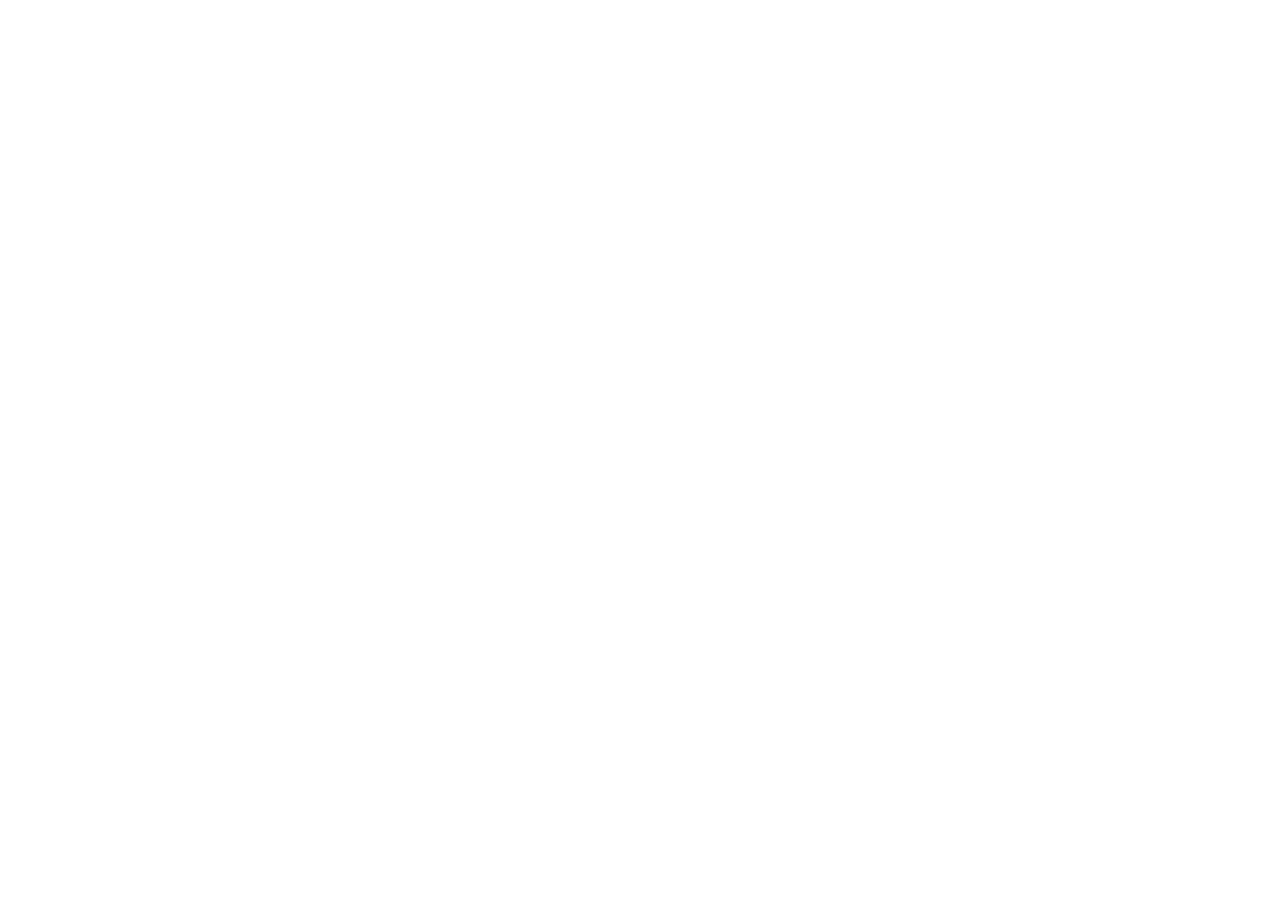
==== html-nkou/index.html @ 5a5afbe0 "プッシュテスト" ====
<!DOCTYPE html>
<html lang="ja">

<head>
    <meta charset="UTF-8">
    <meta name="viewport" content="width=device-width, initial-scale=1.0">
    <meta http-equiv="X-UA-Compatible" content="ie=edge">
    <title>Document</title>
</head>

<body>

</body>

</html>
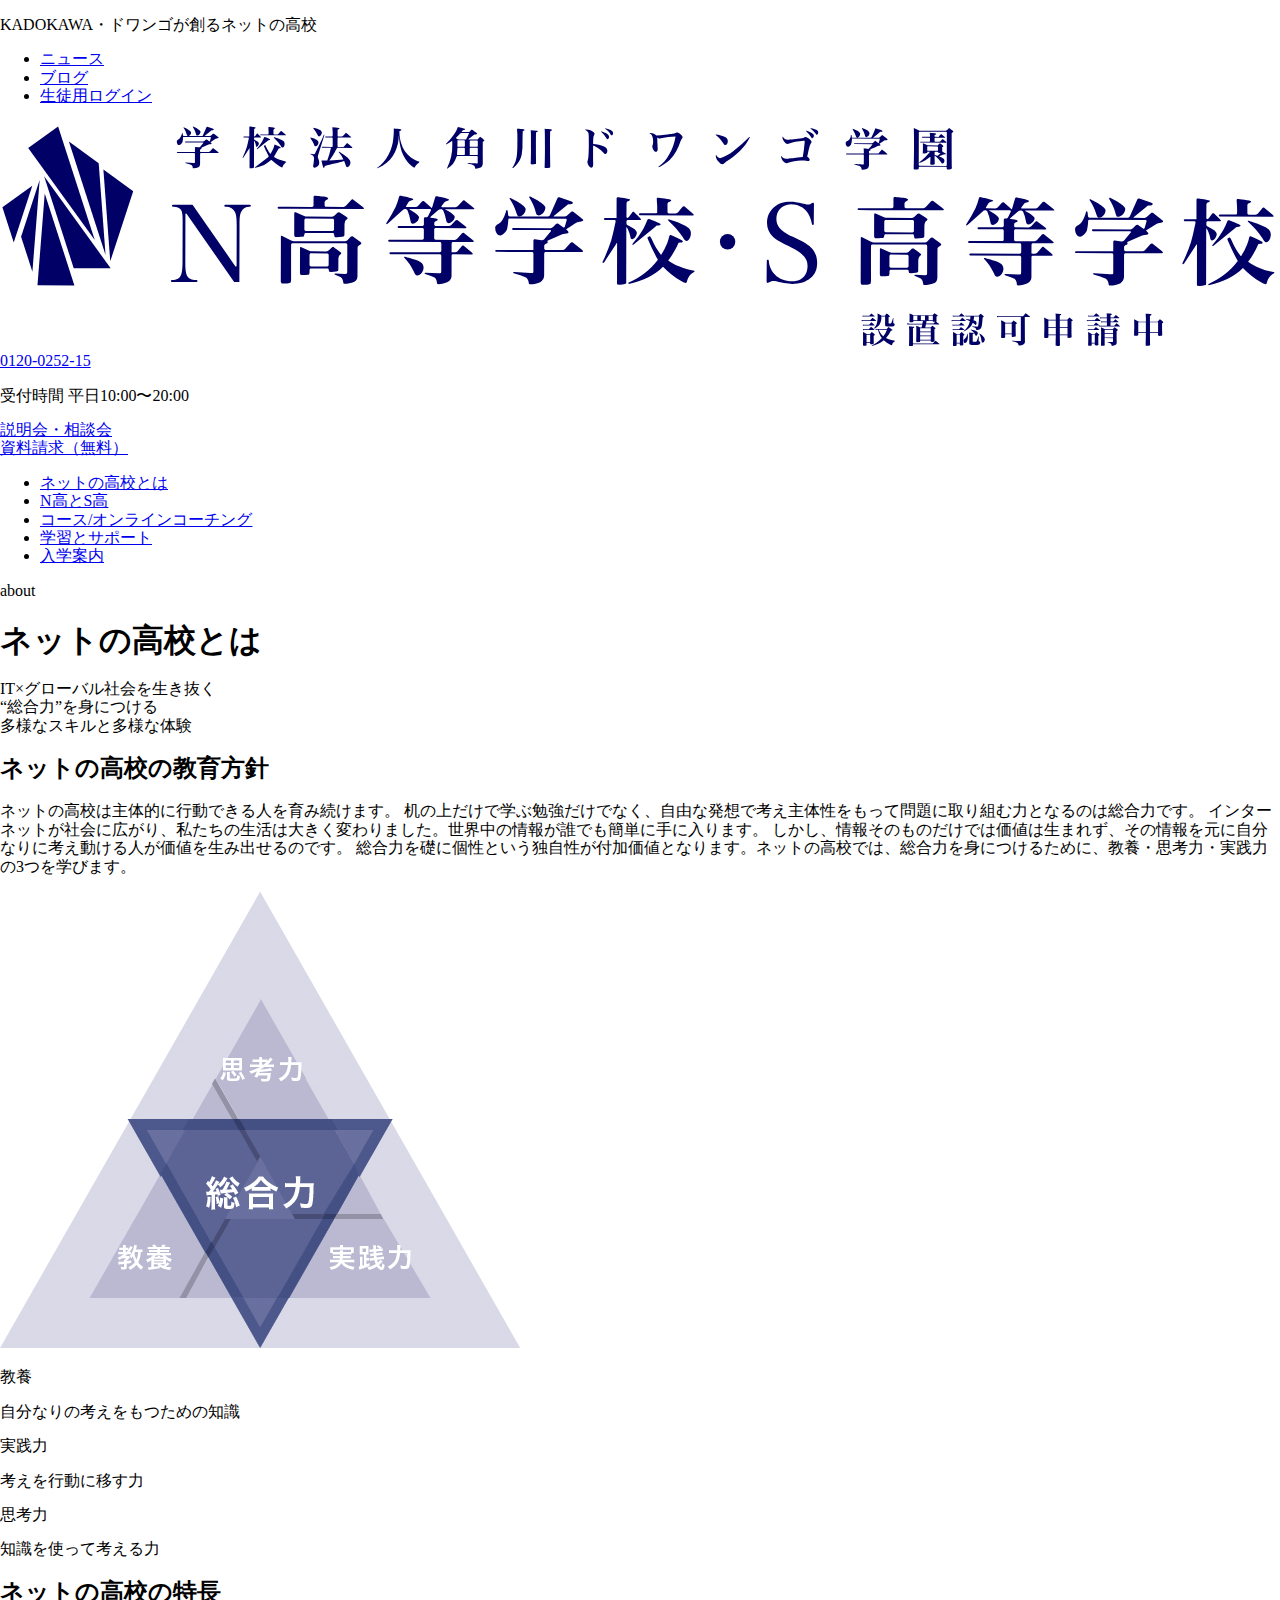
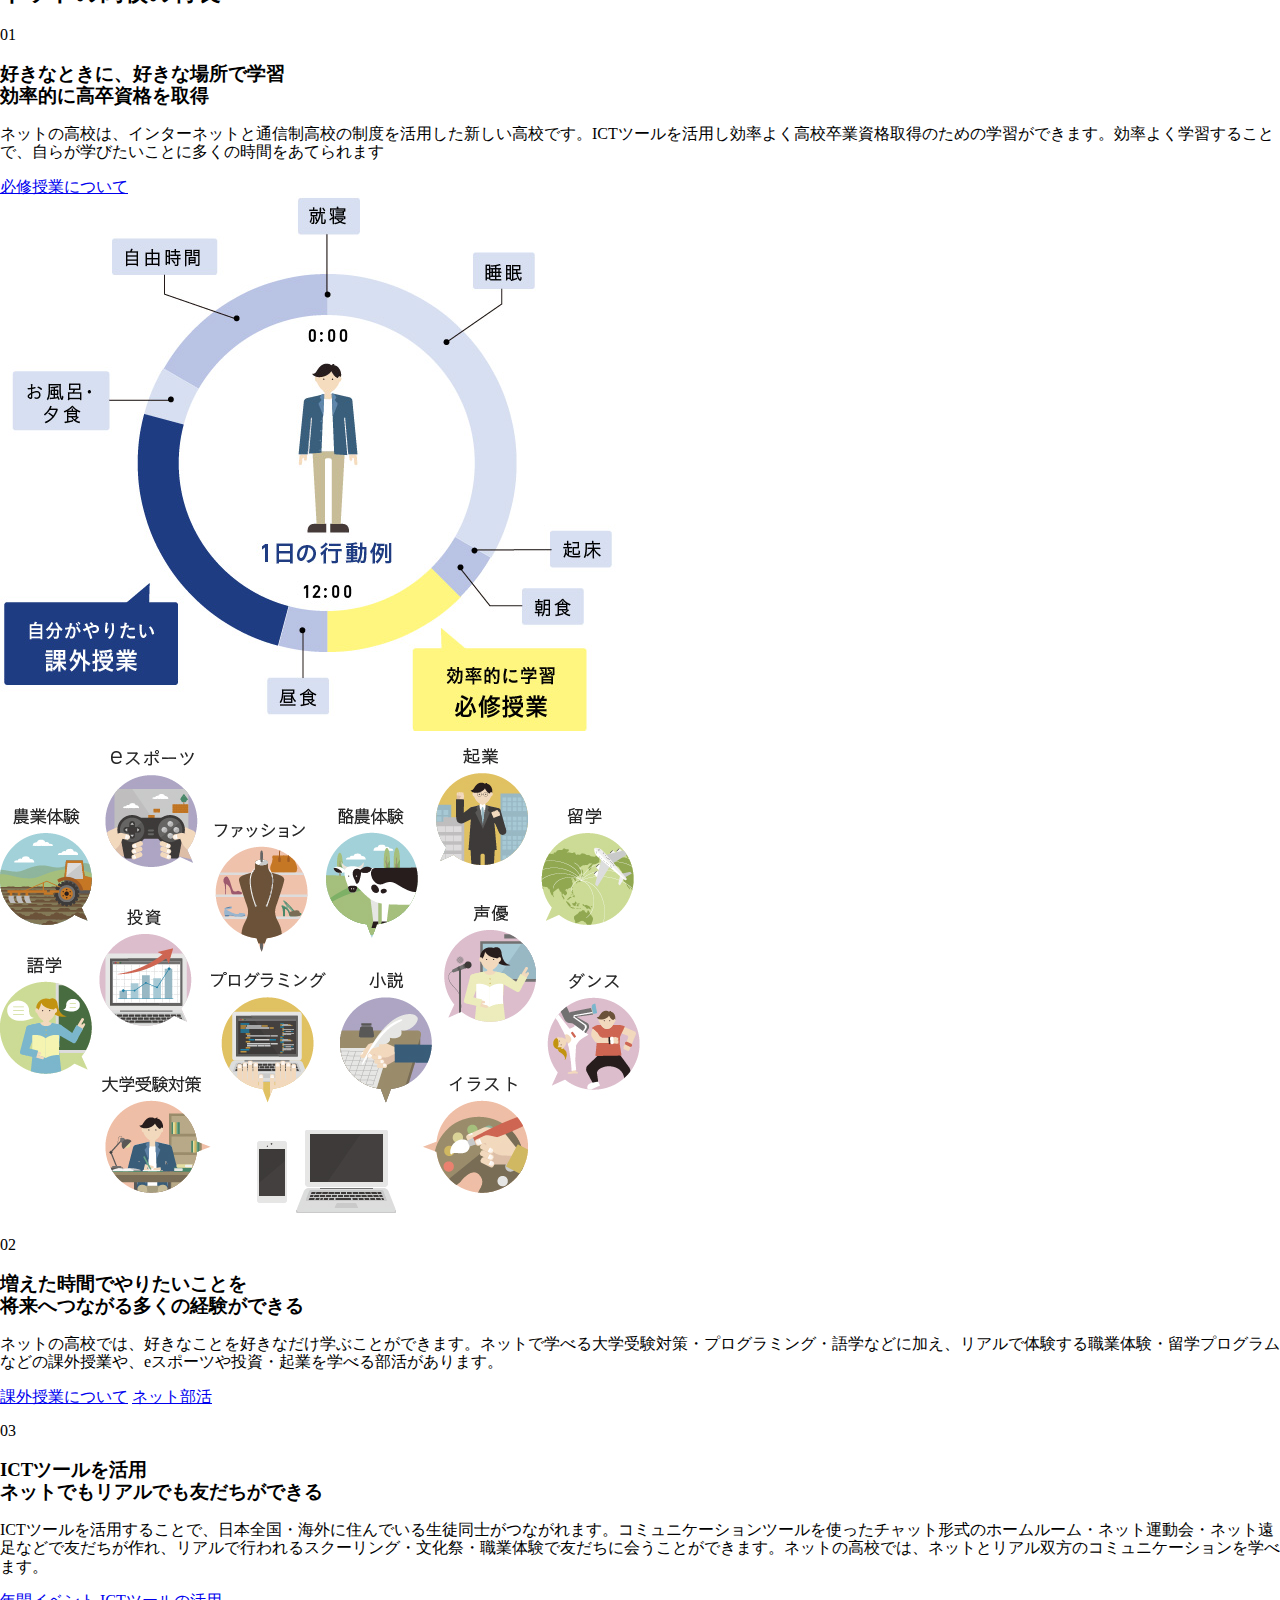
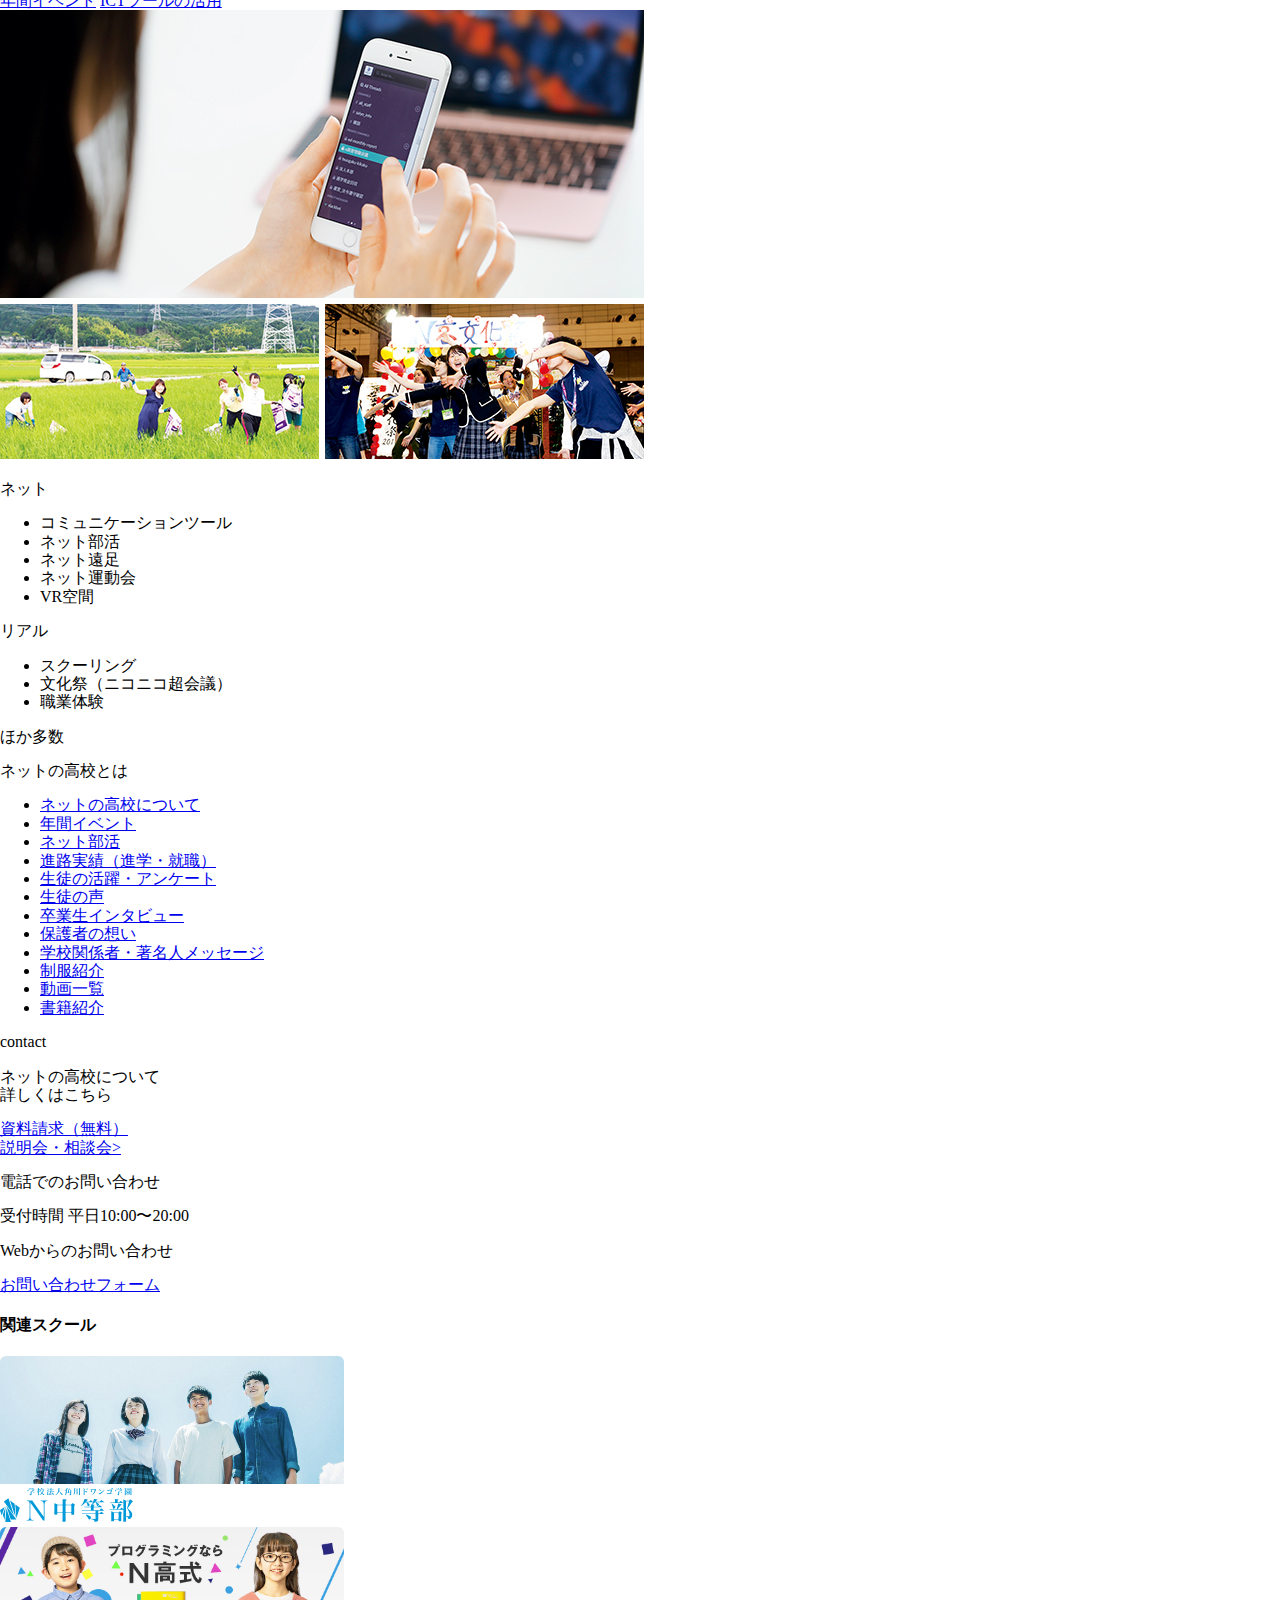
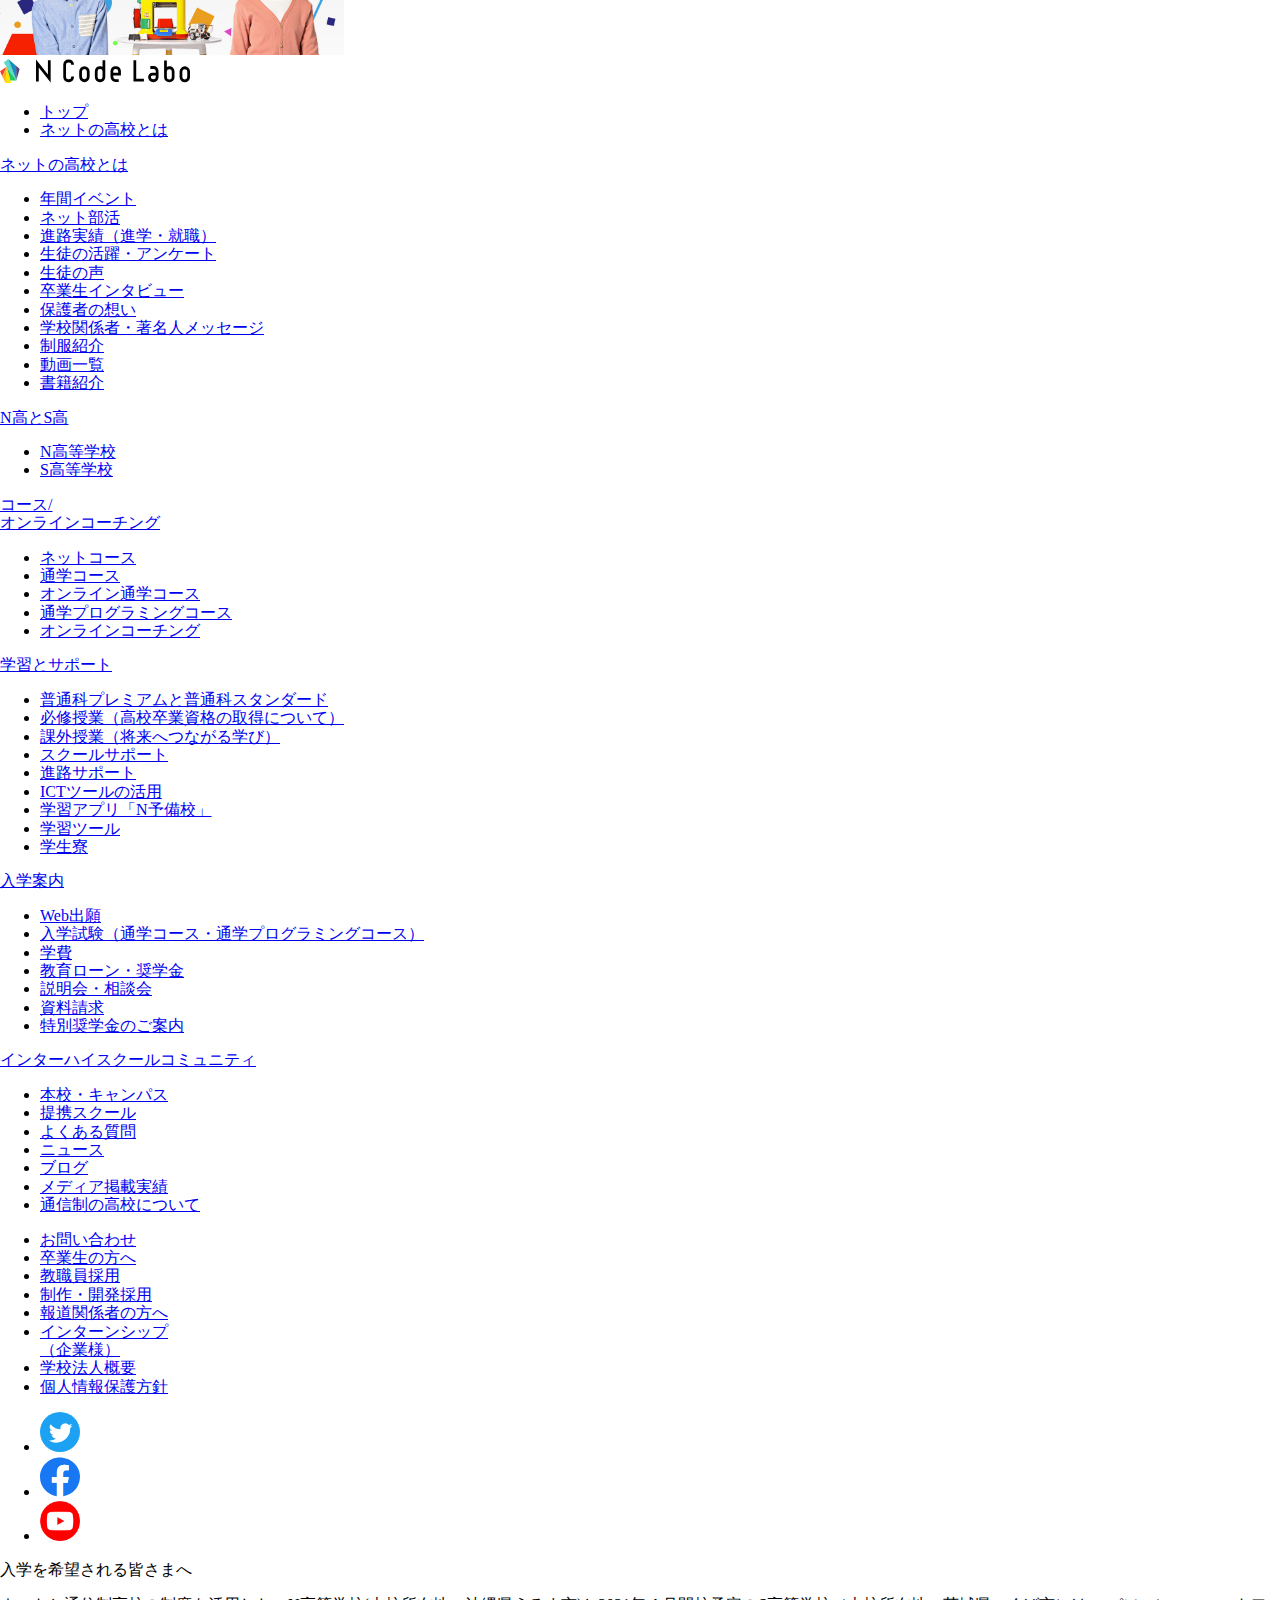
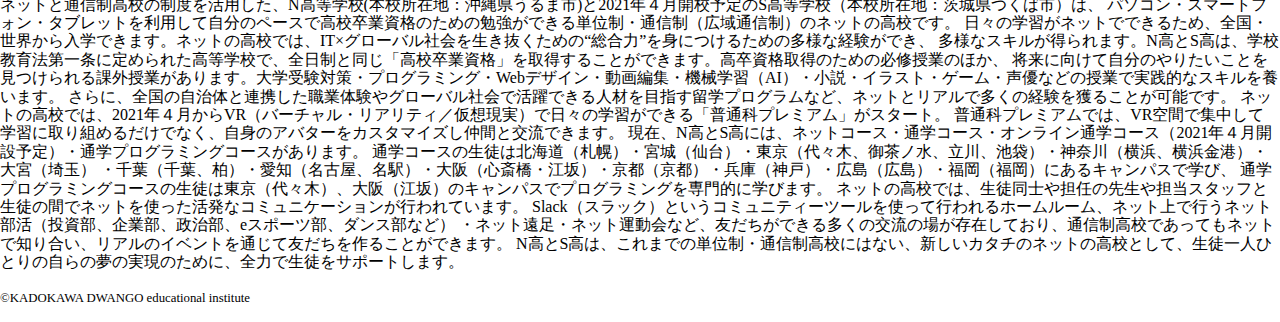
==== commit 75e9cf7e: "HTMLの作成" ====
--- a/html-nkou/index.html
+++ b/html-nkou/index.html
@@ -5,11 +5,353 @@
     <meta charset="UTF-8">
     <meta name="viewport" content="width=device-width, initial-scale=1.0">
     <meta http-equiv="X-UA-Compatible" content="ie=edge">
-    <title>Document</title>
+    <title>ネットの高校とは | N高等学校 S高等学校&lt;設置認可申請中&gt;(通信制高校 広域・単位制)</title>
+    <meta name="description"
+        content="N高等学校・S高等学校&lt;設置認可申請中&gt;(通信制高校 広域・単位制)は、インターネットと通信制高校の制度を活用したネットの高校です。多様なスキル、さまざまな体験を得られる多くの学びの場があります。ネットの高校だからこそ学べる魅力を紹介します。">
+    <link rel="stylesheet" href="normalize.css">
+    <!-- <link rel="stylesheet" href="style.css"> -->
 </head>
 
 <body>
+    <header>
+        <div class="header-sub">
+            <div class="header-sub-inner">
+                <p class="header-sub-left">KADOKAWA・ドワンゴが創るネットの高校</p>
+                <div class="header-sub-right">
+                    <ul>
+                        <li><a href="#">ニュース</a></li>
+                        <li><a href="#">ブログ</a></li>
+                        <li class="header-login"><a href="#">生徒用ログイン</a></li>
+                    </ul>
+                </div>
+            </div>
+        </div>
+        <div class="header-center">
+            <div class="header-main">
+                <div class="header-main-left">
+                    <div class="logo">
+                        <a href="#"><img src="images/logo_header.svg" alt="ロゴマーク"></a>
+                    </div>
+                </div>
+                <div class="header-main-right">
+                    <div class="header-tel">
+                        <a href="#">0120-0252-15</a>
+                        <p class="tel-time">受付時間 平日10:00〜20:00</p>
+                    </div>
+                    <div class="header-btn"><a href="#">説明会・相談会</a></div>
+                    <div class="header-btn"><a href="#">資料請求（無料）</a></div>
+                </div>
+            </div>
+            <nav class="header-nav">
+                <ul class="header-nav-inner">
+                    <li class="header-nav-item"><a href="#">ネットの高校とは</a></li>
+                    <li class="header-nav-item"><a href="#">N高とS高</a></li>
+                    <li class="header-nav-item"><a href="#">コース/オンラインコーチング</a></li>
+                    <li class="header-nav-item"><a href="#">学習とサポート</a></li>
+                    <li class="header-nav-item"><a href="#">入学案内</a></li>
+                </ul>
+            </nav>
+        </div>
+    </header>
+    <main>
+        <div class="main-image">
+            <div class="main-title">
+                <span>about</span>
+                <h1 class="main-text">ネットの高校とは</h1>
+                <p class="title-text">IT×グローバル社会を生き抜く<br>“総合力”を身につける<br>多様なスキルと多様な体験</p>
+            </div>
+        </div>
+        <div class="main-wrapper">
+            <section class="school-guide">
+                <div class="guide-title-inner">
+                    <h2>ネットの高校の教育方針</h2>
+                </div>
+                <p class="guide-text">
+                    ネットの高校は主体的に行動できる人を育み続けます。
+                    机の上だけで学ぶ勉強だけでなく、自由な発想で考え主体性をもって問題に取り組む力となるのは総合力です。
+                    インターネットが社会に広がり、私たちの生活は大きく変わりました。世界中の情報が誰でも簡単に手に入ります。
+                    しかし、情報そのものだけでは価値は生まれず、その情報を元に自分なりに考え動ける人が価値を生み出せるのです。
+                    総合力を礎に個性という独自性が付加価値となります。ネットの高校では、総合力を身につけるために、教養・思考力・実践力の3つを学びます。
+                </p>
+                <div class="guide-img-box">
+                    <div class="guide-img-left"><img src="images/img_01.jpg" alt=""></div>
+                    <div class="guide-img-right">
+                        <div class="g-img-text">
+                            <p class="g-text-big">教養</p>
+                            <p class="g-text-small">自分なりの考えをもつための知識</p>
+                        </div>
+                        <div class="g-img-text">
+                            <p class="g-text-big">実践力</p>
+                            <p class="g-text-small">考えを行動に移す力</p>
+                        </div>
+                        <div class="g-img-text">
+                            <p class="g-text-big">思考力</p>
+                            <p class="g-text-small">知識を使って考える力</p>
+                        </div>
+                    </div>
+                </div>
+            </section>
+            <section class="school-guide">
+                <div class="guide-title-inner">
+                    <h2>ネットの高校の特長</h2>
+                </div>
+                <div class="guide-wrapper">
+                    <div class="g-group">
+                        <p class="g-number">01</p>
+                        <h3>好きなときに、好きな場所で学習<br>効率的に高卒資格を取得</h3>
+                        <p class="g-g-text">
+                            ネットの高校は、インターネットと通信制高校の制度を活用した新しい高校です。ICTツールを活用し効率よく高校卒業資格取得のための学習ができます。効率よく学習することで、自らが学びたいことに多くの時間をあてられます
+                        </p>
+                        <div class="g-g-link">
+                            <a href="#">
+                                <span>必修授業について</span>
+                            </a>
+                        </div>
+                    </div>
+                    <div class="g-group"><img src="images/img_02.jpg" alt="1日の行動例"></div>
+                </div>
+                <div class="guide-wrapper">
+                    <div class="g-group"><img src="images/img_03.jpg" alt="様々な職業"></div>
+                    <div class="g-group">
+                        <p class="g-number">02</p>
+                        <h3>増えた時間でやりたいことを<br>将来へつながる多くの経験ができる</h3>
+                        <p class="g-g-text">
+                            ネットの高校では、好きなことを好きなだけ学ぶことができます。ネットで学べる大学受験対策・プログラミング・語学などに加え、リアルで体験する職業体験・留学プログラムなどの課外授業や、eスポーツや投資・起業を学べる部活があります。
+                        </p>
+                        <div class="g-g-link">
+                            <a href="#"><span>課外授業について</span></a>
+                            <a href="#"><span>ネット部活</span></a>
+                        </div>
+                    </div>
+                </div>
+                <div class="guide-wrapper">
+                    <div class="g-group">
+                        <p class="g-number">03</p>
+                        <h3>ICTツールを活用<br>ネットでもリアルでも友だちができる</h3>
+                        <p class="g-g-text">
+                            ICTツールを活用することで、日本全国・海外に住んでいる生徒同士がつながれます。コミュニケーションツールを使ったチャット形式のホームルーム・ネット運動会・ネット遠足などで友だちが作れ、リアルで行われるスクーリング・文化祭・職業体験で友だちに会うことができます。ネットの高校では、ネットとリアル双方のコミュニケーションを学べます。
+                        </p>
+                        <div class="g-g-link">
+                            <a href="#"><span>年間イベント</span></a>
+                            <a href="#"><span>ICTツールの活用</span></a>
+                        </div>
+                    </div>
+                    <div class="g-group"><img src="images/img_04.jpg" alt="イベント風景"></div>
+                </div>
+                <div class="guide-other">
+                    <p class="g-o-title">ネット</p>
+                    <ul class="g-o-list">
+                        <li>コミュニケーションツール</li>
+                        <li>ネット部活</li>
+                        <li>ネット遠足</li>
+                        <li>ネット運動会</li>
+                        <li>VR空間</li>
+                    </ul>
+                    <p class="g-o-title">リアル</p>
+                    <ul class="g-o-list">
+                        <li>スクーリング</li>
+                        <li>文化祭（ニコニコ超会議）</li>
+                        <li>職業体験</li>
+                    </ul>
+                    <p class="g-o-small">ほか多数</p>
+                </div>
+            </section>
+            <div class="about">
+                <div class="about-inner">
+                    <p class="about-title">ネットの高校とは</p>
+                    <ul>
+                        <li class="about-list"><a href="#">ネットの高校について</a></li>
+                        <li class="about-list"><a href="#">年間イベント</a></li>
+                        <li class="about-list"><a href="#">ネット部活</a></li>
+                        <li class="about-list"><a href="#">進路実績（進学・就職）</a></li>
+                        <li class="about-list"><a href="#">生徒の活躍・アンケート</a></li>
+                        <li class="about-list"><a href="#">生徒の声</a></li>
+                        <li class="about-list"><a href="#">卒業生インタビュー</a></li>
+                        <li class="about-list"><a href="#">保護者の想い</a></li>
+                        <li class="about-list"><a href="#">学校関係者・著名人メッセージ</a></li>
+                        <li class="about-list"><a href="#">制服紹介</a></li>
+                        <li class="about-list"><a href="#">動画一覧</a></li>
+                        <li class="about-list"><a href="#">書籍紹介</a></li>
+                    </ul>
+                </div>
+            </div>
+            <section class="contact">
+                <div class="contact-inner">
+                    <div class="contact-left">
+                        <p class="contact-text">contact</p>
+                        <p class="contact-title">ネットの高校について<br>詳しくはこちら</p>
+                    </div>
+                    <div class="contact-right">
+                        <div class="c-r-top">
+                            <div class="contact-top-item">
+                                <a href="#">資料請求<span>（無料）</span></a>
+                            </div>
+                            <div class="contact-top-item">
+                                <a href="#">説明会・相談会></a>
+                            </div>
+                        </div>
+                        <div class="c-r-bottom">
+                            <div class="contact-bottom-item">
+                                <p class="c-b-text">電話でのお問い合わせ</p>
+                                <div class="c-b-btn"><a href="tel:0120-0252-15"></a></div>
+                                <p class="c-b-time">受付時間 平日10:00〜20:00</p>
+                            </div>
+                            <div class="contact-bottom-item">
+                                <p class="c-b-text">Webからのお問い合わせ</p>
+                                <div class="c-b-btn">
+                                    <a href="#">お問い合わせフォーム</a>
+                                </div>
+                            </div>
+                        </div>
+                    </div>
+                </div>
+            </section>
+            <section class="relation">
+                <h4 class="relation-title">関連スクール</h4>
+                <div class="relation-wrapper">
+                    <div class="relation-box">
+                        <a href="#">
+                            <div class="re-img-top">
+                                <img src="images/img_njr.jpg" alt="">
+                            </div>
+                            <div class="re-img-bottom">
+                                <img src="images/logo_njr.svg" alt="">
+                            </div>
+                        </a>
+                    </div>
+                    <div class="relation-box">
+                        <a href="#">
+                            <div class="re-img-top">
+                                <img src="images/img_ncodelabo.jpg" alt="">
+                            </div>
+                            <div class="re-img-bottom">
+                                <img src="images/logp_ncodelabo.svg" alt="">
+                            </div>
+                        </a>
+                    </div>
+                </div>
+            </section>
+            <div class="bread-nav">
+                <ul class="bread-inner">
+                    <li><a href="#">トップ</a></li>
+                    <li><a href="#">ネットの高校とは</a></li>
+                </ul>
+            </div>
+        </div>
+    </main>
+    <footer>
+        <div class="footer-inner">
+            <div class="footer-box">
+                <a href="#" class="footer-box-title">ネットの高校とは</a>
+                <ul class="footer-box-list">
+                    <li><a href="#">年間イベント</a></li>
+                    <li><a href="#">ネット部活</a></li>
+                    <li><a href="#">進路実績（進学・就職）</a></li>
+                    <li><a href="#">生徒の活躍・アンケート</a></li>
+                    <li><a href="#">生徒の声</a></li>
+                    <li><a href="#">卒業生インタビュー</a></li>
+                    <li><a href="#">保護者の想い</a></li>
+                    <li><a href="#">学校関係者・著名人メッセージ</a></li>
+                    <li><a href="#">制服紹介</a></li>
+                    <li><a href="#">動画一覧</a></li>
+                    <li><a href="#">書籍紹介</a></li>
+                </ul>
+            </div>
+            <div class="footer-box">
+                <a href="#" class="footer-box-title">N高とS高</a>
+                <ul class="footer-box-list">
+                    <li><a href="#">N高等学校</a></li>
+                    <li><a href="#">S高等学校</a></li>
+                </ul>
+                <a href="#" class="footer-box-title">コース/<br>オンラインコーチング</a>
+                <ul class="footer-box-list">
+                    <li><a href="#">ネットコース</a></li>
+                    <li><a href="#">通学コース</a></li>
+                    <li><a href="#">オンライン通学コース</a></li>
+                    <li><a href="#">通学プログラミングコース</a></li>
+                    <li><a href="#">オンラインコーチング</a></li>
+                </ul>
+            </div>
+            <div class="footer-box">
+                <a href="#" class="footer-box-title">学習とサポート</a>
+                <ul class="footer-box-list">
+                    <li><a href="#">普通科プレミアムと普通科スタンダード</a></li>
+                    <li><a href="#">必修授業<span>（高校卒業資格の取得について）</span></a></li>
+                    <li><a href="#">課外授業<span>（将来へつながる学び）</span></a></li>
+                    <li><a href="#">スクールサポート</a></li>
+                    <li><a href="#">進路サポート</a></li>
+                    <li><a href="#">ICTツールの活用</a></li>
+                    <li><a href="#">学習アプリ「N予備校」</a></li>
+                    <li><a href="#">学習ツール</a></li>
+                    <li><a href="#">学生寮</a></li>
+                </ul>
+            </div>
+            <div class="footer-box">
+                <a href="#" class="footer-box-title">入学案内</a>
+                <ul class="footer-box-list">
+                    <li><a href="#">Web出願</a></li>
+                    <li><a href="#">入学試験<span>（通学コース・通学プログラミングコース）</span></a></li>
+                    <li><a href="#">学費</a></li>
+                    <li><a href="#">教育ローン・奨学金</a></li>
+                    <li><a href="#">説明会・相談会</a></li>
+                    <li><a href="#">資料請求</a></li>
+                    <li><a href="#">特別奨学金のご案内</a></li>
+                </ul>
+                <a href="#" class="footer-box-title">インターハイスクールコミュニティ</a>
+            </div>
+            <div class="footer-right">
+                <ul class="footer-r-top">
+                    <li><a href="#">本校・キャンパス</a></li>
+                    <li><a href="#">提携スクール</a></li>
+                    <li><a href="#">よくある質問</a></li>
+                    <li><a href="#">ニュース</a></li>
+                    <li><a href="#">ブログ</a></li>
+                    <li><a href="#">メディア掲載実績</a></li>
+                    <li><a href="#">通信制の高校について</a></li>
+                </ul>
+                <ul class="footer-r-bottom">
+                    <li><a href="#">お問い合わせ</a></li>
+                    <li><a href="#">卒業生の方へ</a></li>
+                    <li><a href="#">教職員採用</a></li>
+                    <li><a href="#">制作・開発採用</a></li>
+                    <li><a href="#">報道関係者の方へ</a></li>
+                    <li><a href="#">インターンシップ<br>（企業様）</a></li>
+                    <li><a href="#">学校法人概要</a></li>
+                    <li><a href="#">個人情報保護方針</a></li>
+                </ul>
+                <ul class="footer-r-sns">
+                    <li><a href="#"><img src="images/icon_tw.svg" alt="twitter"></a></li>
+                    <li><a href="#"><img src="images/icon_fb.svg" alt="facebook"></a></li>
+                    <li><a href="#"><img src="images/icon_yt.svg" alt="youtubes"></a></li>
+                </ul>
+            </div>
 
+        </div>
+        <div class="footer-text">
+            <p class="f-t-title">入学を希望される皆さまへ</p>
+            <p class="f-t-text">
+                ネットと通信制高校の制度を活用した、N高等学校(本校所在地：沖縄県うるま市)と2021年４月開校予定のS高等学校（本校所在地：茨城県つくば市）は、
+                パソコン・スマートフォン・タブレットを利用して自分のペースで高校卒業資格のための勉強ができる単位制・通信制（広域通信制）のネットの高校です。
+                日々の学習がネットでできるため、全国・世界から入学できます。ネットの高校では、IT×グローバル社会を生き抜くための“総合力”を身につけるための多様な経験ができ、
+                多様なスキルが得られます。N高とS高は、学校教育法第一条に定められた高等学校で、全日制と同じ「高校卒業資格」を取得することができます。高卒資格取得のための必修授業のほか、
+                将来に向けて自分のやりたいことを見つけられる課外授業があります。大学受験対策・プログラミング・Webデザイン・動画編集・機械学習（AI）・小説・イラスト・ゲーム・声優などの授業で実践的なスキルを養います。
+                さらに、全国の自治体と連携した職業体験やグローバル社会で活躍できる人材を目指す留学プログラムなど、ネットとリアルで多くの経験を獲ることが可能です。
+                ネットの高校では、2021年４月からVR（バーチャル・リアリティ／仮想現実）で日々の学習ができる「普通科プレミアム」がスタート。
+                普通科プレミアムでは、VR空間で集中して学習に取り組めるだけでなく、自身のアバターをカスタマイズし仲間と交流できます。
+                現在、N高とS高には、ネットコース・通学コース・オンライン通学コース（2021年４月開設予定）・通学プログラミングコースがあります。
+                通学コースの生徒は北海道（札幌）・宮城（仙台）・東京（代々木、御茶ノ水、立川、池袋）・神奈川（横浜、横浜金港）・大宮（埼玉）
+                ・千葉（千葉、柏）・愛知（名古屋、名駅）・大阪（心斎橋・江坂）・京都（京都）・兵庫（神戸）・広島（広島）・福岡（福岡）にあるキャンパスで学び、
+                通学プログラミングコースの生徒は東京（代々木）、大阪（江坂）のキャンパスでプログラミングを専門的に学びます。
+                ネットの高校では、生徒同士や担任の先生や担当スタッフと生徒の間でネットを使った活発なコミュニケーションが行われています。
+                Slack（スラック）というコミュニティーツールを使って行われるホームルーム、ネット上で行うネット部活（投資部、企業部、政治部、eスポーツ部、ダンス部など）
+                ・ネット遠足・ネット運動会など、友だちができる多くの交流の場が存在しており、通信制高校であってもネットで知り合い、リアルのイベントを通じて友だちを作ることができます。
+                N高とS高は、これまでの単位制・通信制高校にはない、新しいカタチのネットの高校として、生徒一人ひとりの自らの夢の実現のために、全力で生徒をサポートします。
+            </p>
+        </div>
+        <p class="copy-box">
+            <small class="copy">&copy;KADOKAWA DWANGO educational institute</small>
+        </p>
+    </footer>
 </body>
 
 </html>
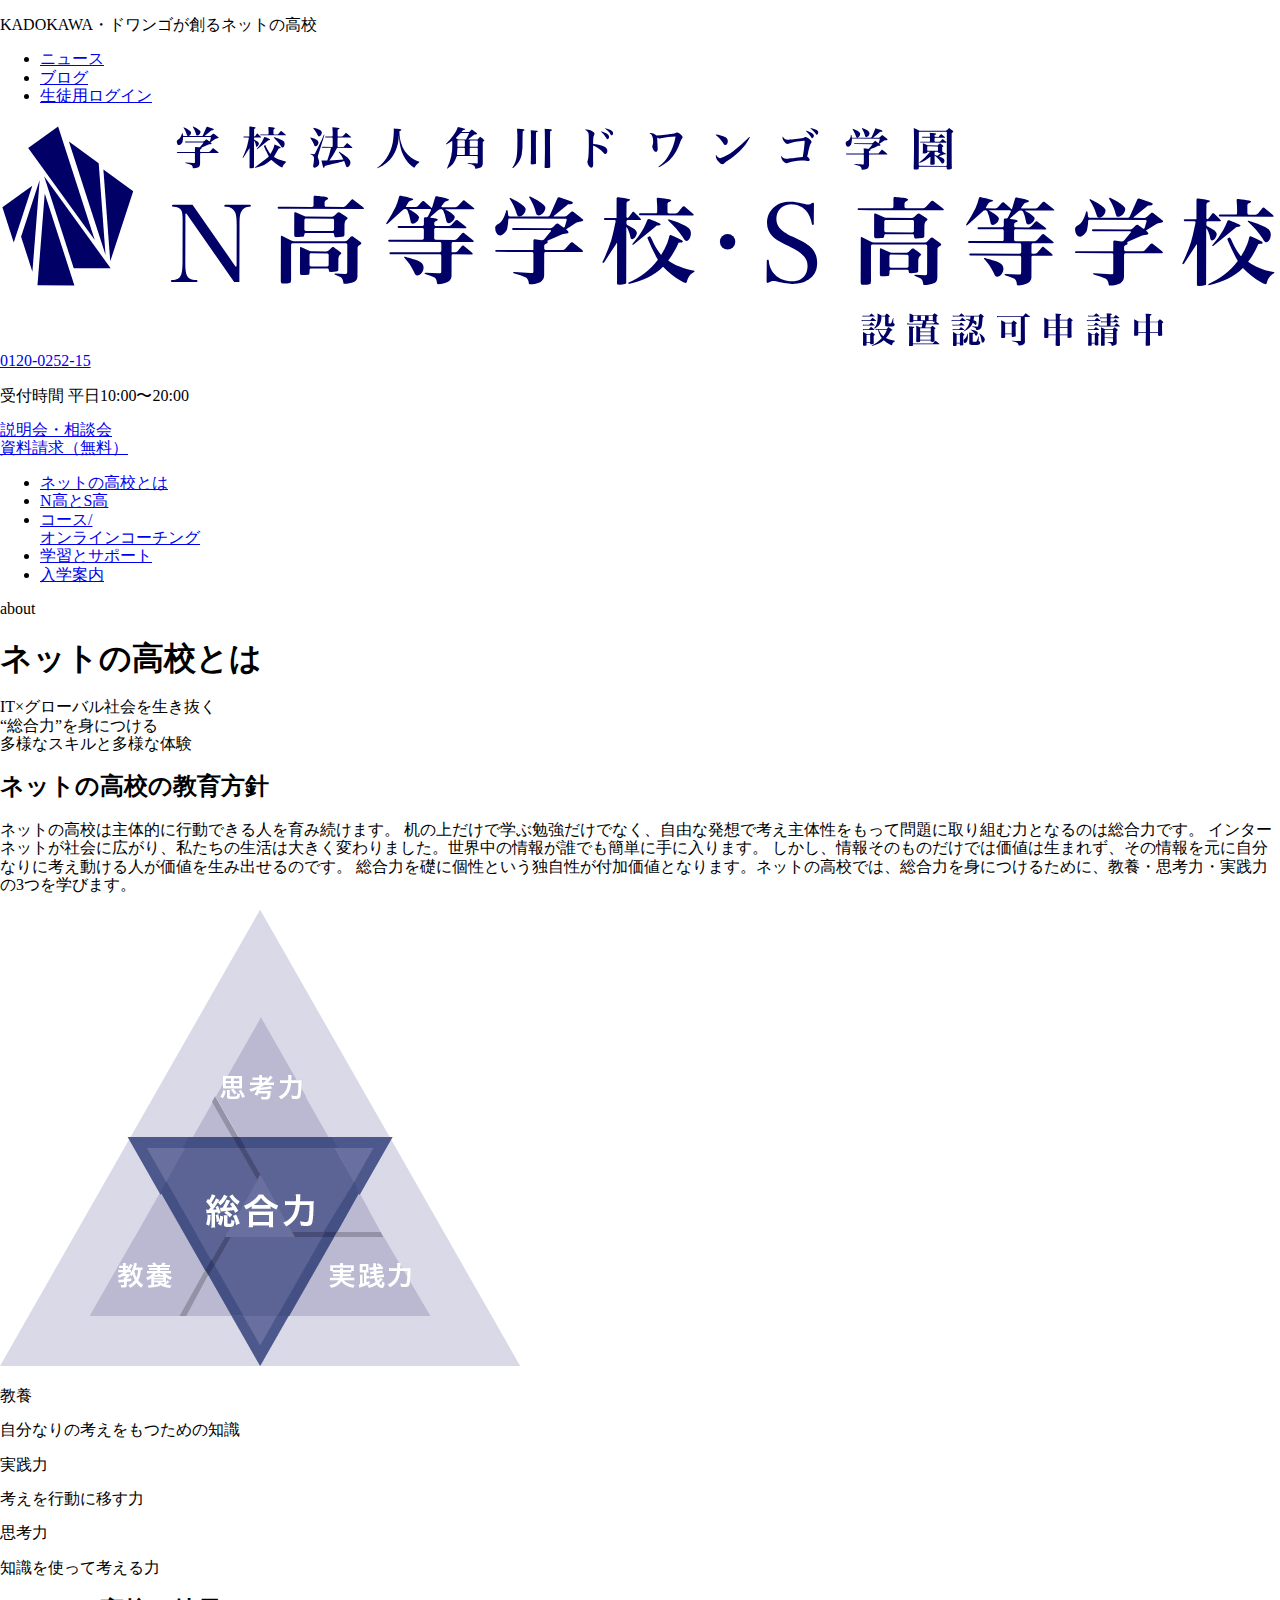
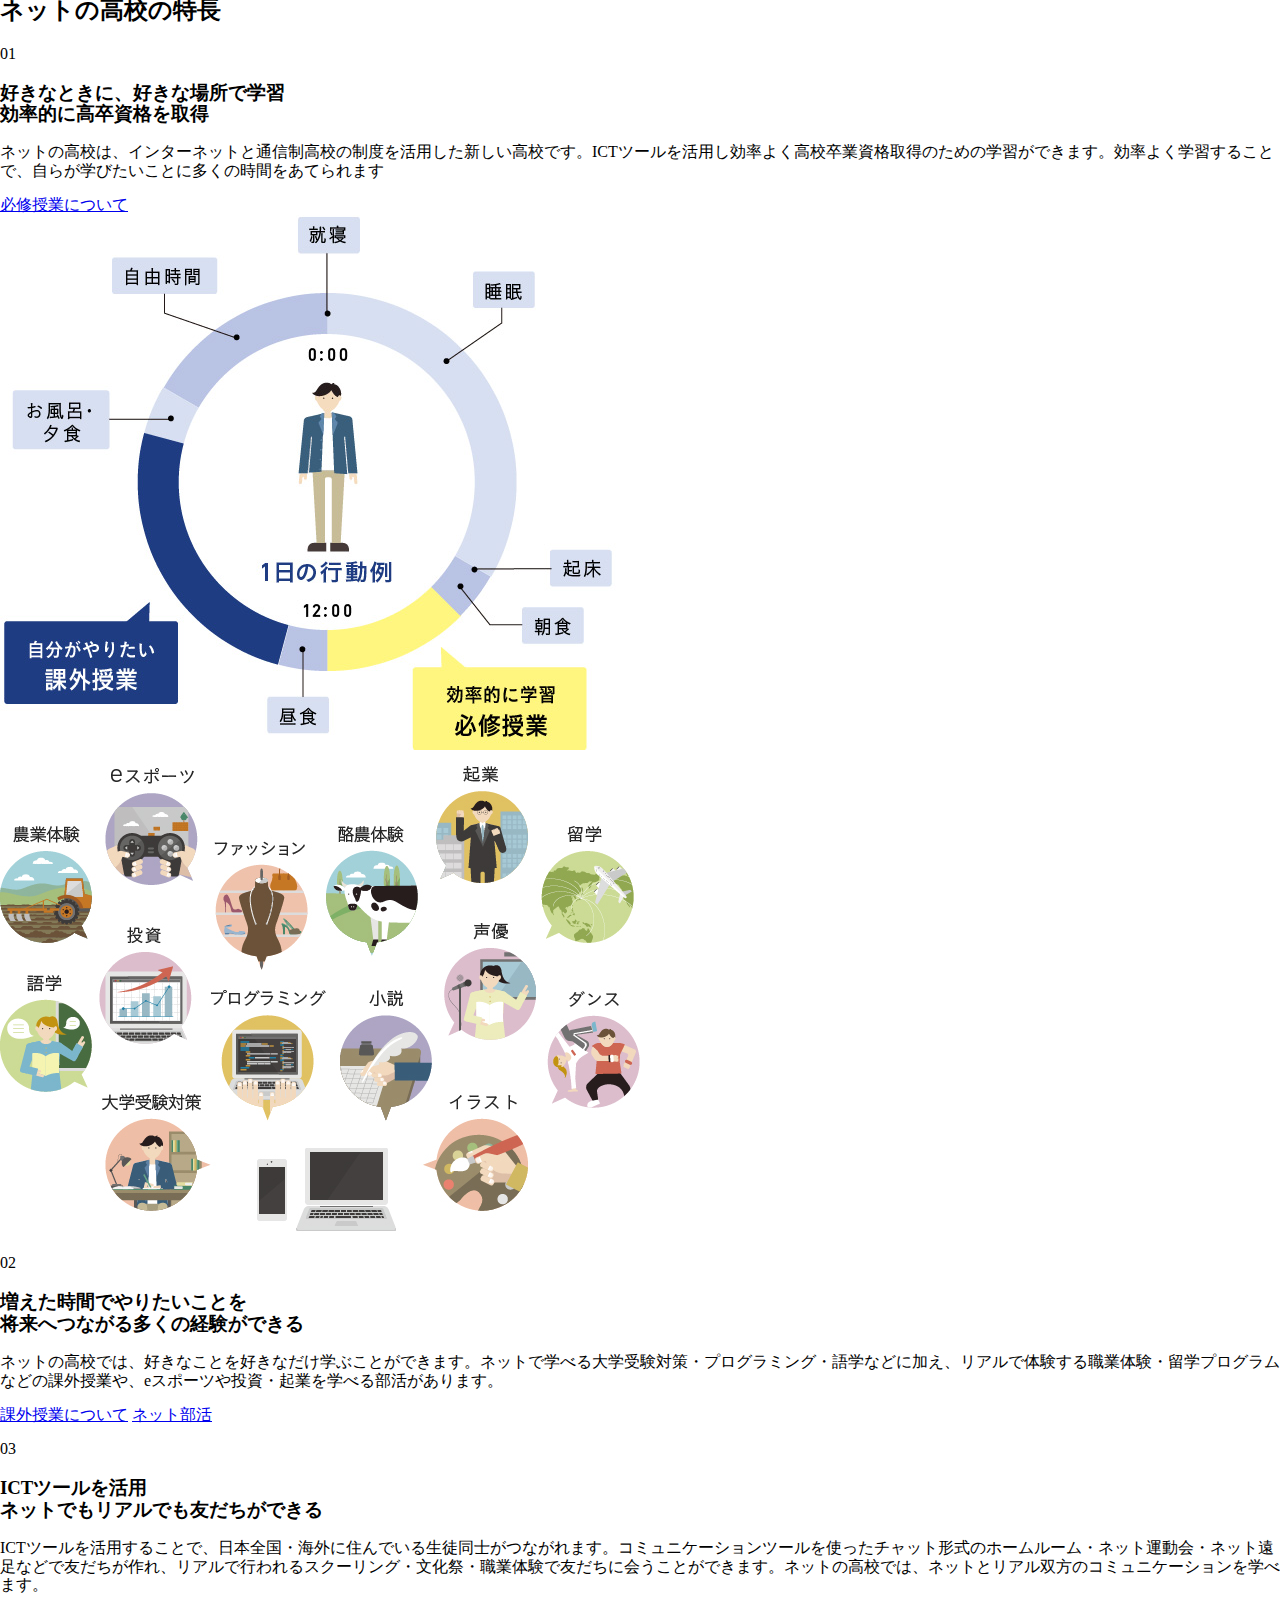
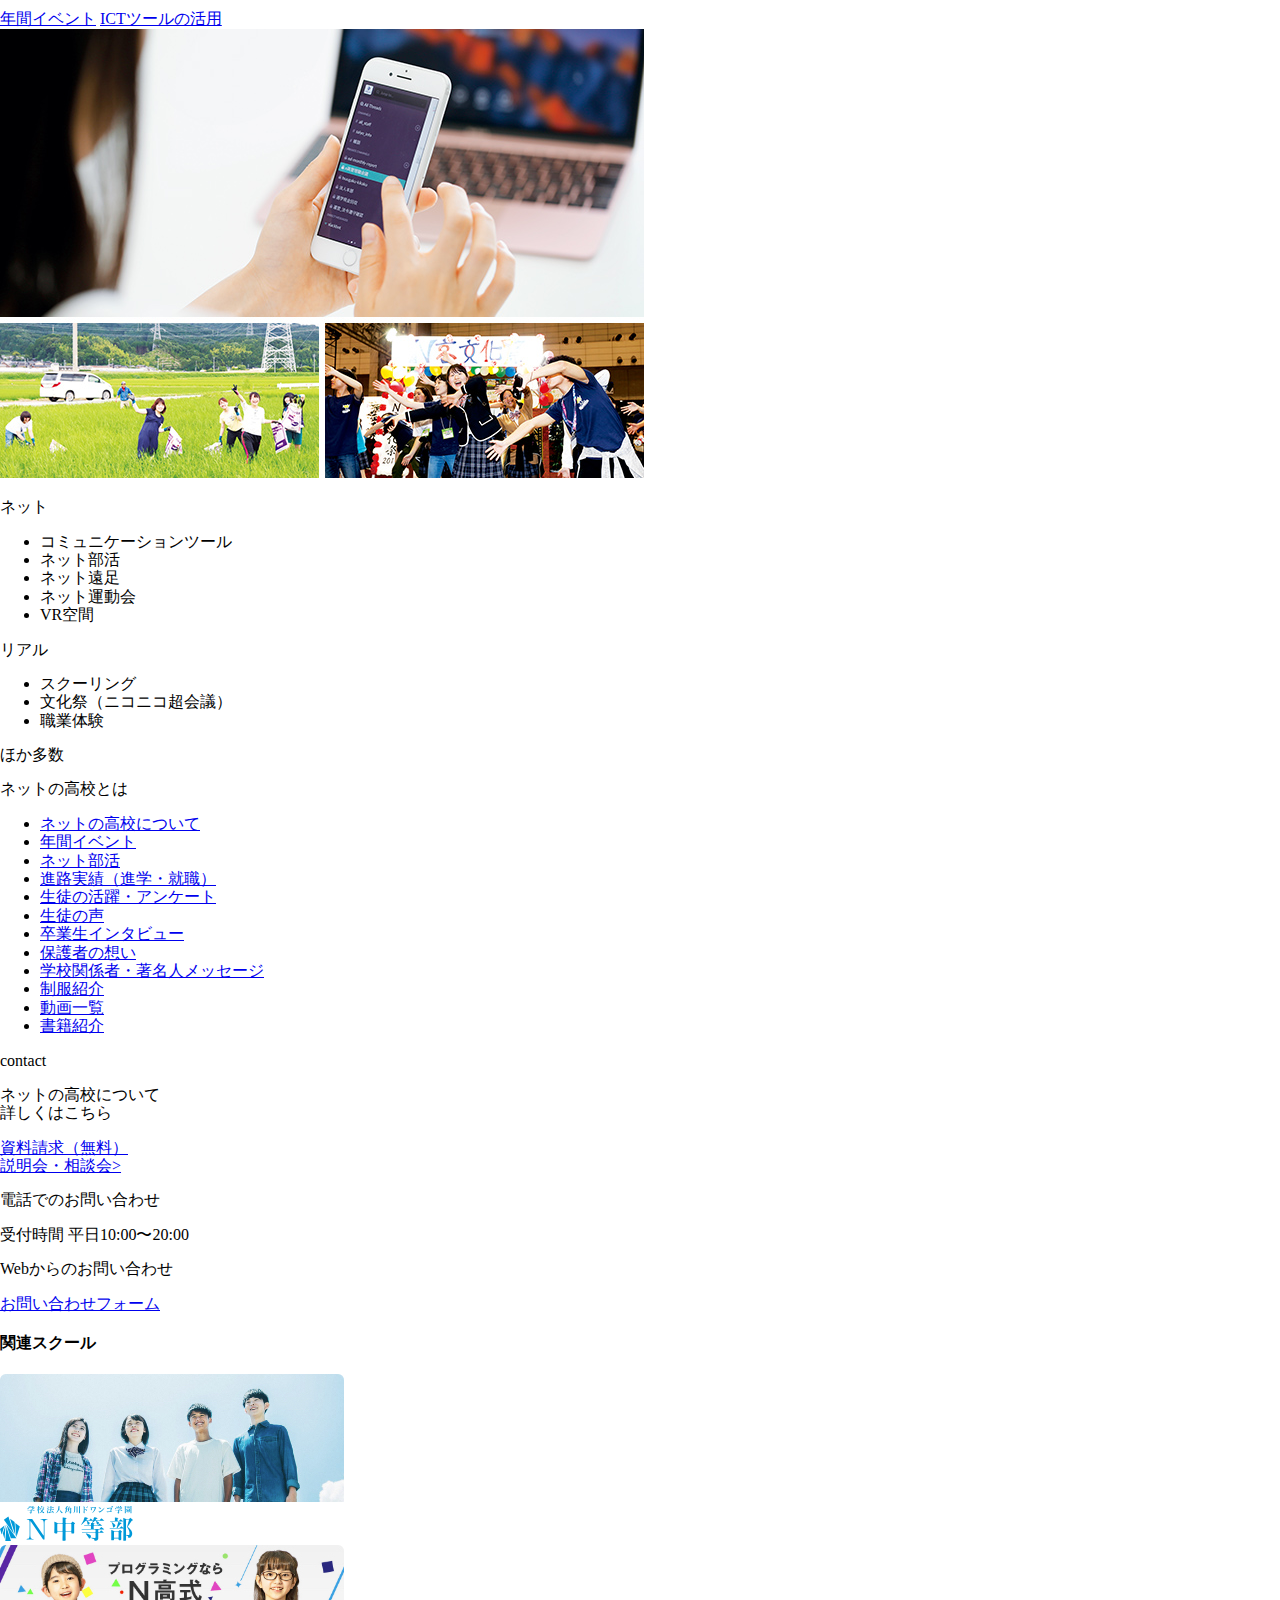
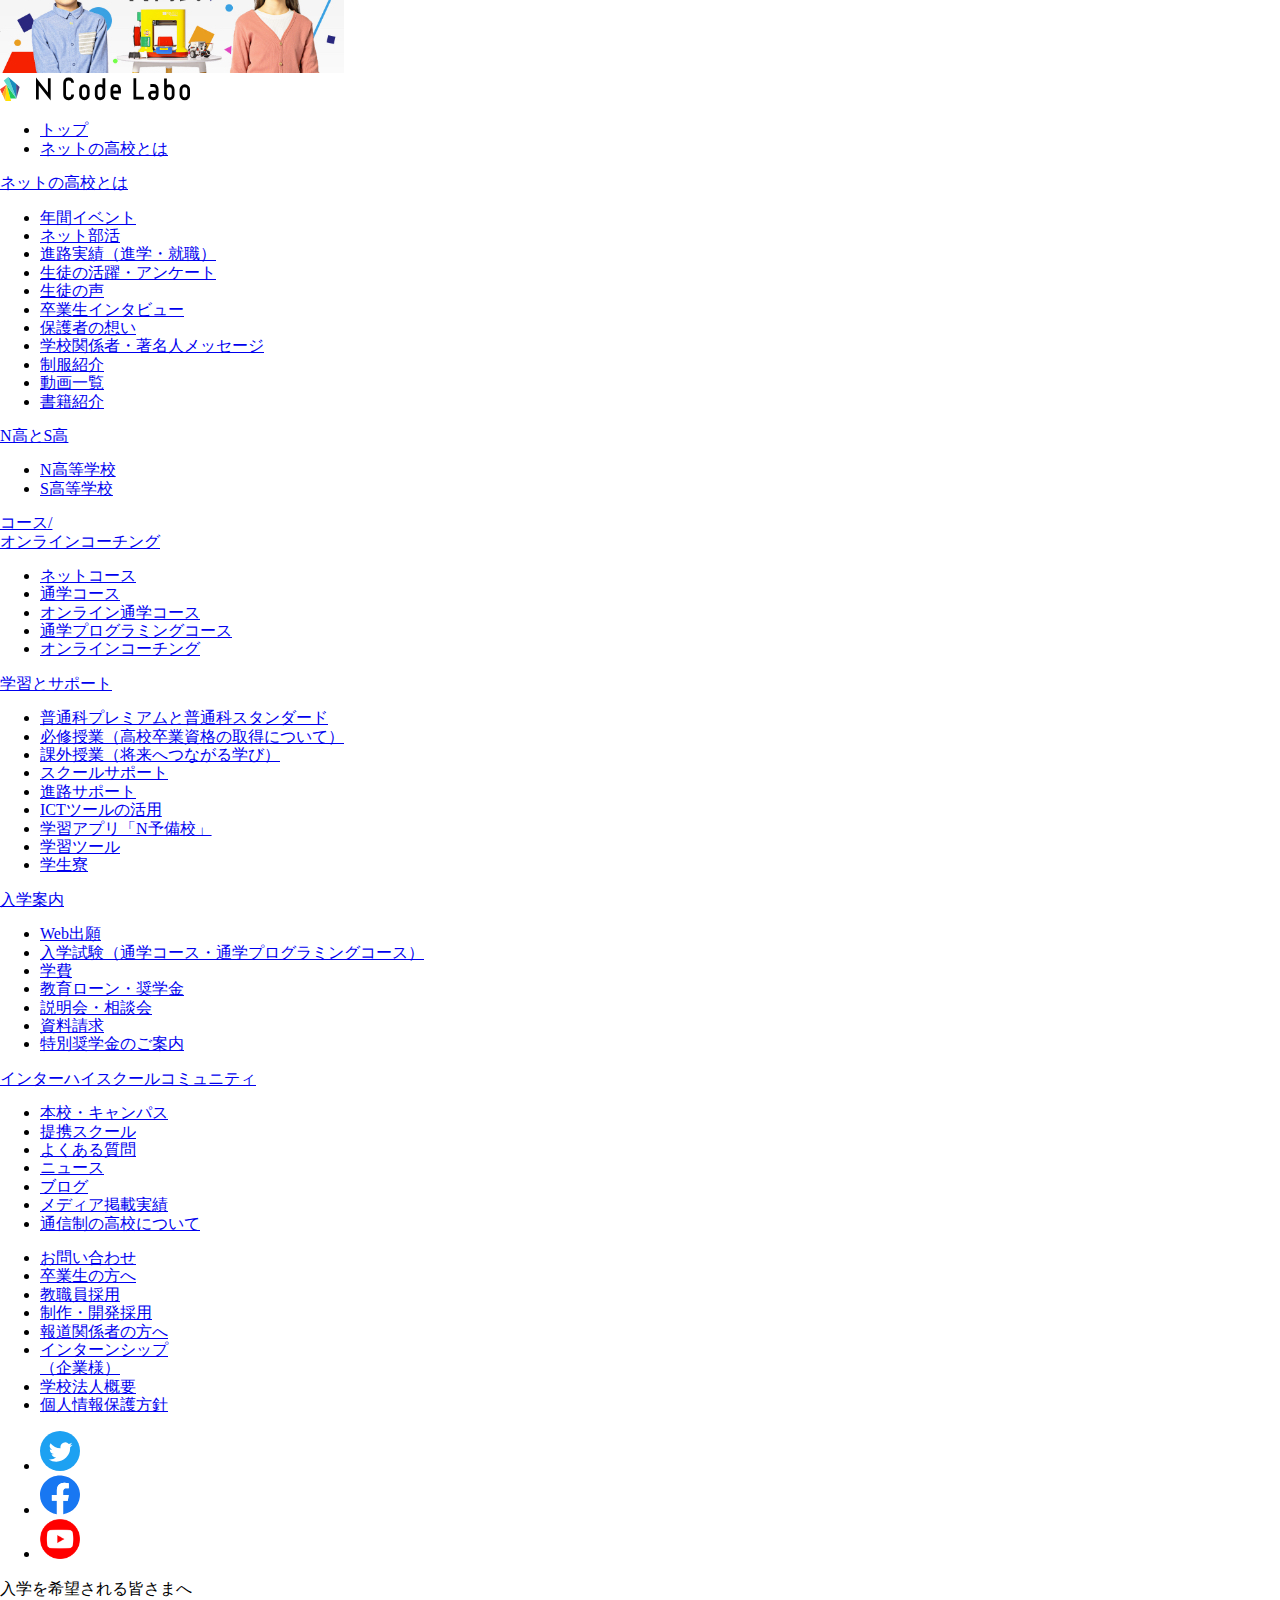
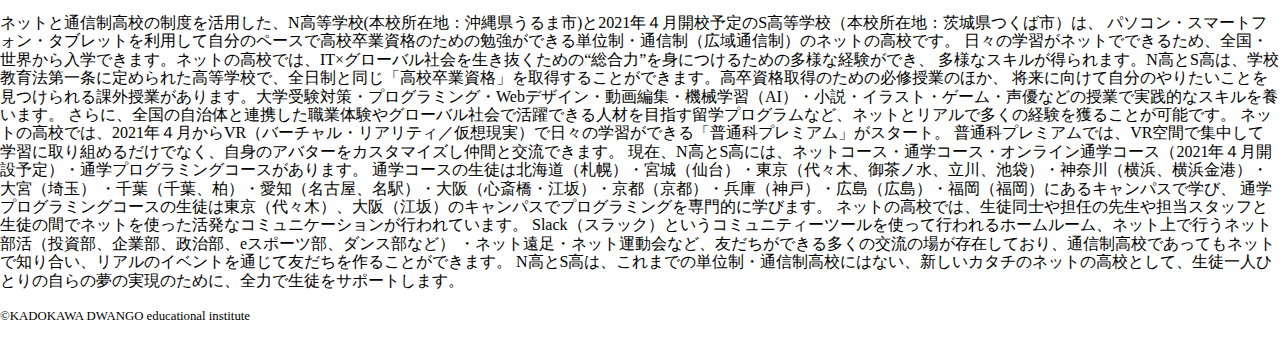
==== commit 32886a5f: "HTMLの修正" ====
--- a/html-nkou/index.html
+++ b/html-nkou/index.html
@@ -9,7 +9,6 @@
     <meta name="description"
         content="N高等学校・S高等学校&lt;設置認可申請中&gt;(通信制高校 広域・単位制)は、インターネットと通信制高校の制度を活用したネットの高校です。多様なスキル、さまざまな体験を得られる多くの学びの場があります。ネットの高校だからこそ学べる魅力を紹介します。">
     <link rel="stylesheet" href="normalize.css">
-    <!-- <link rel="stylesheet" href="style.css"> -->
 </head>
 
 <body>
@@ -46,7 +45,7 @@
                 <ul class="header-nav-inner">
                     <li class="header-nav-item"><a href="#">ネットの高校とは</a></li>
                     <li class="header-nav-item"><a href="#">N高とS高</a></li>
-                    <li class="header-nav-item"><a href="#">コース/オンラインコーチング</a></li>
+                    <li class="header-nav-item"><a href="#">コース/<br>オンラインコーチング</a></li>
                     <li class="header-nav-item"><a href="#">学習とサポート</a></li>
                     <li class="header-nav-item"><a href="#">入学案内</a></li>
                 </ul>
@@ -76,17 +75,17 @@
                 <div class="guide-img-box">
                     <div class="guide-img-left"><img src="images/img_01.jpg" alt=""></div>
                     <div class="guide-img-right">
-                        <div class="g-img-text">
-                            <p class="g-text-big">教養</p>
-                            <p class="g-text-small">自分なりの考えをもつための知識</p>
-                        </div>
-                        <div class="g-img-text">
-                            <p class="g-text-big">実践力</p>
-                            <p class="g-text-small">考えを行動に移す力</p>
-                        </div>
-                        <div class="g-img-text">
-                            <p class="g-text-big">思考力</p>
-                            <p class="g-text-small">知識を使って考える力</p>
+                        <div class="guide-img-text">
+                            <p class="guide-text-big">教養</p>
+                            <p class="guide-text-small">自分なりの考えをもつための知識</p>
+                        </div>
+                        <div class="guide-img-text">
+                            <p class="guide-text-big">実践力</p>
+                            <p class="guide-text-small">考えを行動に移す力</p>
+                        </div>
+                        <div class="guide-img-text">
+                            <p class="guide-text-big">思考力</p>
+                            <p class="guide-text-small">知識を使って考える力</p>
                         </div>
                     </div>
                 </div>
@@ -96,64 +95,64 @@
                     <h2>ネットの高校の特長</h2>
                 </div>
                 <div class="guide-wrapper">
-                    <div class="g-group">
-                        <p class="g-number">01</p>
+                    <div class="guide-group">
+                        <p class="guide-number">01</p>
                         <h3>好きなときに、好きな場所で学習<br>効率的に高卒資格を取得</h3>
-                        <p class="g-g-text">
+                        <p class="guide-group-text">
                             ネットの高校は、インターネットと通信制高校の制度を活用した新しい高校です。ICTツールを活用し効率よく高校卒業資格取得のための学習ができます。効率よく学習することで、自らが学びたいことに多くの時間をあてられます
                         </p>
-                        <div class="g-g-link">
+                        <div class="guide-group-link">
                             <a href="#">
                                 <span>必修授業について</span>
                             </a>
                         </div>
                     </div>
-                    <div class="g-group"><img src="images/img_02.jpg" alt="1日の行動例"></div>
+                    <div class="guide-group"><img src="images/img_02.jpg" alt="1日の行動例"></div>
                 </div>
                 <div class="guide-wrapper">
-                    <div class="g-group"><img src="images/img_03.jpg" alt="様々な職業"></div>
-                    <div class="g-group">
-                        <p class="g-number">02</p>
+                    <div class="guide-group"><img src="images/img_03.jpg" alt="様々な職業"></div>
+                    <div class="guide-group">
+                        <p class="guide-number">02</p>
                         <h3>増えた時間でやりたいことを<br>将来へつながる多くの経験ができる</h3>
-                        <p class="g-g-text">
+                        <p class="guide-group-text">
                             ネットの高校では、好きなことを好きなだけ学ぶことができます。ネットで学べる大学受験対策・プログラミング・語学などに加え、リアルで体験する職業体験・留学プログラムなどの課外授業や、eスポーツや投資・起業を学べる部活があります。
                         </p>
-                        <div class="g-g-link">
+                        <div class="guide-group-link">
                             <a href="#"><span>課外授業について</span></a>
                             <a href="#"><span>ネット部活</span></a>
                         </div>
                     </div>
                 </div>
                 <div class="guide-wrapper">
-                    <div class="g-group">
-                        <p class="g-number">03</p>
+                    <div class="guide-group">
+                        <p class="guide-number">03</p>
                         <h3>ICTツールを活用<br>ネットでもリアルでも友だちができる</h3>
-                        <p class="g-g-text">
+                        <p class="guide-group-text">
                             ICTツールを活用することで、日本全国・海外に住んでいる生徒同士がつながれます。コミュニケーションツールを使ったチャット形式のホームルーム・ネット運動会・ネット遠足などで友だちが作れ、リアルで行われるスクーリング・文化祭・職業体験で友だちに会うことができます。ネットの高校では、ネットとリアル双方のコミュニケーションを学べます。
                         </p>
-                        <div class="g-g-link">
+                        <div class="guide-group-link">
                             <a href="#"><span>年間イベント</span></a>
                             <a href="#"><span>ICTツールの活用</span></a>
                         </div>
                     </div>
-                    <div class="g-group"><img src="images/img_04.jpg" alt="イベント風景"></div>
+                    <div class="guide-group"><img src="images/img_04.jpg" alt="イベント風景"></div>
                 </div>
                 <div class="guide-other">
-                    <p class="g-o-title">ネット</p>
-                    <ul class="g-o-list">
+                    <p class="guide-other-title">ネット</p>
+                    <ul class="guide-other-list">
                         <li>コミュニケーションツール</li>
                         <li>ネット部活</li>
                         <li>ネット遠足</li>
                         <li>ネット運動会</li>
                         <li>VR空間</li>
                     </ul>
-                    <p class="g-o-title">リアル</p>
-                    <ul class="g-o-list">
+                    <p class="guide-other-title">リアル</p>
+                    <ul class="guide-other-list">
                         <li>スクーリング</li>
                         <li>文化祭（ニコニコ超会議）</li>
                         <li>職業体験</li>
                     </ul>
-                    <p class="g-o-small">ほか多数</p>
+                    <p class="guide-other-small">ほか多数</p>
                 </div>
             </section>
             <div class="about">
@@ -182,7 +181,7 @@
                         <p class="contact-title">ネットの高校について<br>詳しくはこちら</p>
                     </div>
                     <div class="contact-right">
-                        <div class="c-r-top">
+                        <div class="contact-right-top">
                             <div class="contact-top-item">
                                 <a href="#">資料請求<span>（無料）</span></a>
                             </div>
@@ -190,15 +189,15 @@
                                 <a href="#">説明会・相談会></a>
                             </div>
                         </div>
-                        <div class="c-r-bottom">
+                        <div class="contact-right-bottom">
                             <div class="contact-bottom-item">
-                                <p class="c-b-text">電話でのお問い合わせ</p>
-                                <div class="c-b-btn"><a href="tel:0120-0252-15"></a></div>
-                                <p class="c-b-time">受付時間 平日10:00〜20:00</p>
+                                <p class="contact-bottom-text">電話でのお問い合わせ</p>
+                                <div class="contact-bottom-btn"><a href="tel:0120-0252-15"></a></div>
+                                <p class="contact-bottom-time">受付時間 平日10:00〜20:00</p>
                             </div>
                             <div class="contact-bottom-item">
-                                <p class="c-b-text">Webからのお問い合わせ</p>
-                                <div class="c-b-btn">
+                                <p class="contact-bottom-text">Webからのお問い合わせ</p>
+                                <div class="contact-bottom-btn">
                                     <a href="#">お問い合わせフォーム</a>
                                 </div>
                             </div>
@@ -211,21 +210,21 @@
                 <div class="relation-wrapper">
                     <div class="relation-box">
                         <a href="#">
-                            <div class="re-img-top">
+                            <div class="relation-img-top">
                                 <img src="images/img_njr.jpg" alt="">
                             </div>
-                            <div class="re-img-bottom">
-                                <img src="images/logo_njr.svg" alt="">
+                            <div class="relation-img-bottom">
+                                <img src="images/logo_njr.svg" alt="N中等部">
                             </div>
                         </a>
                     </div>
                     <div class="relation-box">
                         <a href="#">
-                            <div class="re-img-top">
+                            <div class="relation-img-top">
                                 <img src="images/img_ncodelabo.jpg" alt="">
                             </div>
-                            <div class="re-img-bottom">
-                                <img src="images/logp_ncodelabo.svg" alt="">
+                            <div class="relation-img-bottom">
+                                <img src="images/logp_ncodelabo.svg" alt="N Code labo">
                             </div>
                         </a>
                     </div>
@@ -300,7 +299,7 @@
                 <a href="#" class="footer-box-title">インターハイスクールコミュニティ</a>
             </div>
             <div class="footer-right">
-                <ul class="footer-r-top">
+                <ul class="footer-right-top">
                     <li><a href="#">本校・キャンパス</a></li>
                     <li><a href="#">提携スクール</a></li>
                     <li><a href="#">よくある質問</a></li>
@@ -309,7 +308,7 @@
                     <li><a href="#">メディア掲載実績</a></li>
                     <li><a href="#">通信制の高校について</a></li>
                 </ul>
-                <ul class="footer-r-bottom">
+                <ul class="footer-right-bottom">
                     <li><a href="#">お問い合わせ</a></li>
                     <li><a href="#">卒業生の方へ</a></li>
                     <li><a href="#">教職員採用</a></li>
@@ -319,17 +318,17 @@
                     <li><a href="#">学校法人概要</a></li>
                     <li><a href="#">個人情報保護方針</a></li>
                 </ul>
-                <ul class="footer-r-sns">
+                <ul class="footer-right-sns">
                     <li><a href="#"><img src="images/icon_tw.svg" alt="twitter"></a></li>
                     <li><a href="#"><img src="images/icon_fb.svg" alt="facebook"></a></li>
-                    <li><a href="#"><img src="images/icon_yt.svg" alt="youtubes"></a></li>
+                    <li><a href="#"><img src="images/icon_yt.svg" alt="youtube"></a></li>
                 </ul>
             </div>
 
         </div>
         <div class="footer-text">
-            <p class="f-t-title">入学を希望される皆さまへ</p>
-            <p class="f-t-text">
+            <p class="footer-text-title">入学を希望される皆さまへ</p>
+            <p class="footer-text-text">
                 ネットと通信制高校の制度を活用した、N高等学校(本校所在地：沖縄県うるま市)と2021年４月開校予定のS高等学校（本校所在地：茨城県つくば市）は、
                 パソコン・スマートフォン・タブレットを利用して自分のペースで高校卒業資格のための勉強ができる単位制・通信制（広域通信制）のネットの高校です。
                 日々の学習がネットでできるため、全国・世界から入学できます。ネットの高校では、IT×グローバル社会を生き抜くための“総合力”を身につけるための多様な経験ができ、
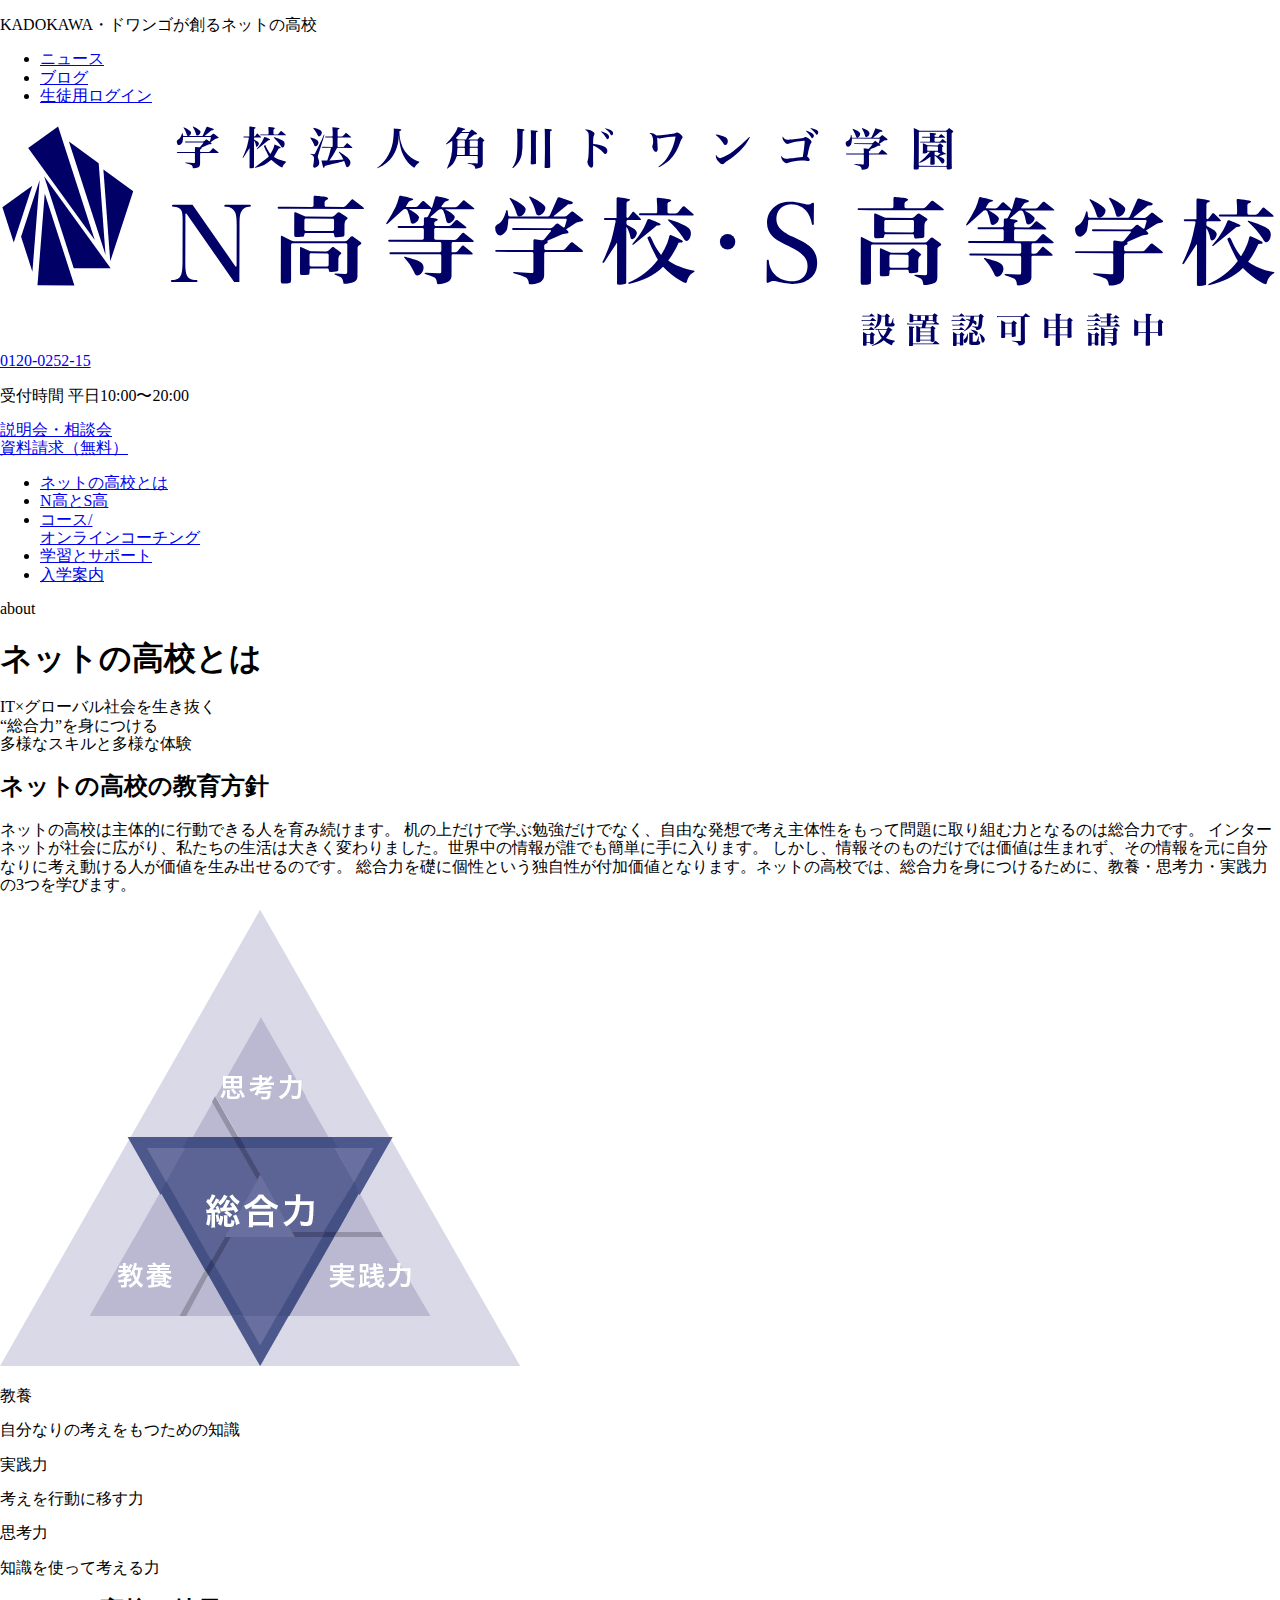
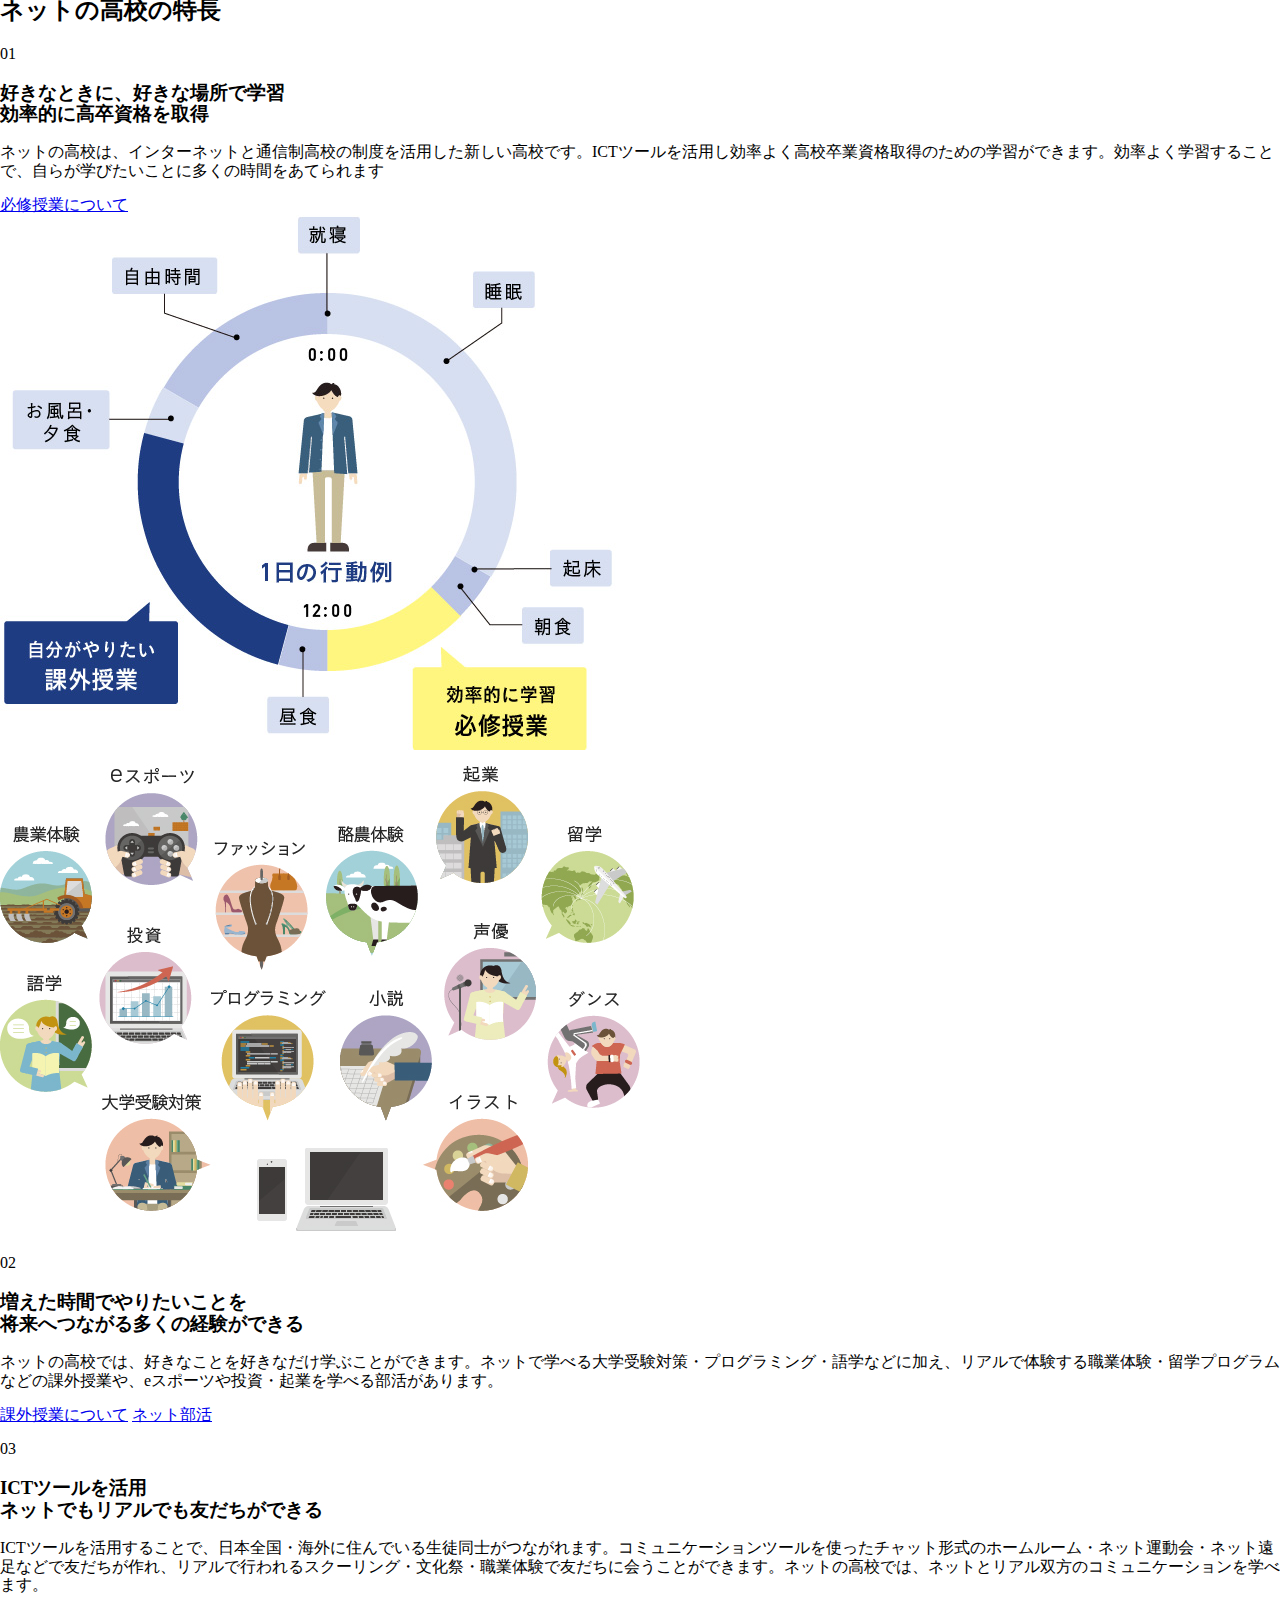
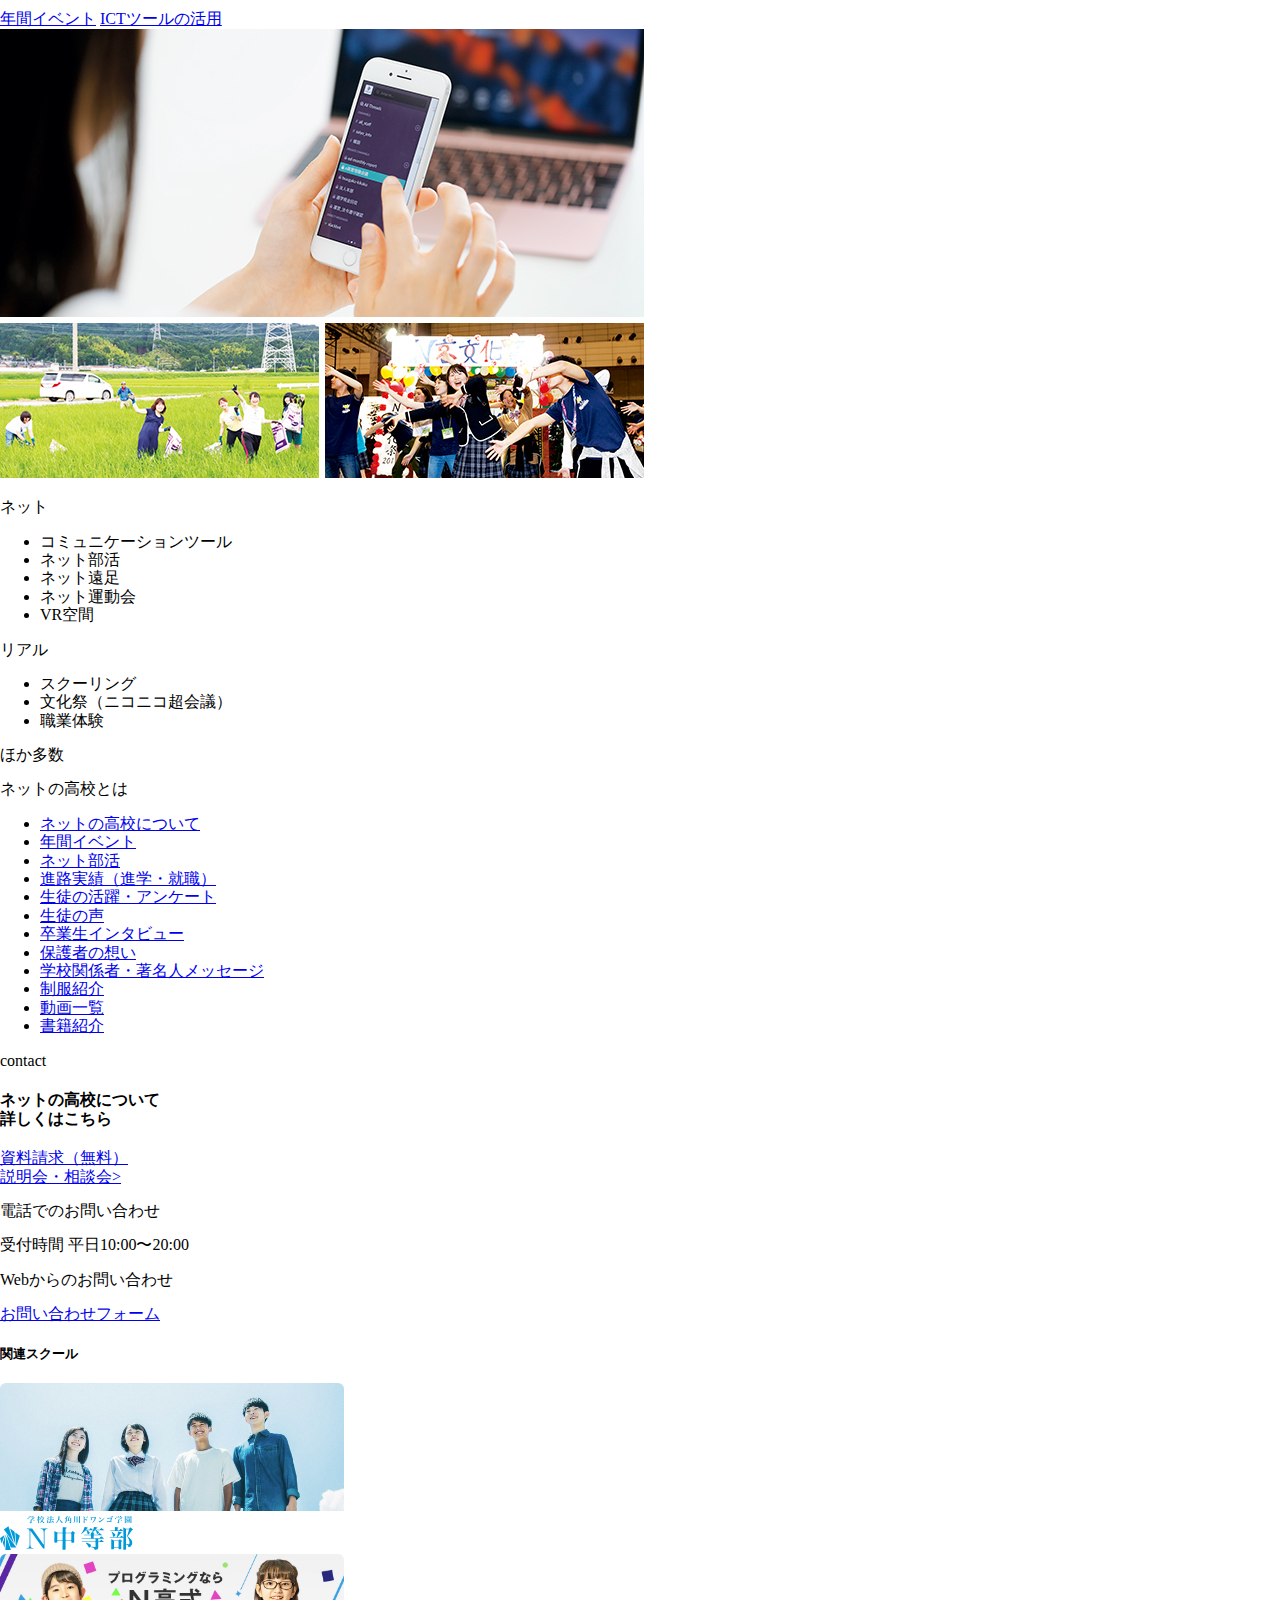
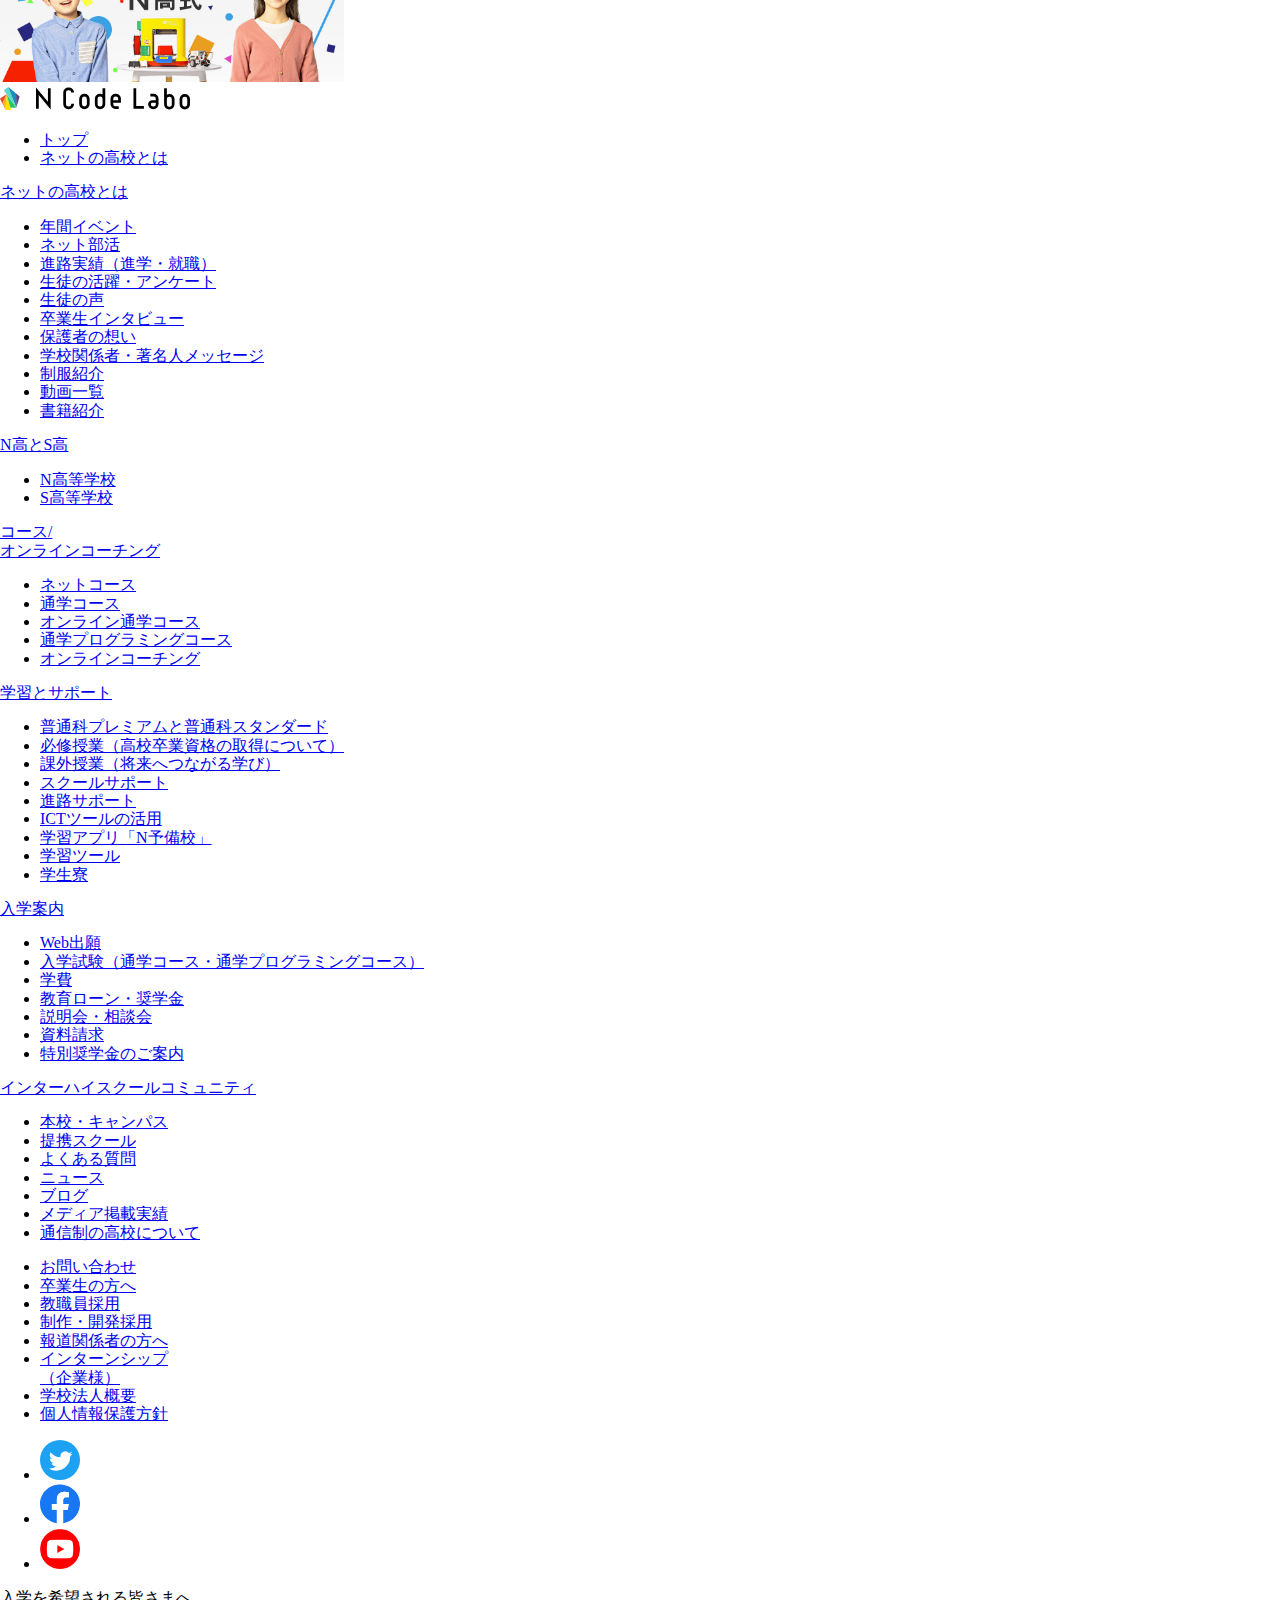
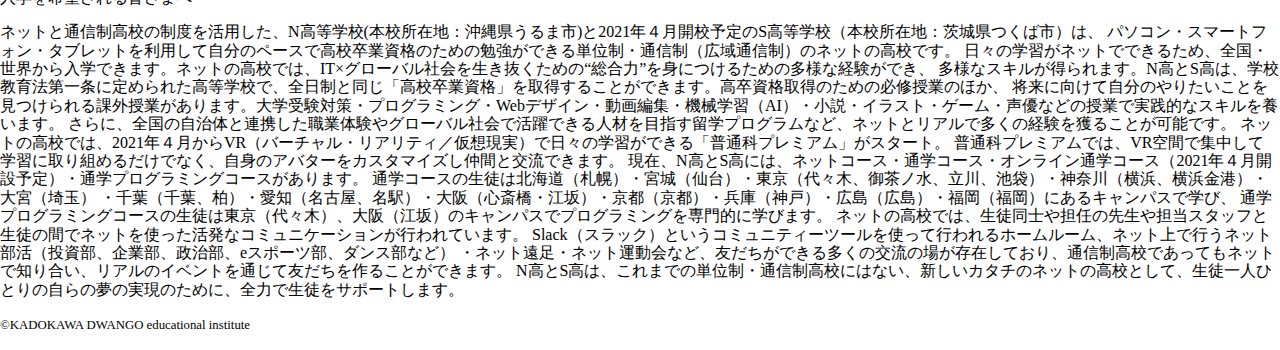
==== commit be4440d5: "HTMLの修正" ====
--- a/html-nkou/index.html
+++ b/html-nkou/index.html
@@ -178,7 +178,7 @@
                 <div class="contact-inner">
                     <div class="contact-left">
                         <p class="contact-text">contact</p>
-                        <p class="contact-title">ネットの高校について<br>詳しくはこちら</p>
+                        <h4 class="contact-title">ネットの高校について<br>詳しくはこちら</h4>
                     </div>
                     <div class="contact-right">
                         <div class="contact-right-top">
@@ -206,7 +206,7 @@
                 </div>
             </section>
             <section class="relation">
-                <h4 class="relation-title">関連スクール</h4>
+                <h5 class="relation-title">関連スクール</h5>
                 <div class="relation-wrapper">
                     <div class="relation-box">
                         <a href="#">
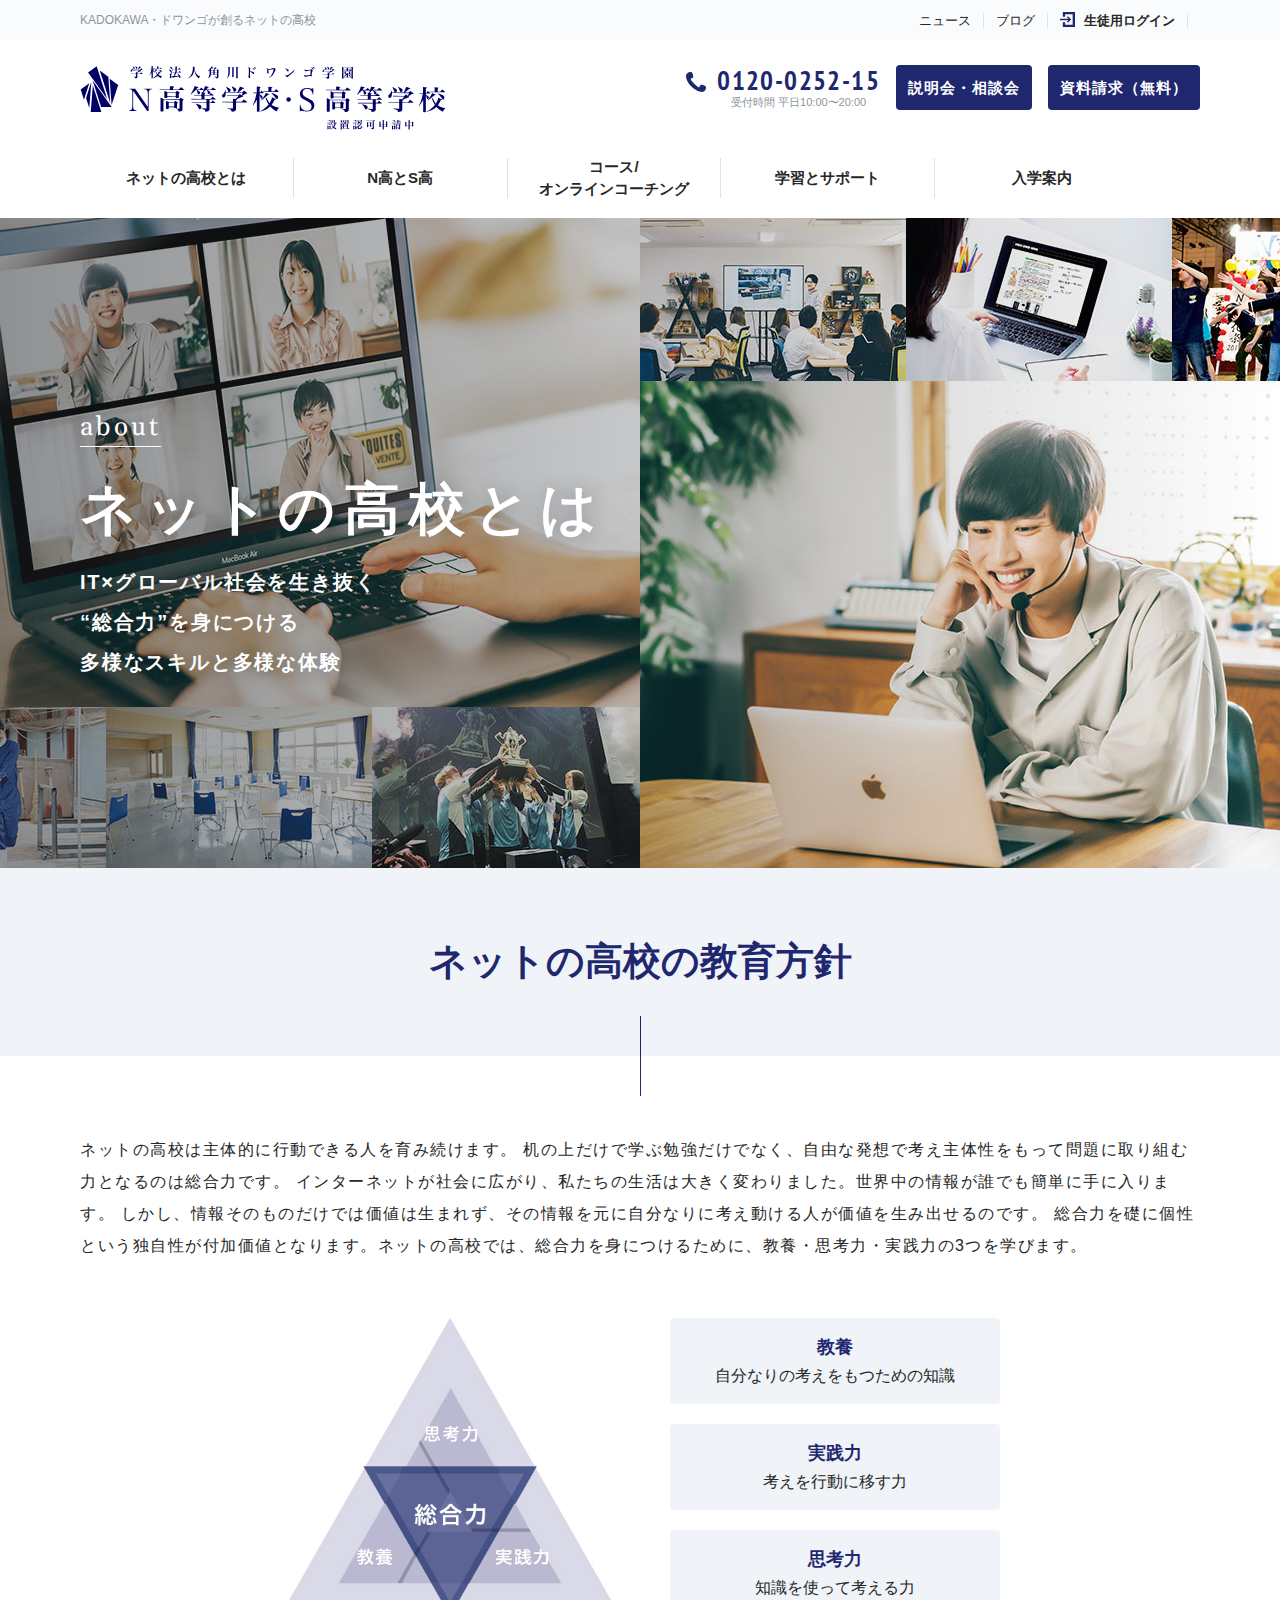
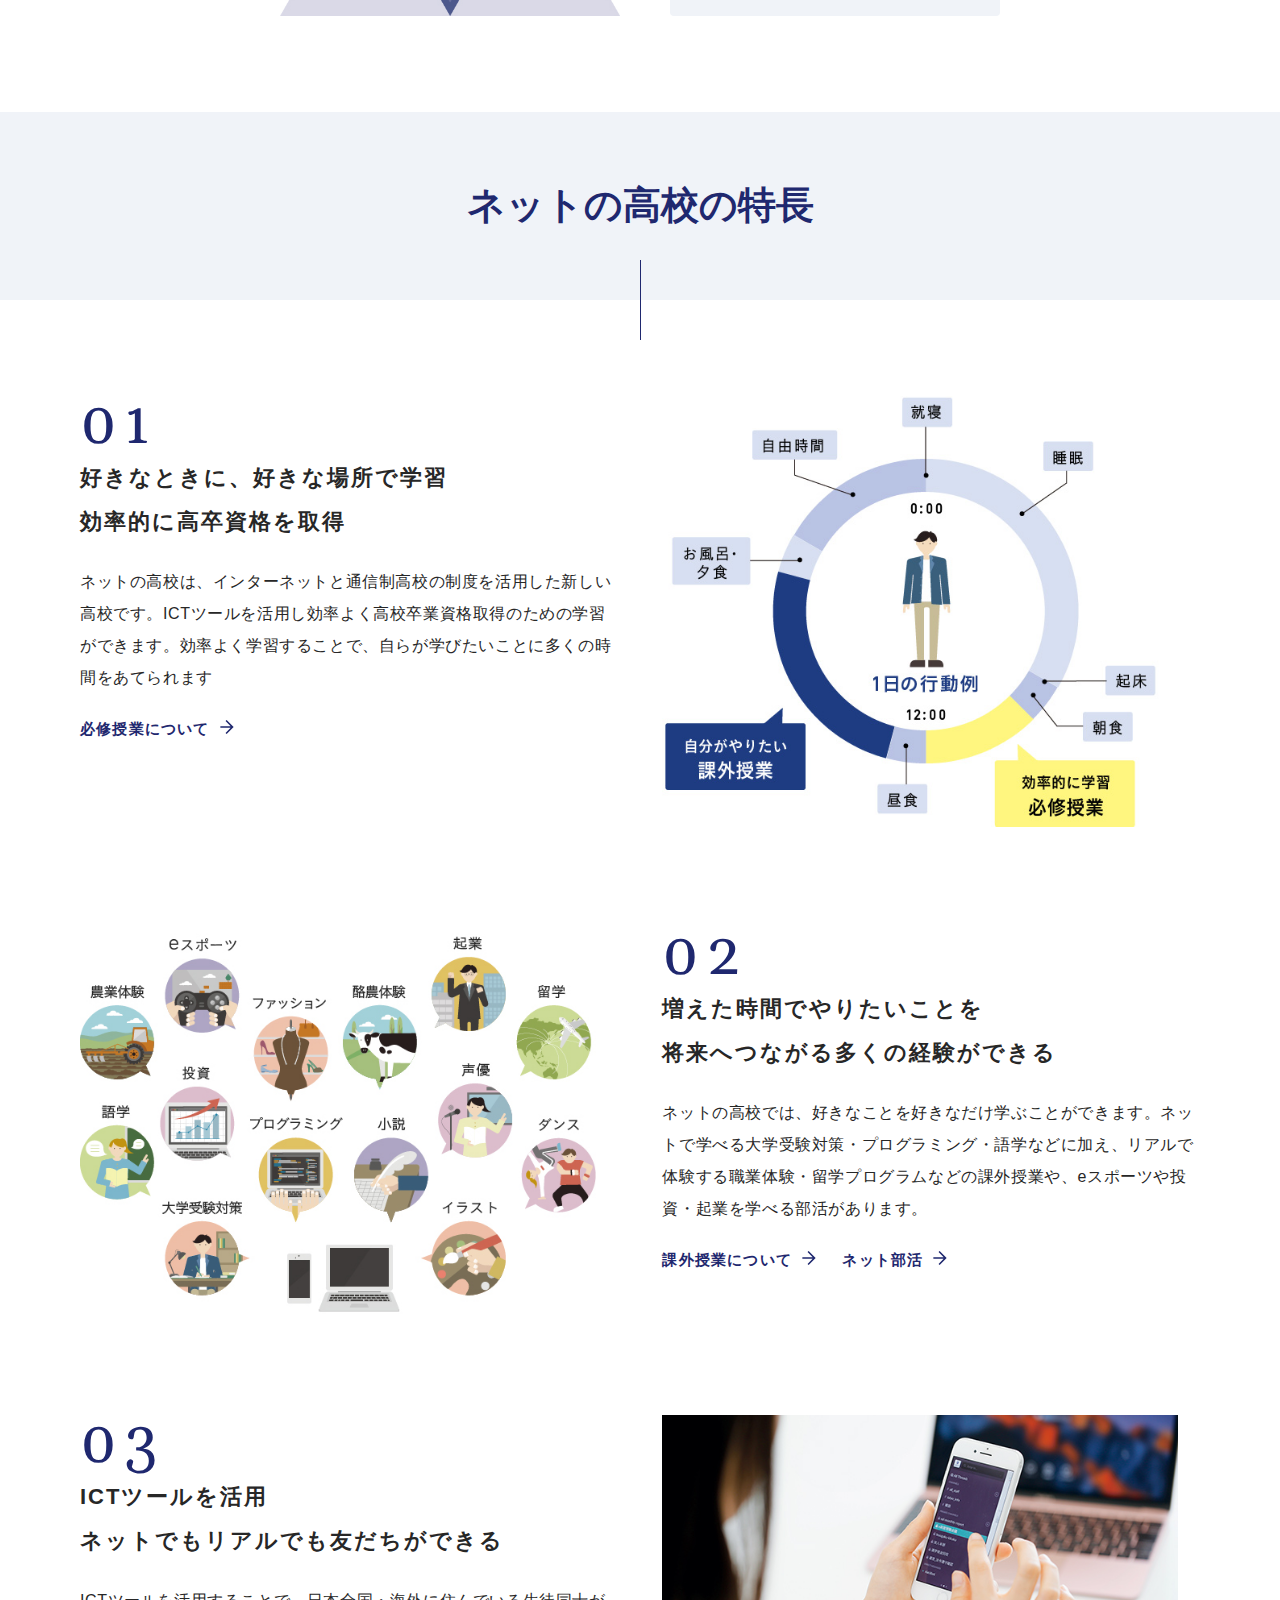
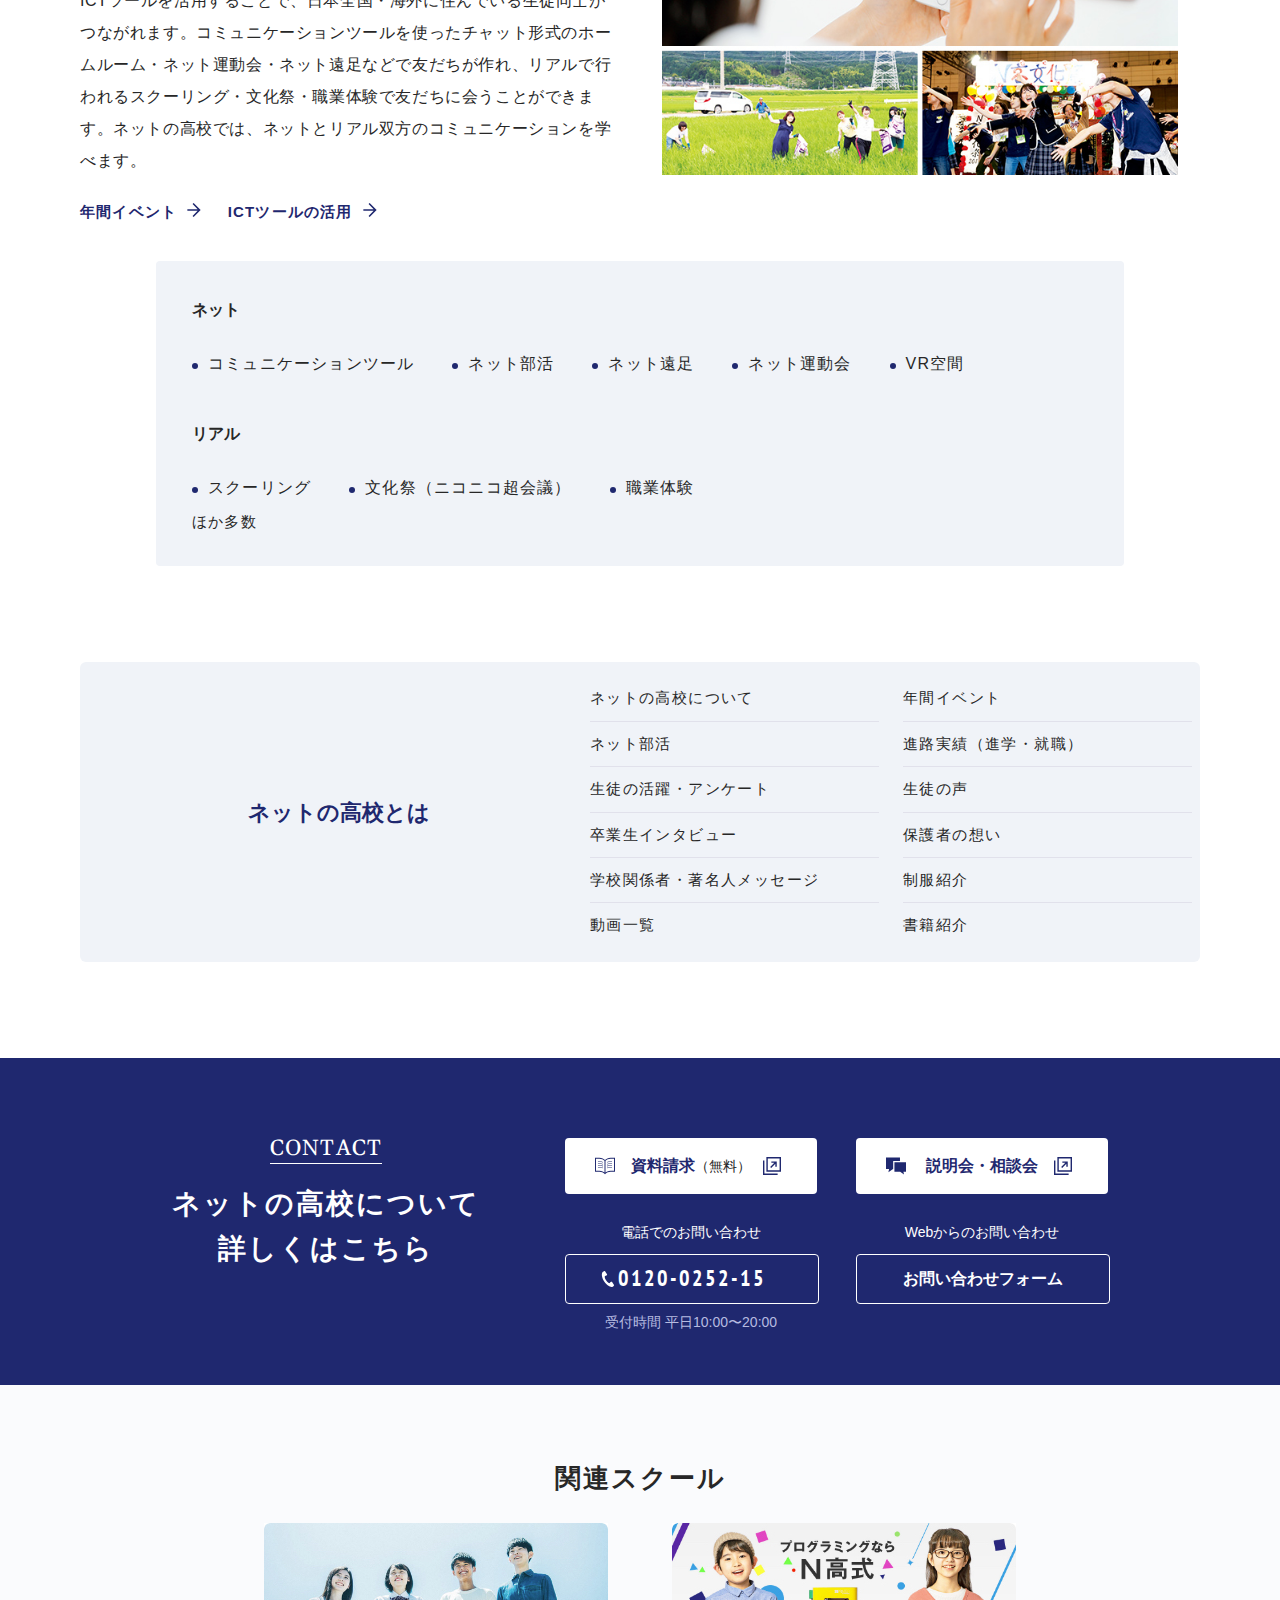
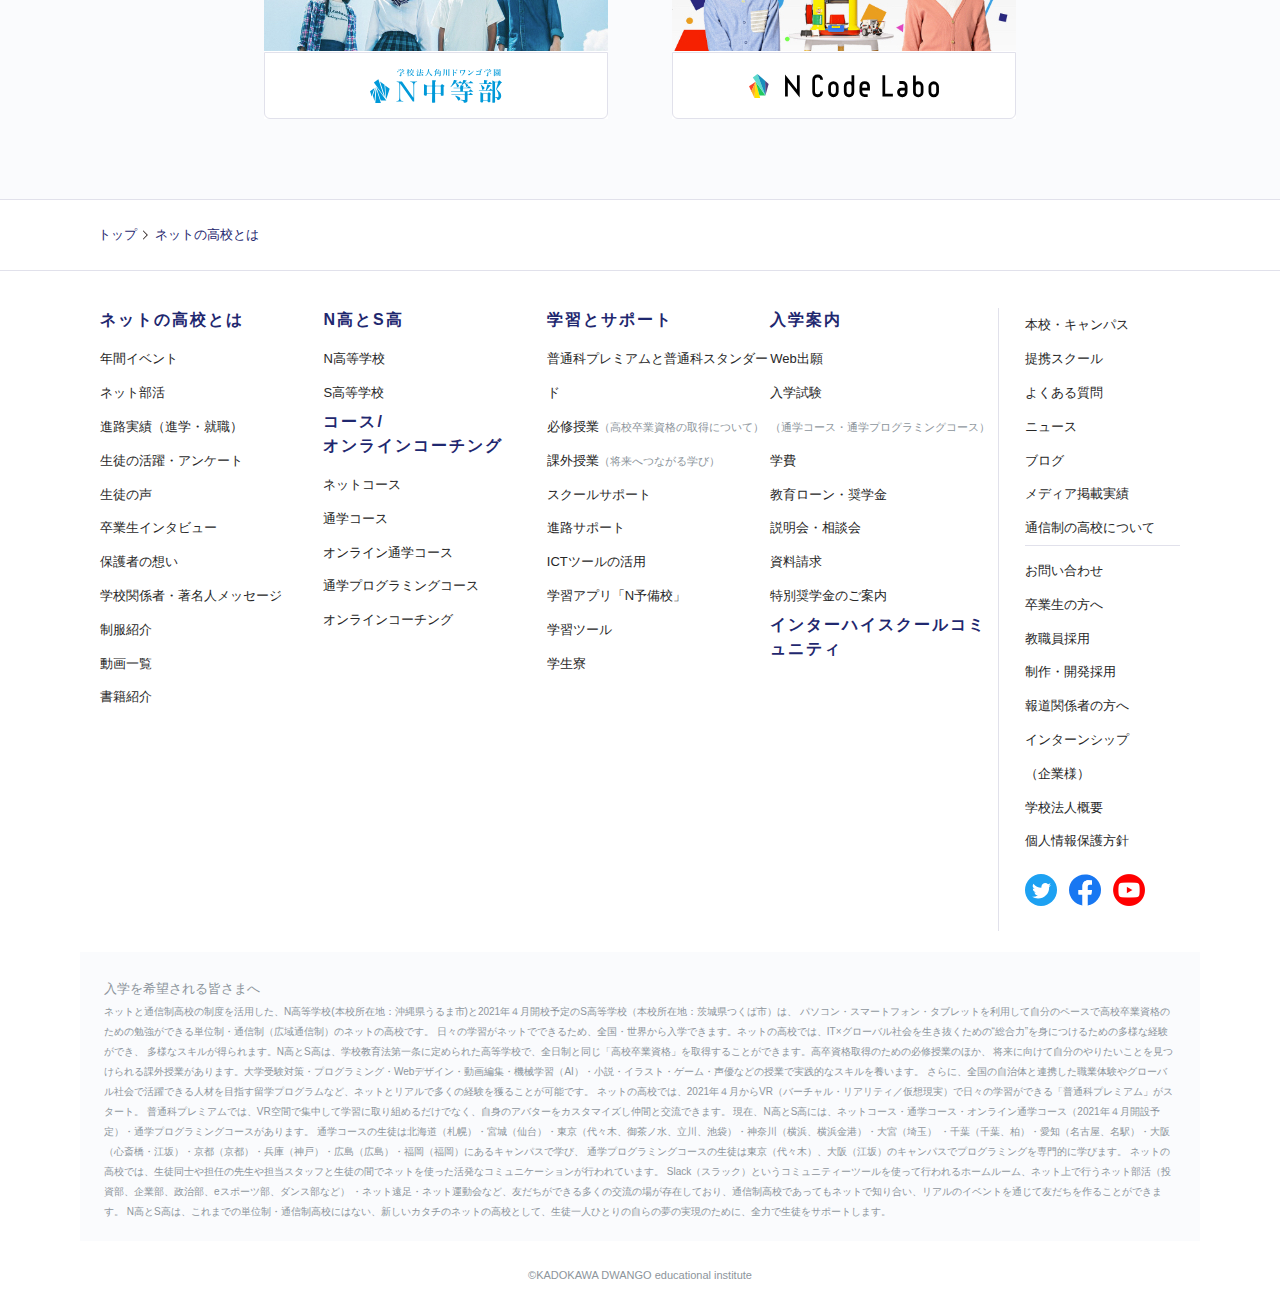
==== commit efe5b410: "CSSファイル追記" ====
--- a/html-nkou/index.html
+++ b/html-nkou/index.html
@@ -9,6 +9,11 @@
     <meta name="description"
         content="N高等学校・S高等学校&lt;設置認可申請中&gt;(通信制高校 広域・単位制)は、インターネットと通信制高校の制度を活用したネットの高校です。多様なスキル、さまざまな体験を得られる多くの学びの場があります。ネットの高校だからこそ学べる魅力を紹介します。">
     <link rel="stylesheet" href="normalize.css">
+    <link rel="stylesheet" href="style.css">
+    <link href="https://fonts.googleapis.com/css2?family=PT+Sans&family=PT+Sans+Narrow&display=swap" rel="stylesheet">
+    <link href="https://fonts.googleapis.com/css2?family=PT+Sans&family=PT+Sans+Narrow:wght@700&display=swap"
+        rel="stylesheet">
+    <link href="https://fonts.googleapis.com/css2?family=Gelasio&display=swap" rel="stylesheet">
 </head>
 
 <body>
@@ -18,8 +23,8 @@
                 <p class="header-sub-left">KADOKAWA・ドワンゴが創るネットの高校</p>
                 <div class="header-sub-right">
                     <ul>
-                        <li><a href="#">ニュース</a></li>
-                        <li><a href="#">ブログ</a></li>
+                        <li><a href="#" class="hover-color">ニュース</a></li>
+                        <li><a href="#" class="hover-color">ブログ</a></li>
                         <li class="header-login"><a href="#">生徒用ログイン</a></li>
                     </ul>
                 </div>
@@ -65,27 +70,29 @@
                 <div class="guide-title-inner">
                     <h2>ネットの高校の教育方針</h2>
                 </div>
-                <p class="guide-text">
-                    ネットの高校は主体的に行動できる人を育み続けます。
-                    机の上だけで学ぶ勉強だけでなく、自由な発想で考え主体性をもって問題に取り組む力となるのは総合力です。
-                    インターネットが社会に広がり、私たちの生活は大きく変わりました。世界中の情報が誰でも簡単に手に入ります。
-                    しかし、情報そのものだけでは価値は生まれず、その情報を元に自分なりに考え動ける人が価値を生み出せるのです。
-                    総合力を礎に個性という独自性が付加価値となります。ネットの高校では、総合力を身につけるために、教養・思考力・実践力の3つを学びます。
-                </p>
-                <div class="guide-img-box">
-                    <div class="guide-img-left"><img src="images/img_01.jpg" alt=""></div>
-                    <div class="guide-img-right">
-                        <div class="guide-img-text">
-                            <p class="guide-text-big">教養</p>
-                            <p class="guide-text-small">自分なりの考えをもつための知識</p>
-                        </div>
-                        <div class="guide-img-text">
-                            <p class="guide-text-big">実践力</p>
-                            <p class="guide-text-small">考えを行動に移す力</p>
-                        </div>
-                        <div class="guide-img-text">
-                            <p class="guide-text-big">思考力</p>
-                            <p class="guide-text-small">知識を使って考える力</p>
+                <div class="common-inner">
+                    <p class="guide-text">
+                        ネットの高校は主体的に行動できる人を育み続けます。
+                        机の上だけで学ぶ勉強だけでなく、自由な発想で考え主体性をもって問題に取り組む力となるのは総合力です。
+                        インターネットが社会に広がり、私たちの生活は大きく変わりました。世界中の情報が誰でも簡単に手に入ります。
+                        しかし、情報そのものだけでは価値は生まれず、その情報を元に自分なりに考え動ける人が価値を生み出せるのです。
+                        総合力を礎に個性という独自性が付加価値となります。ネットの高校では、総合力を身につけるために、教養・思考力・実践力の3つを学びます。
+                    </p>
+                    <div class="guide-img-box">
+                        <div class="guide-img-left"><img src="images/img_01.jpg" alt=""></div>
+                        <div class="guide-img-right">
+                            <div class="guide-img-text">
+                                <p class="guide-text-big">教養</p>
+                                <p class="guide-text-small">自分なりの考えをもつための知識</p>
+                            </div>
+                            <div class="guide-img-text">
+                                <p class="guide-text-big">実践力</p>
+                                <p class="guide-text-small">考えを行動に移す力</p>
+                            </div>
+                            <div class="guide-img-text">
+                                <p class="guide-text-big">思考力</p>
+                                <p class="guide-text-small">知識を使って考える力</p>
+                            </div>
                         </div>
                     </div>
                 </div>
@@ -94,111 +101,117 @@
                 <div class="guide-title-inner">
                     <h2>ネットの高校の特長</h2>
                 </div>
-                <div class="guide-wrapper">
-                    <div class="guide-group">
-                        <p class="guide-number">01</p>
-                        <h3>好きなときに、好きな場所で学習<br>効率的に高卒資格を取得</h3>
-                        <p class="guide-group-text">
-                            ネットの高校は、インターネットと通信制高校の制度を活用した新しい高校です。ICTツールを活用し効率よく高校卒業資格取得のための学習ができます。効率よく学習することで、自らが学びたいことに多くの時間をあてられます
-                        </p>
-                        <div class="guide-group-link">
-                            <a href="#">
-                                <span>必修授業について</span>
-                            </a>
-                        </div>
-                    </div>
-                    <div class="guide-group"><img src="images/img_02.jpg" alt="1日の行動例"></div>
-                </div>
-                <div class="guide-wrapper">
-                    <div class="guide-group"><img src="images/img_03.jpg" alt="様々な職業"></div>
-                    <div class="guide-group">
-                        <p class="guide-number">02</p>
-                        <h3>増えた時間でやりたいことを<br>将来へつながる多くの経験ができる</h3>
-                        <p class="guide-group-text">
-                            ネットの高校では、好きなことを好きなだけ学ぶことができます。ネットで学べる大学受験対策・プログラミング・語学などに加え、リアルで体験する職業体験・留学プログラムなどの課外授業や、eスポーツや投資・起業を学べる部活があります。
-                        </p>
-                        <div class="guide-group-link">
-                            <a href="#"><span>課外授業について</span></a>
-                            <a href="#"><span>ネット部活</span></a>
-                        </div>
-                    </div>
-                </div>
-                <div class="guide-wrapper">
-                    <div class="guide-group">
-                        <p class="guide-number">03</p>
-                        <h3>ICTツールを活用<br>ネットでもリアルでも友だちができる</h3>
-                        <p class="guide-group-text">
-                            ICTツールを活用することで、日本全国・海外に住んでいる生徒同士がつながれます。コミュニケーションツールを使ったチャット形式のホームルーム・ネット運動会・ネット遠足などで友だちが作れ、リアルで行われるスクーリング・文化祭・職業体験で友だちに会うことができます。ネットの高校では、ネットとリアル双方のコミュニケーションを学べます。
-                        </p>
-                        <div class="guide-group-link">
-                            <a href="#"><span>年間イベント</span></a>
-                            <a href="#"><span>ICTツールの活用</span></a>
-                        </div>
-                    </div>
-                    <div class="guide-group"><img src="images/img_04.jpg" alt="イベント風景"></div>
-                </div>
-                <div class="guide-other">
-                    <p class="guide-other-title">ネット</p>
-                    <ul class="guide-other-list">
-                        <li>コミュニケーションツール</li>
-                        <li>ネット部活</li>
-                        <li>ネット遠足</li>
-                        <li>ネット運動会</li>
-                        <li>VR空間</li>
-                    </ul>
-                    <p class="guide-other-title">リアル</p>
-                    <ul class="guide-other-list">
-                        <li>スクーリング</li>
-                        <li>文化祭（ニコニコ超会議）</li>
-                        <li>職業体験</li>
-                    </ul>
-                    <p class="guide-other-small">ほか多数</p>
+                <div class="common-inner">
+                    <div class="guide-wrapper">
+                        <div class="guide-group">
+                            <p class="guide-number">01</p>
+                            <h3>好きなときに、好きな場所で学習<br>効率的に高卒資格を取得</h3>
+                            <p class="guide-group-text">
+                                ネットの高校は、インターネットと通信制高校の制度を活用した新しい高校です。ICTツールを活用し効率よく高校卒業資格取得のための学習ができます。効率よく学習することで、自らが学びたいことに多くの時間をあてられます
+                            </p>
+                            <div class="guide-group-link">
+                                <a href="#">
+                                    <span>必修授業について</span>
+                                </a>
+                            </div>
+                        </div>
+                        <div class="guide-group"><img src="images/img_02.jpg" alt="1日の行動例"></div>
+                    </div>
+                    <div class="guide-wrapper">
+                        <div class="guide-group"><img src="images/img_03.jpg" alt="様々な職業"></div>
+                        <div class="guide-group">
+                            <p class="guide-number">02</p>
+                            <h3>増えた時間でやりたいことを<br>将来へつながる多くの経験ができる</h3>
+                            <p class="guide-group-text">
+                                ネットの高校では、好きなことを好きなだけ学ぶことができます。ネットで学べる大学受験対策・プログラミング・語学などに加え、リアルで体験する職業体験・留学プログラムなどの課外授業や、eスポーツや投資・起業を学べる部活があります。
+                            </p>
+                            <div class="guide-group-link">
+                                <a href="#"><span>課外授業について</span></a>
+                                <a href="#" class="link-other"><span>ネット部活</span></a>
+                            </div>
+                        </div>
+                    </div>
+                    <div class="guide-wrapper">
+                        <div class="guide-group">
+                            <p class="guide-number">03</p>
+                            <h3>ICTツールを活用<br>ネットでもリアルでも友だちができる</h3>
+                            <p class="guide-group-text">
+                                ICTツールを活用することで、日本全国・海外に住んでいる生徒同士がつながれます。コミュニケーションツールを使ったチャット形式のホームルーム・ネット運動会・ネット遠足などで友だちが作れ、リアルで行われるスクーリング・文化祭・職業体験で友だちに会うことができます。ネットの高校では、ネットとリアル双方のコミュニケーションを学べます。
+                            </p>
+                            <div class="guide-group-link">
+                                <a href="#"><span>年間イベント</span></a>
+                                <a href="#" class="link-other"><span>ICTツールの活用</span></a>
+                            </div>
+                        </div>
+                        <div class="guide-group"><img src="images/img_04.jpg" alt="イベント風景"></div>
+                    </div>
+                    <div class="guide-other">
+                        <p class="guide-other-title">ネット</p>
+                        <ul class="guide-other-list">
+                            <li><span class="dot"></span>コミュニケーションツール</li>
+                            <li><span class="dot"></span>ネット部活</li>
+                            <li><span class="dot"></span>ネット遠足</li>
+                            <li><span class="dot"></span>ネット運動会</li>
+                            <li><span class="dot"></span>VR空間</li>
+                        </ul>
+                        <p class="guide-other-title other-02">リアル</p>
+                        <ul class="guide-other-list">
+                            <li><span class="dot"></span>スクーリング</li>
+                            <li><span class="dot"></span>文化祭（ニコニコ超会議）</li>
+                            <li><span class="dot"></span>職業体験</li>
+                        </ul>
+                        <p class="guide-other-small">ほか多数</p>
+                    </div>
                 </div>
             </section>
             <div class="about">
-                <div class="about-inner">
-                    <p class="about-title">ネットの高校とは</p>
-                    <ul>
-                        <li class="about-list"><a href="#">ネットの高校について</a></li>
-                        <li class="about-list"><a href="#">年間イベント</a></li>
-                        <li class="about-list"><a href="#">ネット部活</a></li>
-                        <li class="about-list"><a href="#">進路実績（進学・就職）</a></li>
-                        <li class="about-list"><a href="#">生徒の活躍・アンケート</a></li>
-                        <li class="about-list"><a href="#">生徒の声</a></li>
-                        <li class="about-list"><a href="#">卒業生インタビュー</a></li>
-                        <li class="about-list"><a href="#">保護者の想い</a></li>
-                        <li class="about-list"><a href="#">学校関係者・著名人メッセージ</a></li>
-                        <li class="about-list"><a href="#">制服紹介</a></li>
-                        <li class="about-list"><a href="#">動画一覧</a></li>
-                        <li class="about-list"><a href="#">書籍紹介</a></li>
-                    </ul>
+                <div class="common-inner">
+                    <div class="about-inner">
+                        <p class="about-title">ネットの高校とは</p>
+                        <ul>
+                            <li class="about-list"><a href="#" class="hover-color">ネットの高校について</a></li>
+                            <li class="about-list"><a href="#" class="hover-color">年間イベント</a></li>
+                            <li class="about-list"><a href="#">ネット部活</a></li>
+                            <li class="about-list"><a href="#">進路実績（進学・就職）</a></li>
+                            <li class="about-list"><a href="#">生徒の活躍・アンケート</a></li>
+                            <li class="about-list"><a href="#">生徒の声</a></li>
+                            <li class="about-list"><a href="#">卒業生インタビュー</a></li>
+                            <li class="about-list"><a href="#">保護者の想い</a></li>
+                            <li class="about-list"><a href="#">学校関係者・著名人メッセージ</a></li>
+                            <li class="about-list"><a href="#">制服紹介</a></li>
+                            <li class="about-list about-list02"><a href="#">動画一覧</a></li>
+                            <li class="about-list about-list02"><a href="#">書籍紹介</a></li>
+                        </ul>
+                    </div>
                 </div>
             </div>
             <section class="contact">
                 <div class="contact-inner">
                     <div class="contact-left">
-                        <p class="contact-text">contact</p>
+                        <p class="contact-text">CONTACT</p>
                         <h4 class="contact-title">ネットの高校について<br>詳しくはこちら</h4>
                     </div>
                     <div class="contact-right">
                         <div class="contact-right-top">
                             <div class="contact-top-item">
-                                <a href="#">資料請求<span>（無料）</span></a>
+                                <a href="#" class="contact-btn-top icon-note">資料請求<span>（無料）</span></a>
                             </div>
                             <div class="contact-top-item">
-                                <a href="#">説明会・相談会></a>
+                                <a href="#" class="contact-btn-top icon-comment">説明会・相談会</a>
                             </div>
                         </div>
                         <div class="contact-right-bottom">
                             <div class="contact-bottom-item">
                                 <p class="contact-bottom-text">電話でのお問い合わせ</p>
-                                <div class="contact-bottom-btn"><a href="tel:0120-0252-15"></a></div>
+                                <div class="contact-bottom-btn tel-number"><a href="tel:0120-0252-15"
+                                        class="contact-btn-bottom"><span>0120-0252-15</span></a>
+                                </div>
                                 <p class="contact-bottom-time">受付時間 平日10:00〜20:00</p>
                             </div>
                             <div class="contact-bottom-item">
                                 <p class="contact-bottom-text">Webからのお問い合わせ</p>
                                 <div class="contact-bottom-btn">
-                                    <a href="#">お問い合わせフォーム</a>
+                                    <a href="#" class="contact-btn-bottom">お問い合わせフォーム</a>
                                 </div>
                             </div>
                         </div>
@@ -206,150 +219,156 @@
                 </div>
             </section>
             <section class="relation">
-                <h5 class="relation-title">関連スクール</h5>
-                <div class="relation-wrapper">
-                    <div class="relation-box">
-                        <a href="#">
-                            <div class="relation-img-top">
-                                <img src="images/img_njr.jpg" alt="">
-                            </div>
-                            <div class="relation-img-bottom">
-                                <img src="images/logo_njr.svg" alt="N中等部">
-                            </div>
-                        </a>
-                    </div>
-                    <div class="relation-box">
-                        <a href="#">
-                            <div class="relation-img-top">
-                                <img src="images/img_ncodelabo.jpg" alt="">
-                            </div>
-                            <div class="relation-img-bottom">
-                                <img src="images/logp_ncodelabo.svg" alt="N Code labo">
-                            </div>
-                        </a>
+                <div class="common-inner">
+                    <div class="relation-inner">
+                        <h5 class="relation-title">関連スクール</h5>
+                        <div class="relation-wrapper">
+                            <div class="relation-box">
+                                <a href="#">
+                                    <div class="relation-img-top">
+                                        <img src="images/img_njr.jpg" alt="">
+                                    </div>
+                                    <div class="relation-img-bottom">
+                                        <img src="images/logo_njr.svg" alt="N中等部">
+                                    </div>
+                                </a>
+                            </div>
+                            <div class="relation-box">
+                                <a href="#">
+                                    <div class="relation-img-top">
+                                        <img src="images/img_ncodelabo.jpg" alt="">
+                                    </div>
+                                    <div class="relation-img-bottom">
+                                        <img src="images/logp_ncodelabo.svg" alt="N Code labo">
+                                    </div>
+                                </a>
+                            </div>
+                        </div>
                     </div>
                 </div>
             </section>
             <div class="bread-nav">
                 <ul class="bread-inner">
-                    <li><a href="#">トップ</a></li>
+                    <li class="icon-right"><a href="#">トップ</a></li>
                     <li><a href="#">ネットの高校とは</a></li>
                 </ul>
             </div>
         </div>
     </main>
     <footer>
-        <div class="footer-inner">
-            <div class="footer-box">
-                <a href="#" class="footer-box-title">ネットの高校とは</a>
-                <ul class="footer-box-list">
-                    <li><a href="#">年間イベント</a></li>
-                    <li><a href="#">ネット部活</a></li>
-                    <li><a href="#">進路実績（進学・就職）</a></li>
-                    <li><a href="#">生徒の活躍・アンケート</a></li>
-                    <li><a href="#">生徒の声</a></li>
-                    <li><a href="#">卒業生インタビュー</a></li>
-                    <li><a href="#">保護者の想い</a></li>
-                    <li><a href="#">学校関係者・著名人メッセージ</a></li>
-                    <li><a href="#">制服紹介</a></li>
-                    <li><a href="#">動画一覧</a></li>
-                    <li><a href="#">書籍紹介</a></li>
-                </ul>
-            </div>
-            <div class="footer-box">
-                <a href="#" class="footer-box-title">N高とS高</a>
-                <ul class="footer-box-list">
-                    <li><a href="#">N高等学校</a></li>
-                    <li><a href="#">S高等学校</a></li>
-                </ul>
-                <a href="#" class="footer-box-title">コース/<br>オンラインコーチング</a>
-                <ul class="footer-box-list">
-                    <li><a href="#">ネットコース</a></li>
-                    <li><a href="#">通学コース</a></li>
-                    <li><a href="#">オンライン通学コース</a></li>
-                    <li><a href="#">通学プログラミングコース</a></li>
-                    <li><a href="#">オンラインコーチング</a></li>
-                </ul>
-            </div>
-            <div class="footer-box">
-                <a href="#" class="footer-box-title">学習とサポート</a>
-                <ul class="footer-box-list">
-                    <li><a href="#">普通科プレミアムと普通科スタンダード</a></li>
-                    <li><a href="#">必修授業<span>（高校卒業資格の取得について）</span></a></li>
-                    <li><a href="#">課外授業<span>（将来へつながる学び）</span></a></li>
-                    <li><a href="#">スクールサポート</a></li>
-                    <li><a href="#">進路サポート</a></li>
-                    <li><a href="#">ICTツールの活用</a></li>
-                    <li><a href="#">学習アプリ「N予備校」</a></li>
-                    <li><a href="#">学習ツール</a></li>
-                    <li><a href="#">学生寮</a></li>
-                </ul>
-            </div>
-            <div class="footer-box">
-                <a href="#" class="footer-box-title">入学案内</a>
-                <ul class="footer-box-list">
-                    <li><a href="#">Web出願</a></li>
-                    <li><a href="#">入学試験<span>（通学コース・通学プログラミングコース）</span></a></li>
-                    <li><a href="#">学費</a></li>
-                    <li><a href="#">教育ローン・奨学金</a></li>
-                    <li><a href="#">説明会・相談会</a></li>
-                    <li><a href="#">資料請求</a></li>
-                    <li><a href="#">特別奨学金のご案内</a></li>
-                </ul>
-                <a href="#" class="footer-box-title">インターハイスクールコミュニティ</a>
-            </div>
-            <div class="footer-right">
-                <ul class="footer-right-top">
-                    <li><a href="#">本校・キャンパス</a></li>
-                    <li><a href="#">提携スクール</a></li>
-                    <li><a href="#">よくある質問</a></li>
-                    <li><a href="#">ニュース</a></li>
-                    <li><a href="#">ブログ</a></li>
-                    <li><a href="#">メディア掲載実績</a></li>
-                    <li><a href="#">通信制の高校について</a></li>
-                </ul>
-                <ul class="footer-right-bottom">
-                    <li><a href="#">お問い合わせ</a></li>
-                    <li><a href="#">卒業生の方へ</a></li>
-                    <li><a href="#">教職員採用</a></li>
-                    <li><a href="#">制作・開発採用</a></li>
-                    <li><a href="#">報道関係者の方へ</a></li>
-                    <li><a href="#">インターンシップ<br>（企業様）</a></li>
-                    <li><a href="#">学校法人概要</a></li>
-                    <li><a href="#">個人情報保護方針</a></li>
-                </ul>
-                <ul class="footer-right-sns">
-                    <li><a href="#"><img src="images/icon_tw.svg" alt="twitter"></a></li>
-                    <li><a href="#"><img src="images/icon_fb.svg" alt="facebook"></a></li>
-                    <li><a href="#"><img src="images/icon_yt.svg" alt="youtube"></a></li>
-                </ul>
-            </div>
+        <div class="common-inner">
+            <div class="footer-inner">
+                <div class="footer-box">
+                    <a href="#" class="footer-box-title">ネットの高校とは</a>
+                    <ul class="footer-box-list">
+                        <li><a href="#">年間イベント</a></li>
+                        <li><a href="#">ネット部活</a></li>
+                        <li><a href="#">進路実績（進学・就職）</a></li>
+                        <li><a href="#">生徒の活躍・アンケート</a></li>
+                        <li><a href="#">生徒の声</a></li>
+                        <li><a href="#">卒業生インタビュー</a></li>
+                        <li><a href="#">保護者の想い</a></li>
+                        <li><a href="#">学校関係者・著名人メッセージ</a></li>
+                        <li><a href="#">制服紹介</a></li>
+                        <li><a href="#">動画一覧</a></li>
+                        <li><a href="#">書籍紹介</a></li>
+                    </ul>
+                </div>
+                <div class="footer-box">
+                    <a href="#" class="footer-box-title">N高とS高</a>
+                    <ul class="footer-box-list">
+                        <li><a href="#">N高等学校</a></li>
+                        <li><a href="#">S高等学校</a></li>
+                    </ul>
+                    <a href="#" class="footer-box-title">コース/<br>オンラインコーチング</a>
+                    <ul class="footer-box-list">
+                        <li><a href="#">ネットコース</a></li>
+                        <li><a href="#">通学コース</a></li>
+                        <li><a href="#">オンライン通学コース</a></li>
+                        <li><a href="#">通学プログラミングコース</a></li>
+                        <li><a href="#">オンラインコーチング</a></li>
+                    </ul>
+                </div>
+                <div class="footer-box">
+                    <a href="#" class="footer-box-title">学習とサポート</a>
+                    <ul class="footer-box-list">
+                        <li><a href="#">普通科プレミアムと普通科スタンダード</a></li>
+                        <li><a href="#">必修授業<span>（高校卒業資格の取得について）</span></a></li>
+                        <li><a href="#">課外授業<span>（将来へつながる学び）</span></a></li>
+                        <li><a href="#">スクールサポート</a></li>
+                        <li><a href="#">進路サポート</a></li>
+                        <li><a href="#">ICTツールの活用</a></li>
+                        <li><a href="#">学習アプリ「N予備校」</a></li>
+                        <li><a href="#">学習ツール</a></li>
+                        <li><a href="#">学生寮</a></li>
+                    </ul>
+                </div>
+                <div class="footer-box">
+                    <a href="#" class="footer-box-title">入学案内</a>
+                    <ul class="footer-box-list">
+                        <li><a href="#">Web出願</a></li>
+                        <li><a href="#">入学試験<span>（通学コース・通学プログラミングコース）</span></a></li>
+                        <li><a href="#">学費</a></li>
+                        <li><a href="#">教育ローン・奨学金</a></li>
+                        <li><a href="#">説明会・相談会</a></li>
+                        <li><a href="#">資料請求</a></li>
+                        <li><a href="#">特別奨学金のご案内</a></li>
+                    </ul>
+                    <a href="#" class="footer-box-title">インターハイスクールコミュニティ</a>
+                </div>
+                <div class="footer-right">
+                    <ul class="footer-right-top">
+                        <li><a href="#">本校・キャンパス</a></li>
+                        <li><a href="#">提携スクール</a></li>
+                        <li><a href="#">よくある質問</a></li>
+                        <li><a href="#">ニュース</a></li>
+                        <li><a href="#">ブログ</a></li>
+                        <li><a href="#">メディア掲載実績</a></li>
+                        <li><a href="#">通信制の高校について</a></li>
+                    </ul>
+                    <ul class="footer-right-bottom">
+                        <li><a href="#">お問い合わせ</a></li>
+                        <li><a href="#">卒業生の方へ</a></li>
+                        <li><a href="#">教職員採用</a></li>
+                        <li><a href="#">制作・開発採用</a></li>
+                        <li><a href="#">報道関係者の方へ</a></li>
+                        <li><a href="#">インターンシップ<br>（企業様）</a></li>
+                        <li><a href="#">学校法人概要</a></li>
+                        <li><a href="#">個人情報保護方針</a></li>
+                    </ul>
+                    <ul class="footer-right-sns">
+                        <li><a href="#"><img src="images/icon_tw.svg" alt="twitter"></a></li>
+                        <li><a href="#"><img src="images/icon_fb.svg" alt="facebook"></a></li>
+                        <li><a href="#"><img src="images/icon_yt.svg" alt="youtube"></a></li>
+                    </ul>
+                </div>
 
-        </div>
-        <div class="footer-text">
-            <p class="footer-text-title">入学を希望される皆さまへ</p>
-            <p class="footer-text-text">
-                ネットと通信制高校の制度を活用した、N高等学校(本校所在地：沖縄県うるま市)と2021年４月開校予定のS高等学校（本校所在地：茨城県つくば市）は、
-                パソコン・スマートフォン・タブレットを利用して自分のペースで高校卒業資格のための勉強ができる単位制・通信制（広域通信制）のネットの高校です。
-                日々の学習がネットでできるため、全国・世界から入学できます。ネットの高校では、IT×グローバル社会を生き抜くための“総合力”を身につけるための多様な経験ができ、
-                多様なスキルが得られます。N高とS高は、学校教育法第一条に定められた高等学校で、全日制と同じ「高校卒業資格」を取得することができます。高卒資格取得のための必修授業のほか、
-                将来に向けて自分のやりたいことを見つけられる課外授業があります。大学受験対策・プログラミング・Webデザイン・動画編集・機械学習（AI）・小説・イラスト・ゲーム・声優などの授業で実践的なスキルを養います。
-                さらに、全国の自治体と連携した職業体験やグローバル社会で活躍できる人材を目指す留学プログラムなど、ネットとリアルで多くの経験を獲ることが可能です。
-                ネットの高校では、2021年４月からVR（バーチャル・リアリティ／仮想現実）で日々の学習ができる「普通科プレミアム」がスタート。
-                普通科プレミアムでは、VR空間で集中して学習に取り組めるだけでなく、自身のアバターをカスタマイズし仲間と交流できます。
-                現在、N高とS高には、ネットコース・通学コース・オンライン通学コース（2021年４月開設予定）・通学プログラミングコースがあります。
-                通学コースの生徒は北海道（札幌）・宮城（仙台）・東京（代々木、御茶ノ水、立川、池袋）・神奈川（横浜、横浜金港）・大宮（埼玉）
-                ・千葉（千葉、柏）・愛知（名古屋、名駅）・大阪（心斎橋・江坂）・京都（京都）・兵庫（神戸）・広島（広島）・福岡（福岡）にあるキャンパスで学び、
-                通学プログラミングコースの生徒は東京（代々木）、大阪（江坂）のキャンパスでプログラミングを専門的に学びます。
-                ネットの高校では、生徒同士や担任の先生や担当スタッフと生徒の間でネットを使った活発なコミュニケーションが行われています。
-                Slack（スラック）というコミュニティーツールを使って行われるホームルーム、ネット上で行うネット部活（投資部、企業部、政治部、eスポーツ部、ダンス部など）
-                ・ネット遠足・ネット運動会など、友だちができる多くの交流の場が存在しており、通信制高校であってもネットで知り合い、リアルのイベントを通じて友だちを作ることができます。
-                N高とS高は、これまでの単位制・通信制高校にはない、新しいカタチのネットの高校として、生徒一人ひとりの自らの夢の実現のために、全力で生徒をサポートします。
+            </div>
+            <div class="footer-text">
+                <p class="footer-text-title">入学を希望される皆さまへ</p>
+                <p class="footer-text-text">
+                    ネットと通信制高校の制度を活用した、N高等学校(本校所在地：沖縄県うるま市)と2021年４月開校予定のS高等学校（本校所在地：茨城県つくば市）は、
+                    パソコン・スマートフォン・タブレットを利用して自分のペースで高校卒業資格のための勉強ができる単位制・通信制（広域通信制）のネットの高校です。
+                    日々の学習がネットでできるため、全国・世界から入学できます。ネットの高校では、IT×グローバル社会を生き抜くための“総合力”を身につけるための多様な経験ができ、
+                    多様なスキルが得られます。N高とS高は、学校教育法第一条に定められた高等学校で、全日制と同じ「高校卒業資格」を取得することができます。高卒資格取得のための必修授業のほか、
+                    将来に向けて自分のやりたいことを見つけられる課外授業があります。大学受験対策・プログラミング・Webデザイン・動画編集・機械学習（AI）・小説・イラスト・ゲーム・声優などの授業で実践的なスキルを養います。
+                    さらに、全国の自治体と連携した職業体験やグローバル社会で活躍できる人材を目指す留学プログラムなど、ネットとリアルで多くの経験を獲ることが可能です。
+                    ネットの高校では、2021年４月からVR（バーチャル・リアリティ／仮想現実）で日々の学習ができる「普通科プレミアム」がスタート。
+                    普通科プレミアムでは、VR空間で集中して学習に取り組めるだけでなく、自身のアバターをカスタマイズし仲間と交流できます。
+                    現在、N高とS高には、ネットコース・通学コース・オンライン通学コース（2021年４月開設予定）・通学プログラミングコースがあります。
+                    通学コースの生徒は北海道（札幌）・宮城（仙台）・東京（代々木、御茶ノ水、立川、池袋）・神奈川（横浜、横浜金港）・大宮（埼玉）
+                    ・千葉（千葉、柏）・愛知（名古屋、名駅）・大阪（心斎橋・江坂）・京都（京都）・兵庫（神戸）・広島（広島）・福岡（福岡）にあるキャンパスで学び、
+                    通学プログラミングコースの生徒は東京（代々木）、大阪（江坂）のキャンパスでプログラミングを専門的に学びます。
+                    ネットの高校では、生徒同士や担任の先生や担当スタッフと生徒の間でネットを使った活発なコミュニケーションが行われています。
+                    Slack（スラック）というコミュニティーツールを使って行われるホームルーム、ネット上で行うネット部活（投資部、企業部、政治部、eスポーツ部、ダンス部など）
+                    ・ネット遠足・ネット運動会など、友だちができる多くの交流の場が存在しており、通信制高校であってもネットで知り合い、リアルのイベントを通じて友だちを作ることができます。
+                    N高とS高は、これまでの単位制・通信制高校にはない、新しいカタチのネットの高校として、生徒一人ひとりの自らの夢の実現のために、全力で生徒をサポートします。
+                </p>
+            </div>
+            <p class="copy-box">
+                <small class="copy">&copy;KADOKAWA DWANGO educational institute</small>
             </p>
         </div>
-        <p class="copy-box">
-            <small class="copy">&copy;KADOKAWA DWANGO educational institute</small>
-        </p>
     </footer>
 </body>
 
--- a/html-nkou/style.css
+++ b/html-nkou/style.css
@@ -0,0 +1,914 @@
+@charset "utf-8";
+
+html, body, div, span, 
+h1, h2, h3, h4, h5, h6, p, 
+small, strong,  ul, li,
+footer, header, menu, nav, section {
+    margin:0;
+    padding:0;
+    border:0;
+    outline:0;
+    font-size:100%;
+    vertical-align:baseline;
+    background:transparent;
+    color: #272727;
+}
+
+body {
+    font-family: "Hiragino Kaku Gothic ProN","メイリオ", "meiryo",sans-serif;
+    color: #272727;
+}
+
+ul li {
+    list-style-type: none;
+}
+
+a {
+    text-decoration: none;
+    transition: all .3s;
+}
+
+a:hover {
+    text-decoration: none;
+}
+
+
+/* header */
+.header-sub {
+    background-color: #fafbfd;
+}
+
+.header-sub-inner {
+    max-width: 1120px;
+    height: 40px;
+    margin: 0 auto;
+    display: flex;
+    justify-content: space-between;
+    align-items: center;
+}
+
+.header-sub-left {
+    font-size: 12px;
+    line-height: 1;
+    color: #8d959c;
+}
+
+.header-sub-right ul {
+    display: flex;
+}
+
+.header-sub-right ul li a {
+    margin-right: 12px;
+    padding-right: 12px;
+    font-size: 13px;
+    line-height: 16px;
+    color: #272727;
+    border-right: 1px solid #e1e1eb;
+}
+
+.header-sub-right ul li a:hover {
+    color: #1f286f;
+}
+
+.header-login a {
+    padding-left: 24px;
+    font-size: 13px;
+    line-height: 1;
+    font-weight: 700;
+    color: #1f286f;
+    position: relative;
+}
+
+.header-login a:before {
+    content: "";
+    display: block;
+    position: absolute;
+    top: -1px;
+    left: 0;
+    width: 15px;
+    height: 15px;
+    background-image: url(images/login.svg);
+}
+
+.header-center {
+    max-width: 1120px;
+    margin: 0 auto;
+    padding: 25px 20px 0;
+}
+
+.header-main {
+    display: flex;
+    justify-content: space-between;
+}
+
+.header-main-left {
+    width: 367px;
+}
+
+.logo a:hover , .header-login a:hover {
+    opacity: 0.8;
+}
+
+.header-main-right {
+    display: flex;
+    justify-content: space-between;
+}
+
+.header-tel a {
+    display: block;
+    position: relative;
+    font-family: 'PT Sans Narrow', sans-serif;
+    font-size: 27px;
+    font-weight: 700;
+    color: #1f286f;
+    letter-spacing: 1.4px;
+    position: relative;
+}
+
+.header-tel a:before {
+    content: "";
+    position: absolute;
+    top: 7px;
+    left: -31px;
+    width: 20px;
+    height: 20px;
+    background-image: url(images/icon-tel.svg);
+    background-size: contain;
+    background-position: 50%;
+}
+
+.tel-time {
+    font-size: 11px;
+    color: #8d959c;
+    text-align: center;
+}
+
+.header-btn {
+    margin: 14px 0 0 16px;  
+}
+ 
+.header-btn a {
+    color: #fff;
+    font-size: 15px;
+    padding: 14px 12px;
+    background-color: #1f286f;
+    border-radius: 4px;
+    font-weight: bold;
+    letter-spacing: 1px;
+}
+
+.header-tel a:hover , .header-btn a:hover {
+    opacity: 0.8;
+}
+
+
+.header-nav {
+    margin-top: 24px;
+}
+
+.header-nav-inner {
+    display: flex;
+    margin-bottom: 20px;
+}
+
+.header-nav-item {
+    width: 19%;
+    text-align: center;
+    height: 40px;
+    display: flex;
+    justify-content: center;
+    align-items: center;
+    border-right: 1px solid #e1e1eb;
+   
+}
+
+.header-nav-item:last-child {
+    border-right: none;
+}
+
+.header-nav-item a {
+    font-size: 15px;
+    font-weight: bold;
+    line-height: 22px;
+    color: #272727;
+}
+
+.header-nav-item a:hover {
+    color: #1f286f;
+}
+
+/* main */
+
+.main-image {
+    background-image: url(images/img_mv.jpg);
+    width: 100%;
+    height: 650px;
+    background-repeat: no-repeat;
+    background-position-x: 50%;   
+    position: relative;
+}
+
+.main-image:before{
+    background: transparent linear-gradient(270deg,hsla(0,0%,100%,0),rgba(31,36,40,.5)) 0 0 no-repeat padding-box;
+    content: "";
+    display: block;
+    height: 650px;
+
+}
+
+.main-title {
+    position: absolute;
+    top: 30%;
+    left: 80px;
+}
+
+.main-title span {
+    display: inline-block;
+    font-size: 26px;
+    text-shadow: 0 0 20px rgba(20,36,47,.3);
+    font-family: 'Gelasio', serif;
+    letter-spacing: 3px;
+    border-bottom: 1px solid #fff;
+    padding-bottom: 3px;
+    color: #fff; 
+}
+
+.main-text {
+    font-size: 56px;
+    text-shadow: 0 0 20px rgba(20,36,47,.3);
+    margin-top: 30px;
+    letter-spacing: 9px;
+    color: #fff; 
+}
+
+.title-text {
+    font-size: 20px;
+    text-shadow: 0 0 20px rgba(20,36,47,.3);
+    line-height: 2;
+    font-weight: bold;
+    letter-spacing: 1.8px;
+    margin-top: 20px;
+    color: #fff; 
+}
+
+.guide-title-inner {
+    background-color: #f0f3f8;
+    padding: 72px 0;
+    width: 100%;
+    margin-bottom: 78px;
+    position: relative;
+}
+
+.guide-title-inner:after {
+    content: "";
+    display: block;
+    position: absolute;
+    left: 50%;
+    bottom: -40px;
+    width: 0;
+    height: 80px;
+    border-left: 1px solid #1f286f;
+}
+
+.guide-title-inner h2 {
+    text-align: center;
+    font-size: 38px;
+    font-weight: bold;
+    color: #1f286f;
+}
+
+.common-inner {
+    max-width: 1120px;
+    margin: 0 auto;
+}
+
+.guide-text {
+    font-size: 16px;
+    line-height: 2;
+    letter-spacing: 1.5px;
+}
+
+.guide-img-box {
+    display: flex;
+    justify-content: space-between;
+    margin: 56px auto 76px;
+    max-width: 720px;
+}
+
+.guide-img-left {
+    width: 340px;
+}
+
+.guide-img-left img {
+    width: 100%;
+}
+
+.guide-img-text {
+    padding: 20px;
+    border-radius: 4px;   
+    background-color: #f0f3f8;
+    text-align: center; 
+    width: 330px;
+    box-sizing: border-box;
+    margin-bottom: 20px;
+}
+
+.guide-text-big {
+    font-size: 18px;
+    font-weight: bold;
+    color: #1f286f; 
+    line-height: 1;
+}
+
+.guide-text-small {
+    margin-top: 12px;
+    font-size: 16px;
+    line-height: 1;    
+}
+
+.guide-wrapper {
+    display: flex;
+    justify-content: space-between;
+    margin: 96px auto 0;
+}
+
+.guide-number {
+    font-family: Gelasio,serif;
+    font-size: 60px;
+    line-height: 1;
+    letter-spacing: .12em;
+    color: #1f286f;
+}
+
+.guide-group {
+    width: 48%;
+}
+
+.guide-group h3 {
+    font-size: 22px;
+    line-height: 2;
+    font-weight: 700;
+    letter-spacing: 2px;
+}
+
+.guide-group-text {
+    margin-top: 22px;
+    font-size: 16px;
+    line-height: 2;
+    letter-spacing: 0.6px;
+}
+
+.guide-group img {
+    width: 96%;
+}
+
+.guide-group-link {
+    margin-top: 26px;
+}
+
+.guide-group-link a:hover {
+    opacity: 0.8;
+}
+
+.guide-group-link a span {
+    font-size: 15px;
+    font-weight: 700;
+    letter-spacing: 1.2px;
+    color: #1f286f;
+    position: relative;
+    padding-right: 24px;
+}
+
+.guide-group-link a span:after {
+    content: "";
+    display: block;
+    position: absolute;
+    top: 0;
+    right: 0;
+    width: 14px;
+    height: 14px;
+    background-image: url(images/icon-arrow.svg); 
+}
+
+.link-other {
+    margin-left: 22px;
+}
+
+.guide-other {
+    margin: 40px auto 96px;
+    background-color: #f0f3f8;
+    padding: 36px;
+    border-radius: 4px;
+    max-width: 896px;
+}
+
+.guide-other-title {
+    font-size: 16px;
+    line-height: 1.6;
+    font-weight: bold;
+}
+
+.guide-other-list {
+    margin-top: 16px;
+    display: flex;   
+}
+
+.guide-other-list li {
+    position: relative;
+    padding: 16px;
+    margin-right: 22px;
+    letter-spacing: 1.2px;
+}
+
+.dot {
+    display: block;
+    position: absolute;
+    top: 24px;
+    left: 0;
+    background-color: #1f286f;
+    width: 6px;
+    height: 6px;
+    border-radius: 50%; 
+}
+
+.other-02 {
+    margin-top: 32px;
+}
+
+.guide-other-small {
+    font-size: 15px;
+    letter-spacing: 1.2px;
+}
+
+.about-inner {
+    padding: 14px 8px;
+    display: flex;
+    justify-content: space-between;
+    align-items: center;
+    background-color: #f0f3f8;
+    border-radius: 6px; 
+}
+
+.about-title {
+    text-align: center;
+    font-size: 22px;
+    font-weight: bold;
+    color: #1f286f;
+    width: 50%;
+}
+
+.about-inner ul {
+    display: flex;
+    justify-content: space-between;
+    width: 60%;
+    flex-wrap: wrap;
+}
+
+.about-inner ul li {
+    width: 48%;
+}
+
+.about-list a {
+    color: #272727;
+    font-weight: 300;
+    font-size: 15px;
+    letter-spacing: 1.4px;
+}
+
+.about-list a:hover {
+    color: #1f286f;
+}
+
+.about-list {
+    padding: 13px 0;
+    border-bottom: 1px solid #e1e1eb;   
+}
+
+.about-list02 {
+    border: none;
+}
+
+/* contact */
+
+.contact {
+    margin-top: 96px;
+    background-color: #1f286f;
+    padding: 80px 20px 55px;
+}
+
+.contact-inner {
+    max-width:936px;
+    margin: 0 auto;
+    display: flex;
+    justify-content: space-between;
+}
+
+.contact-left {
+    text-align: center;
+}
+
+.contact-text {
+    font-size: 22px;
+    line-height: 1;
+    letter-spacing: 1.2px;
+    font-family: Gelasio,serif;
+    padding-bottom: 4px;
+    position: relative;
+    color: #fff;  
+    position: relative;
+    display: inline-block;
+}
+
+.contact-text:after{
+    content: "";
+    display: block;
+    position: absolute;
+    left: 0;
+    bottom: 0;
+    width: 100%;
+    height: 0;
+    border-top: 1px solid #fff;
+    z-index: 5;
+}
+
+.contact-title {
+    color: #fff;
+    font-size: 28px;
+    text-align: center;
+    margin-top: 18px;
+    line-height: 1.6;
+    letter-spacing: 2px;
+}
+
+.contact-right {
+    width: 58%;
+}
+
+.contact-right-top {
+    display: flex;
+    justify-content: space-between;
+}
+
+.contact-top-item {
+    width: 252px;
+    height: 56px;
+}
+
+.contact-top-item a {
+    background: #fff;
+    font-size: 16px;
+    font-weight: bold;
+    display: flex;
+    align-items: center;
+    justify-content: center;
+    height: 100%;
+    width: 100%;
+    border-radius: 4px;
+    color: #1f286f;
+}
+
+.contact-top-item a:hover {
+    background-color: #EBEEF8;
+}
+
+ .contact-top-item a span {
+    font-weight: normal;
+    font-size: 14px;
+}
+
+.contact-btn-top {
+    position: relative;
+}
+
+.icon-note:before {
+    content: "";
+    display: block;
+    background-image: url(images/note.svg);
+    position: absolute;
+    background-repeat: no-repeat;
+    background-size: contain;
+    background-position: 50%;
+    top: 51%;
+    left: 30px;
+    transform: translateY(-50%);
+    width: 20px;
+    height: 20px;
+}
+
+.icon-comment:before {
+    content: "";
+    display: block;
+    background-image: url(images/comment.svg);
+    position: absolute;
+    background-repeat: no-repeat;
+    background-size: contain;
+    background-position: 50%;
+    top: 51%;
+    left: 30px;
+    transform: translateY(-50%);
+    width: 20px;
+    height: 20px;
+}
+
+.contact-btn-top:after {
+    content: "";
+    display: block;
+    background-image: url(images/tab.svg);
+    position: absolute;
+    background-repeat: no-repeat;
+    background-size: contain;
+    background-position: 50%;
+    top: 50%;
+    right: 36px;
+    transform: translateY(-50%);
+    width: 18px;
+    height: 18px;
+}
+
+.contact-bottom-text, .contact-bottom-time , .contact-bottom-btn a{
+    color: #fff;
+}
+
+.contact-bottom-text {
+    font-size: 14px;
+    margin-bottom: 14px;  
+}
+
+.contact-right-bottom {
+    display: flex;
+    justify-content: space-between;
+    margin-top: 30px;
+    text-align: center;
+}
+
+.contact-btn-bottom {
+    display: block;
+	position: relative;
+    height: 56px;
+	text-align: center;
+	text-decoration: none;
+	color: #fff;
+    border-radius: 4px;
+    border: 1px solid #fff;
+}
+
+.contact-bottom-item a {
+    font-size: 16px;
+    font-weight: bold;
+    display: flex;
+    align-items: center;
+    justify-content: center;
+    height: 100%;
+    width: 100%;
+}
+
+.contact-bottom-btn {
+    width: 252px;
+    height: 48px;
+}
+
+.contact-bottom-btn a:hover {
+    background-color: rgba(255, 255, 255,0.2);
+}
+
+.tel-number a {
+    position: relative;
+}
+.tel-number a span{
+    font-family: 'PT Sans Narrow', sans-serif;
+    font-size: 22px;
+    font-weight: bold;
+    letter-spacing: 2px;
+    color: #fff;
+}
+
+.tel-number a span:before {
+    content: "";
+    display: block;
+    background-image: url(images/phone-white.svg);
+    position: absolute;
+    background-repeat: no-repeat;
+    background-size: contain;
+    background-position: 50%;
+    top: 50%;
+    left: 34px;
+    transform: translateY(-50%);
+    width: 16px;
+    height: 16px;
+}
+
+.contact-bottom-time {
+    color: #b6bbe0;
+    margin-top: 12px;
+    font-size: 14px;
+}
+
+/* relation */
+
+.relation {
+    background-color: #fafbfd;
+}
+
+
+.relation-inner {
+    max-width: 752px;
+    margin: 0 auto;
+    padding: 80px 20px;
+}
+
+.relation-title {
+    font-size: 26px;
+    font-weight: 700;
+    text-align: center;
+    line-height: 1;
+    color: #272727; 
+    letter-spacing: 2px;
+}
+
+.relation-wrapper {
+    display: flex;
+    justify-content: space-between;
+    margin-top: 32px;
+}
+
+.relation-box {
+    width: 344px;
+    background-color: #fff;
+}
+
+.relation-box:hover {
+    opacity: 0.7;
+    transition: 1.0s ;
+}
+
+.relation-img-top {
+    overflow: hidden;
+    width: 100%;
+    border-top-left-radius: 6px;
+    border-top-right-radius: 6px;
+}
+
+.relation-img-bottom {
+    overflow: hidden;
+    display: flex;
+    align-items: center;
+    justify-content: center;
+    border: 1px solid #e1e1eb;
+    border-bottom-left-radius: 6px;
+    border-bottom-right-radius: 6px;
+    height: 65px;  
+    margin-top: -3px;
+}
+
+/* bread-nav */
+.bread-nav {
+    border-top: 1px solid #e1e1eb;
+    border-bottom: 1px solid #e1e1eb;
+    padding: 8px 0;
+    background-color: #fff;
+}
+
+.bread-inner {
+    max-width: 1120px;
+    margin: 0 auto;
+    padding: 0 20px;  
+    display: flex;
+    align-items: center;
+    height: 100%;
+}
+
+.bread-inner li a {
+    position: relative;
+    display: block;
+    font-size: 13px;
+    line-height: 2;
+    color: #1f286f;
+    margin-left: 4px;
+}
+
+.icon-right {
+    position: relative;
+    padding: 14px;
+    margin-left: 0;
+}
+
+.icon-right:after {
+    content: "";
+    display: block;
+    position: absolute;
+    top: 50%;
+    right: 0;
+    transform: translateY(-50%);
+    width: 12px;
+    height: 12px;
+    background-image: url(images/icon-right.svg);
+    background-repeat: no-repeat;
+    background-size: contain;
+    background-position: 50%;
+}
+
+/* footer */
+footer{
+    padding: 37px 0 32px;
+    background-color: #fff;
+}
+
+.footer-inner {
+    display: flex;
+    justify-content: space-between;
+    max-width: 1120px;
+    padding: 0 20px;
+    margin: 0 auto;
+}
+
+.footer-box {
+    width: 23%;
+}
+
+.footer-box-title {
+    font-weight: bold;
+    line-height: 1.5;
+    color: #1f286f;
+    letter-spacing: 2px;
+    display: block;
+    margin-bottom: 10px;
+}
+
+.footer-box-list li a , .footer-right-top li a , .footer-right-bottom li a{
+    font-size: 13px;
+    line-height: 2.6;
+    display: block;
+    color: #272727;
+}
+
+.footer-box-list li a:hover , .footer-right-top li a:hover , .footer-right-bottom li a:hover{
+    color: #1f286f;
+}
+
+.footer-box-list li a span {
+    display: inline-block;
+    font-size: 11px;
+    line-height: 1;
+    color: #8d959c;
+    font-weight: 300;
+}
+
+.footer-right {
+    border-left: 1px solid #e1e1eb;
+    padding-left: 26px;
+    margin-left: 4px;
+    width: 16%;
+}
+
+.footer-right-sns {
+    display: flex;
+    justify-content: space-between;
+    width: 120px;
+    margin-top: 16px;
+    padding-bottom: 20px;
+}
+
+.footer-right-sns li {
+    width: 32px;
+}
+
+.footer-right-sns li img {
+    width: 100%;
+}
+
+.footer-right-bottom {
+    border-top: 1px solid #e1e1eb;
+    padding-top: 8px;
+}
+
+.footer-text {
+    margin: 21px auto 0;
+    padding: 24px 24px 19px;
+    background-color: #fafbfd;
+}
+
+.footer-text-title {
+    font-size: 13px;
+    line-height: 2;
+    color: #8d959c;
+}
+
+.footer-text-text {
+    font-size: 10px;
+    line-height: 2;
+    color: #8d959c;
+}
+
+.footer-right-sns li a:hover {
+    opacity: 0.7;
+}
+
+.copy-box {
+    margin-top: 24px;
+    text-align: center;
+}
+
+.copy {
+    font-size: 11px;
+    color: #8d959c;
+}
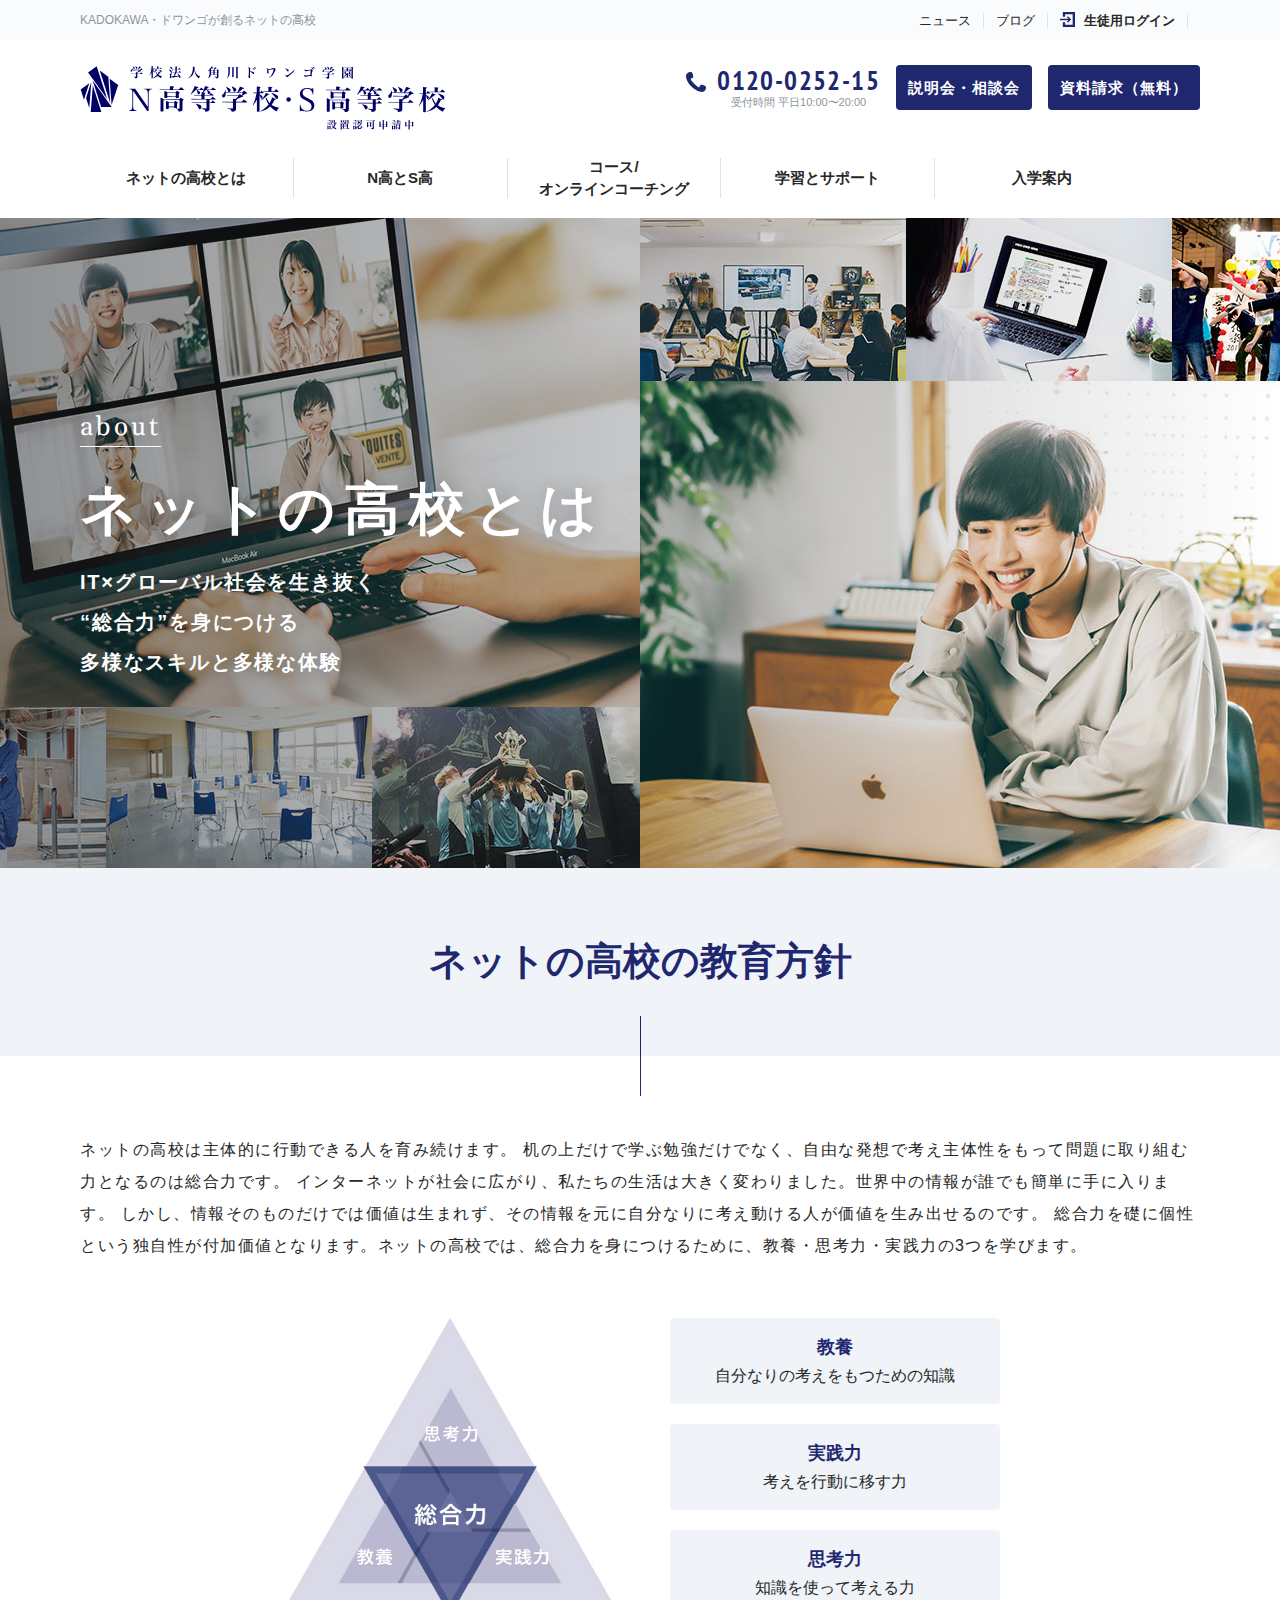
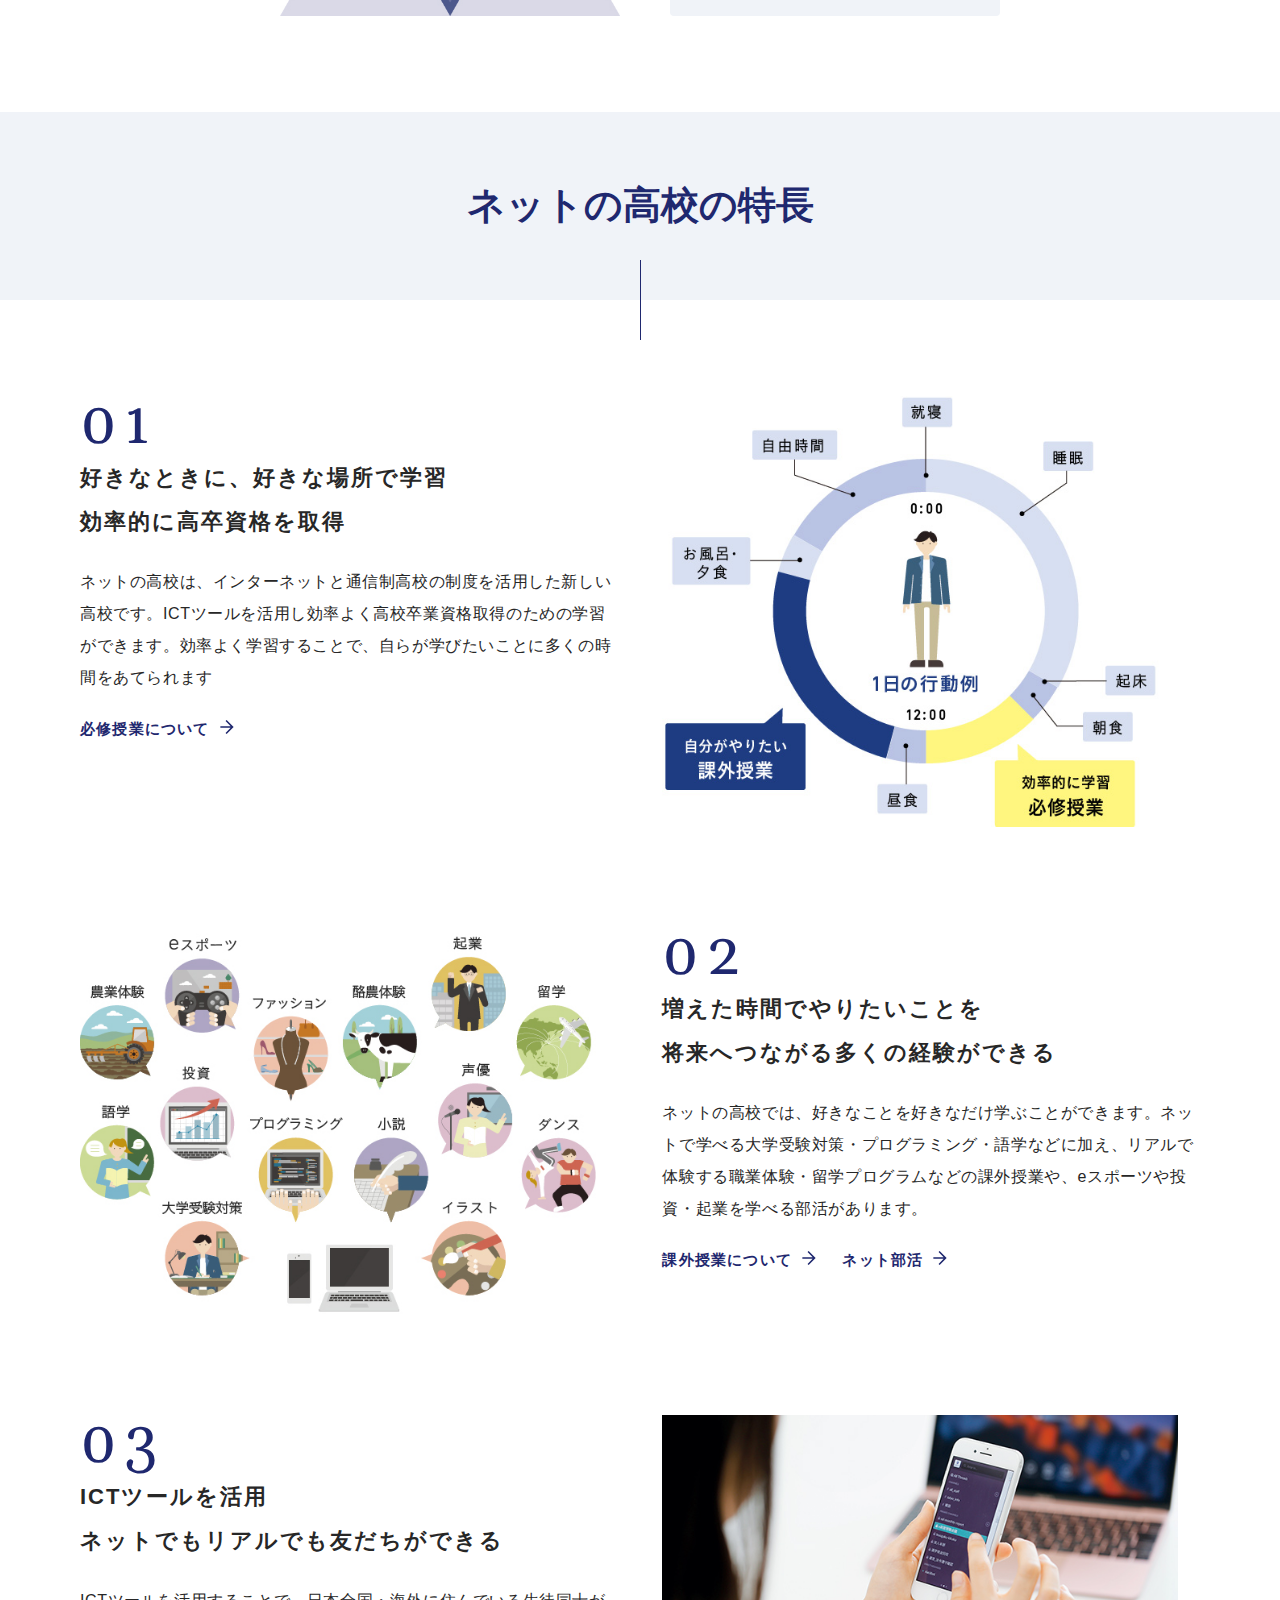
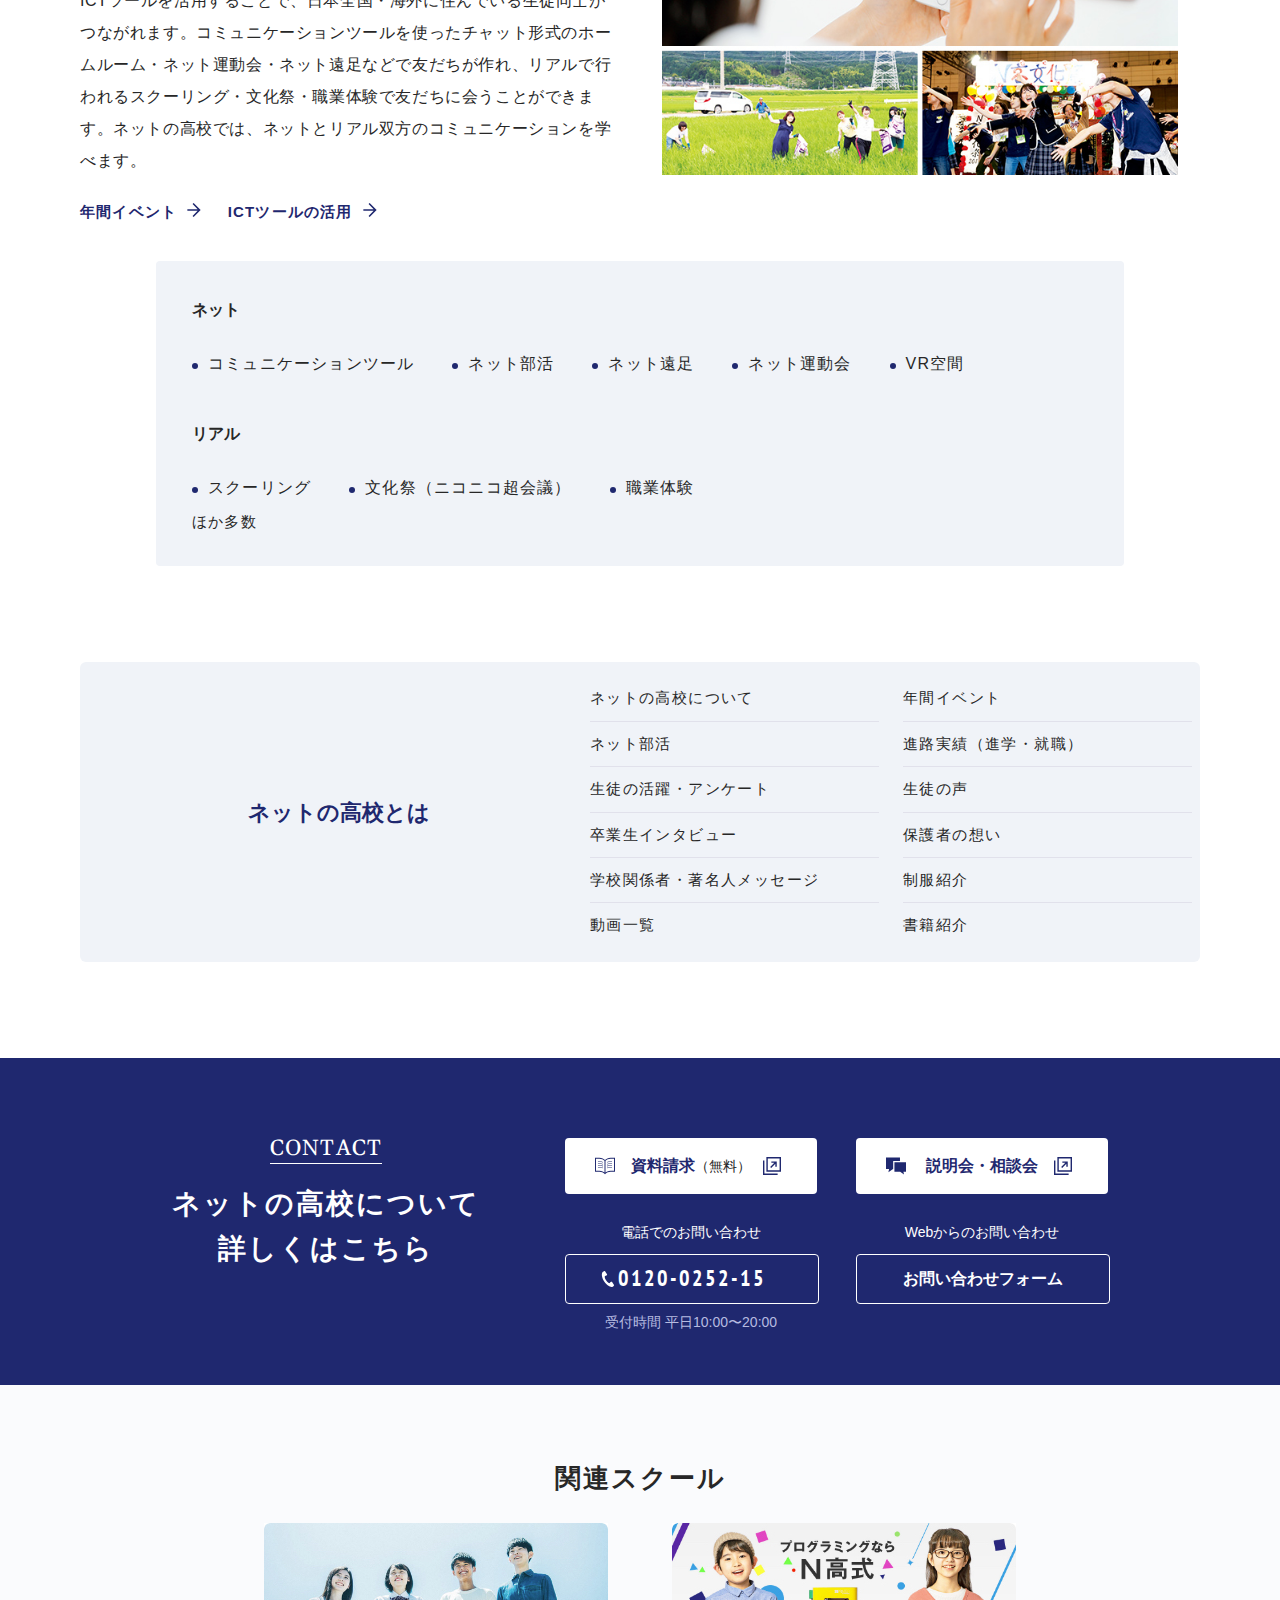
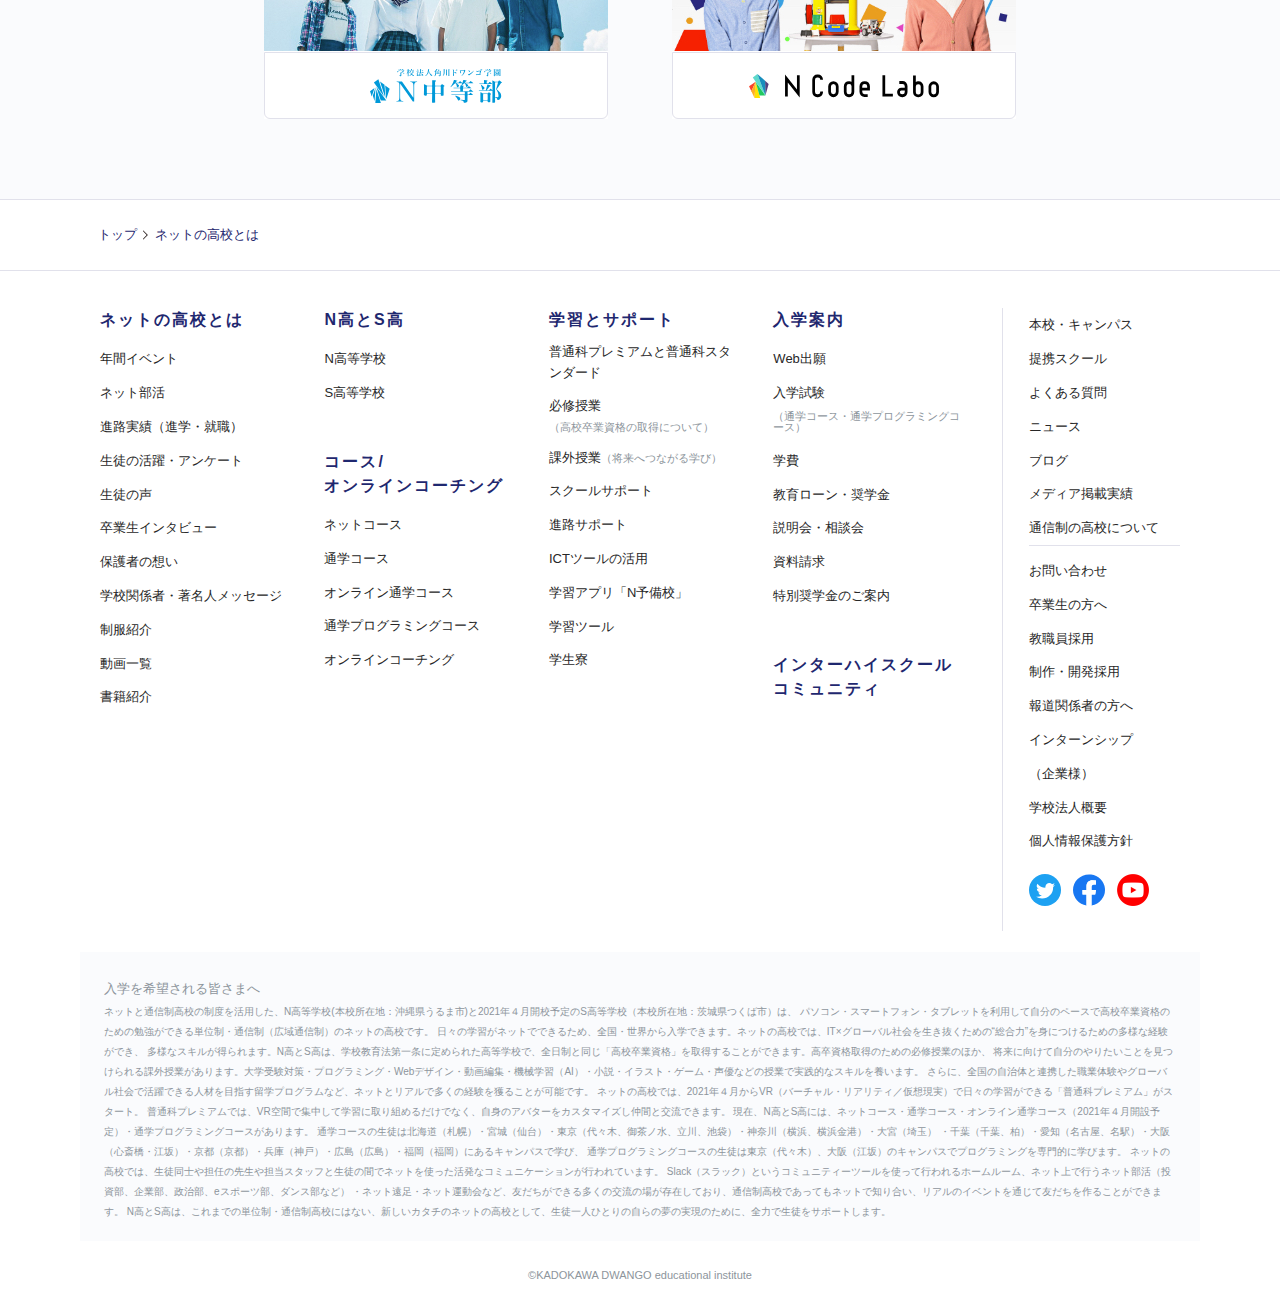
==== commit 687966d8: "フッター の見た目修正" ====
--- a/html-nkou/index.html
+++ b/html-nkou/index.html
@@ -154,7 +154,7 @@
                             <li><span class="dot"></span>ネット運動会</li>
                             <li><span class="dot"></span>VR空間</li>
                         </ul>
-                        <p class="guide-other-title other-02">リアル</p>
+                        <p class="guide-other-title other-title-bottom">リアル</p>
                         <ul class="guide-other-list">
                             <li><span class="dot"></span>スクーリング</li>
                             <li><span class="dot"></span>文化祭（ニコニコ超会議）</li>
@@ -179,8 +179,8 @@
                             <li class="about-list"><a href="#">保護者の想い</a></li>
                             <li class="about-list"><a href="#">学校関係者・著名人メッセージ</a></li>
                             <li class="about-list"><a href="#">制服紹介</a></li>
-                            <li class="about-list about-list02"><a href="#">動画一覧</a></li>
-                            <li class="about-list about-list02"><a href="#">書籍紹介</a></li>
+                            <li class="about-list about-list-movie"><a href="#">動画一覧</a></li>
+                            <li class="about-list about-list-book"><a href="#">書籍紹介</a></li>
                         </ul>
                     </div>
                 </div>
@@ -280,7 +280,7 @@
                         <li><a href="#">N高等学校</a></li>
                         <li><a href="#">S高等学校</a></li>
                     </ul>
-                    <a href="#" class="footer-box-title">コース/<br>オンラインコーチング</a>
+                    <a href="#" class="footer-box-title box-gap">コース/<br>オンラインコーチング</a>
                     <ul class="footer-box-list">
                         <li><a href="#">ネットコース</a></li>
                         <li><a href="#">通学コース</a></li>
@@ -292,8 +292,8 @@
                 <div class="footer-box">
                     <a href="#" class="footer-box-title">学習とサポート</a>
                     <ul class="footer-box-list">
-                        <li><a href="#">普通科プレミアムと普通科スタンダード</a></li>
-                        <li><a href="#">必修授業<span>（高校卒業資格の取得について）</span></a></li>
+                        <li><a href="#" class="line-adjust">普通科プレミアムと普通科スタンダード</a></li>
+                        <li><a href="#" class="line-adjust line-gap">必修授業<span>（高校卒業資格の取得について）</span></a></li>
                         <li><a href="#">課外授業<span>（将来へつながる学び）</span></a></li>
                         <li><a href="#">スクールサポート</a></li>
                         <li><a href="#">進路サポート</a></li>
@@ -314,7 +314,7 @@
                         <li><a href="#">資料請求</a></li>
                         <li><a href="#">特別奨学金のご案内</a></li>
                     </ul>
-                    <a href="#" class="footer-box-title">インターハイスクールコミュニティ</a>
+                    <a href="#" class="footer-box-title box-gap">インターハイスクールコミュニティ</a>
                 </div>
                 <div class="footer-right">
                     <ul class="footer-right-top">
--- a/html-nkou/style.css
+++ b/html-nkou/style.css
@@ -1,21 +1,17 @@
 @charset "utf-8";
-
-html, body, div, span, 
-h1, h2, h3, h4, h5, h6, p, 
-small, strong,  ul, li,
-footer, header, menu, nav, section {
-    margin:0;
-    padding:0;
-    border:0;
-    outline:0;
-    font-size:100%;
-    vertical-align:baseline;
-    background:transparent;
+html, body, div, span, h1, h2, h3, h4, h5, h6, p, small, strong, ul, li, footer, header, menu, nav, section {
+    margin: 0;
+    padding: 0;
+    border: 0;
+    outline: 0;
+    font-size: 100%;
+    vertical-align: baseline;
+    background: transparent;
     color: #272727;
 }
 
 body {
-    font-family: "Hiragino Kaku Gothic ProN","メイリオ", "meiryo",sans-serif;
+    font-family: "Hiragino Kaku Gothic ProN", "メイリオ", "meiryo", sans-serif;
     color: #272727;
 }
 
@@ -32,8 +28,8 @@
     text-decoration: none;
 }
 
-
 /* header */
+
 .header-sub {
     background-color: #fafbfd;
 }
@@ -105,7 +101,7 @@
     width: 367px;
 }
 
-.logo a:hover , .header-login a:hover {
+.logo a:hover, .header-login a:hover {
     opacity: 0.8;
 }
 
@@ -144,9 +140,9 @@
 }
 
 .header-btn {
-    margin: 14px 0 0 16px;  
-}
- 
+    margin: 14px 0 0 16px;
+}
+
 .header-btn a {
     color: #fff;
     font-size: 15px;
@@ -157,10 +153,9 @@
     letter-spacing: 1px;
 }
 
-.header-tel a:hover , .header-btn a:hover {
+.header-tel a:hover, .header-btn a:hover {
     opacity: 0.8;
 }
-
 
 .header-nav {
     margin-top: 24px;
@@ -179,7 +174,6 @@
     justify-content: center;
     align-items: center;
     border-right: 1px solid #e1e1eb;
-   
 }
 
 .header-nav-item:last-child {
@@ -204,16 +198,15 @@
     width: 100%;
     height: 650px;
     background-repeat: no-repeat;
-    background-position-x: 50%;   
-    position: relative;
-}
-
-.main-image:before{
-    background: transparent linear-gradient(270deg,hsla(0,0%,100%,0),rgba(31,36,40,.5)) 0 0 no-repeat padding-box;
+    background-position-x: 50%;
+    position: relative;
+}
+
+.main-image:before {
+    background: transparent linear-gradient(270deg, hsla(0, 0%, 100%, 0), rgba(31, 36, 40, .5)) 0 0 no-repeat padding-box;
     content: "";
     display: block;
     height: 650px;
-
 }
 
 .main-title {
@@ -225,30 +218,30 @@
 .main-title span {
     display: inline-block;
     font-size: 26px;
-    text-shadow: 0 0 20px rgba(20,36,47,.3);
+    text-shadow: 0 0 20px rgba(20, 36, 47, .3);
     font-family: 'Gelasio', serif;
     letter-spacing: 3px;
     border-bottom: 1px solid #fff;
     padding-bottom: 3px;
-    color: #fff; 
+    color: #fff;
 }
 
 .main-text {
     font-size: 56px;
-    text-shadow: 0 0 20px rgba(20,36,47,.3);
+    text-shadow: 0 0 20px rgba(20, 36, 47, .3);
     margin-top: 30px;
     letter-spacing: 9px;
-    color: #fff; 
+    color: #fff;
 }
 
 .title-text {
     font-size: 20px;
-    text-shadow: 0 0 20px rgba(20,36,47,.3);
+    text-shadow: 0 0 20px rgba(20, 36, 47, .3);
     line-height: 2;
     font-weight: bold;
     letter-spacing: 1.8px;
     margin-top: 20px;
-    color: #fff; 
+    color: #fff;
 }
 
 .guide-title-inner {
@@ -305,9 +298,9 @@
 
 .guide-img-text {
     padding: 20px;
-    border-radius: 4px;   
+    border-radius: 4px;
     background-color: #f0f3f8;
-    text-align: center; 
+    text-align: center;
     width: 330px;
     box-sizing: border-box;
     margin-bottom: 20px;
@@ -316,14 +309,14 @@
 .guide-text-big {
     font-size: 18px;
     font-weight: bold;
-    color: #1f286f; 
+    color: #1f286f;
     line-height: 1;
 }
 
 .guide-text-small {
     margin-top: 12px;
     font-size: 16px;
-    line-height: 1;    
+    line-height: 1;
 }
 
 .guide-wrapper {
@@ -333,7 +326,7 @@
 }
 
 .guide-number {
-    font-family: Gelasio,serif;
+    font-family: Gelasio, serif;
     font-size: 60px;
     line-height: 1;
     letter-spacing: .12em;
@@ -387,7 +380,7 @@
     right: 0;
     width: 14px;
     height: 14px;
-    background-image: url(images/icon-arrow.svg); 
+    background-image: url(images/icon-arrow.svg);
 }
 
 .link-other {
@@ -410,7 +403,7 @@
 
 .guide-other-list {
     margin-top: 16px;
-    display: flex;   
+    display: flex;
 }
 
 .guide-other-list li {
@@ -428,10 +421,10 @@
     background-color: #1f286f;
     width: 6px;
     height: 6px;
-    border-radius: 50%; 
-}
-
-.other-02 {
+    border-radius: 50%;
+}
+
+.other-title-bottom {
     margin-top: 32px;
 }
 
@@ -446,7 +439,7 @@
     justify-content: space-between;
     align-items: center;
     background-color: #f0f3f8;
-    border-radius: 6px; 
+    border-radius: 6px;
 }
 
 .about-title {
@@ -481,10 +474,10 @@
 
 .about-list {
     padding: 13px 0;
-    border-bottom: 1px solid #e1e1eb;   
-}
-
-.about-list02 {
+    border-bottom: 1px solid #e1e1eb;
+}
+
+.about-list-movie, .about-list-book {
     border: none;
 }
 
@@ -497,7 +490,7 @@
 }
 
 .contact-inner {
-    max-width:936px;
+    max-width: 936px;
     margin: 0 auto;
     display: flex;
     justify-content: space-between;
@@ -511,15 +504,15 @@
     font-size: 22px;
     line-height: 1;
     letter-spacing: 1.2px;
-    font-family: Gelasio,serif;
+    font-family: Gelasio, serif;
     padding-bottom: 4px;
     position: relative;
-    color: #fff;  
+    color: #fff;
     position: relative;
     display: inline-block;
 }
 
-.contact-text:after{
+.contact-text:after {
     content: "";
     display: block;
     position: absolute;
@@ -571,7 +564,7 @@
     background-color: #EBEEF8;
 }
 
- .contact-top-item a span {
+.contact-top-item a span {
     font-weight: normal;
     font-size: 14px;
 }
@@ -625,13 +618,13 @@
     height: 18px;
 }
 
-.contact-bottom-text, .contact-bottom-time , .contact-bottom-btn a{
+.contact-bottom-text, .contact-bottom-time, .contact-bottom-btn a {
     color: #fff;
 }
 
 .contact-bottom-text {
     font-size: 14px;
-    margin-bottom: 14px;  
+    margin-bottom: 14px;
 }
 
 .contact-right-bottom {
@@ -643,11 +636,11 @@
 
 .contact-btn-bottom {
     display: block;
-	position: relative;
+    position: relative;
     height: 56px;
-	text-align: center;
-	text-decoration: none;
-	color: #fff;
+    text-align: center;
+    text-decoration: none;
+    color: #fff;
     border-radius: 4px;
     border: 1px solid #fff;
 }
@@ -668,13 +661,14 @@
 }
 
 .contact-bottom-btn a:hover {
-    background-color: rgba(255, 255, 255,0.2);
+    background-color: rgba(255, 255, 255, 0.2);
 }
 
 .tel-number a {
     position: relative;
 }
-.tel-number a span{
+
+.tel-number a span {
     font-family: 'PT Sans Narrow', sans-serif;
     font-size: 22px;
     font-weight: bold;
@@ -709,7 +703,6 @@
     background-color: #fafbfd;
 }
 
-
 .relation-inner {
     max-width: 752px;
     margin: 0 auto;
@@ -721,7 +714,7 @@
     font-weight: 700;
     text-align: center;
     line-height: 1;
-    color: #272727; 
+    color: #272727;
     letter-spacing: 2px;
 }
 
@@ -738,7 +731,7 @@
 
 .relation-box:hover {
     opacity: 0.7;
-    transition: 1.0s ;
+    transition: 1.0s;
 }
 
 .relation-img-top {
@@ -756,11 +749,12 @@
     border: 1px solid #e1e1eb;
     border-bottom-left-radius: 6px;
     border-bottom-right-radius: 6px;
-    height: 65px;  
+    height: 65px;
     margin-top: -3px;
 }
 
 /* bread-nav */
+
 .bread-nav {
     border-top: 1px solid #e1e1eb;
     border-bottom: 1px solid #e1e1eb;
@@ -771,7 +765,7 @@
 .bread-inner {
     max-width: 1120px;
     margin: 0 auto;
-    padding: 0 20px;  
+    padding: 0 20px;
     display: flex;
     align-items: center;
     height: 100%;
@@ -808,7 +802,8 @@
 }
 
 /* footer */
-footer{
+
+footer {
     padding: 37px 0 32px;
     background-color: #fff;
 }
@@ -822,7 +817,11 @@
 }
 
 .footer-box {
-    width: 23%;
+    width: 18%;
+}
+
+.box-gap {
+    margin-top: 40px;
 }
 
 .footer-box-title {
@@ -834,14 +833,23 @@
     margin-bottom: 10px;
 }
 
-.footer-box-list li a , .footer-right-top li a , .footer-right-bottom li a{
+.footer-box-list li a, .footer-right-top li a, .footer-right-bottom li a {
     font-size: 13px;
     line-height: 2.6;
     display: block;
     color: #272727;
 }
 
-.footer-box-list li a:hover , .footer-right-top li a:hover , .footer-right-bottom li a:hover{
+.footer-box-list li a.line-adjust {
+    line-height: 1.6;
+    margin-bottom: 12px;
+}
+
+.footer-box-list li a.line-gap {
+    margin-bottom: 3px;
+}
+
+.footer-box-list li a:hover, .footer-right-top li a:hover, .footer-right-bottom li a:hover {
     color: #1f286f;
 }
 
@@ -857,7 +865,7 @@
     border-left: 1px solid #e1e1eb;
     padding-left: 26px;
     margin-left: 4px;
-    width: 16%;
+    width: 14%;
 }
 
 .footer-right-sns {
